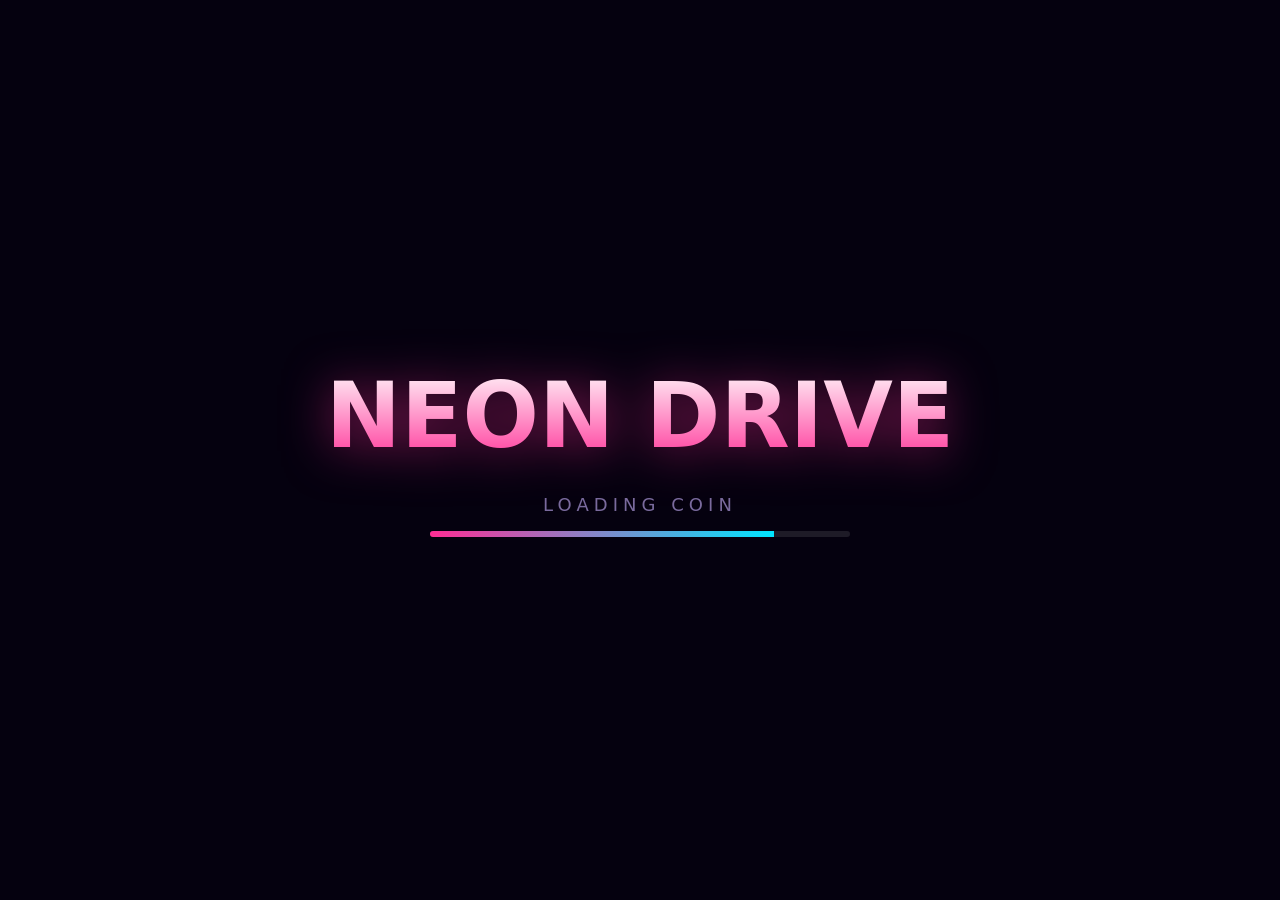
==== gta6/index.html @ f366a00e "Downtown MegaKit city, GTA V Xbox controls, close chase camera, daylight Rebuilds the game around th" ====
<!DOCTYPE html>
<html lang="en">
<head>
<meta charset="UTF-8" />
<meta name="viewport" content="width=device-width, initial-scale=1.0, viewport-fit=cover" />
<meta name="theme-color" content="#ff2d95" />
<title>NEON DRIVE — Leonida</title>
<style>
  :root { --pink:#ff2d95; --cyan:#00e5ff; --yellow:#ffd23f; }
  * { margin:0; padding:0; box-sizing:border-box; }
  html,body { width:100%; height:100%; overflow:hidden; background:#05010f; color:#fff;
    font-family:'Segoe UI', system-ui, -apple-system, Roboto, Helvetica, Arial, sans-serif;
    -webkit-user-select:none; user-select:none; touch-action:none; cursor:default; }
  #game { position:fixed; inset:0; }
  canvas { display:block; }

  #hud { position:fixed; inset:0; pointer-events:none; z-index:10; }
  .panel { position:absolute; }
  #speedo { right:2.5vw; bottom:2.4vh; text-align:right; text-shadow:0 0 18px rgba(0,229,255,.5); }
  #speedNum { font-size:min(9vw,86px); font-weight:800; line-height:.9; font-variant-numeric:tabular-nums;
    background:linear-gradient(180deg,#fff,var(--cyan)); -webkit-background-clip:text; background-clip:text; color:transparent; }
  #speedUnit { font-size:min(2.2vw,20px); letter-spacing:.35em; color:var(--cyan); opacity:.85; }
  #gearBox { font-size:min(2.6vw,22px); letter-spacing:.2em; color:var(--yellow); margin-top:.15em; }
  #topright { right:2.5vw; top:2.4vh; text-align:right; }
  #cash { font-size:min(5vw,42px); font-weight:800; color:var(--yellow); text-shadow:0 0 16px rgba(255,210,63,.55); font-variant-numeric:tabular-nums; }
  #stars { margin-top:.3em; font-size:min(4vw,30px); letter-spacing:.12em; filter:drop-shadow(0 0 6px rgba(255,45,149,.7)); }
  #stars .off { opacity:.16; }
  #objective { left:2.5vw; top:2.4vh; max-width:44vw; }
  #objLabel { font-size:min(2vw,15px); letter-spacing:.3em; color:var(--pink); text-transform:uppercase; }
  #objText { font-size:min(3.1vw,25px); font-weight:700; margin-top:.12em; line-height:1.15; text-shadow:0 2px 12px rgba(0,0,0,.6); }
  #dist { font-size:min(2.4vw,18px); color:var(--cyan); margin-top:.15em; }
  #minimapWrap { left:2.2vw; bottom:2.4vh; width:min(25vw,200px); height:min(25vw,200px);
    border-radius:50%; overflow:hidden; border:3px solid rgba(255,45,149,.55);
    box-shadow:0 0 26px rgba(255,45,149,.35), inset 0 0 30px rgba(0,0,0,.6); }
  #minimap { width:100%; height:100%; display:block; background:#0a0620; }
  #prompt { left:50%; bottom:17vh; transform:translateX(-50%); text-align:center; opacity:0; transition:opacity .18s; }
  #prompt.show { opacity:1; }
  .btnGlyph { display:inline-flex; align-items:center; justify-content:center; min-width:2em; height:2em; padding:0 .5em;
    border-radius:.55em; font-weight:800; margin-right:.5em; box-shadow:0 3px 0 rgba(0,0,0,.4); }
  .glyphY { background:#ffd23f; color:#111; }
  #promptText { font-size:min(3vw,22px); font-weight:600; text-shadow:0 2px 10px rgba(0,0,0,.7); }
  #toast { position:fixed; left:50%; top:13vh; transform:translateX(-50%) translateY(-20px);
    background:rgba(10,4,26,.82); border:1px solid rgba(0,229,255,.4); padding:.65em 1.3em; border-radius:.7em;
    font-size:min(3vw,22px); font-weight:600; opacity:0; transition:opacity .3s, transform .3s; z-index:20;
    box-shadow:0 8px 30px rgba(0,0,0,.5); text-align:center; pointer-events:none; }
  #toast.show { opacity:1; transform:translateX(-50%) translateY(0); }
  #toast b { color:var(--yellow); }
  .screen { position:fixed; inset:0; z-index:40; display:flex; flex-direction:column; align-items:center; justify-content:center;
    background:radial-gradient(120% 100% at 50% 0%, rgba(255,45,149,.22), rgba(5,1,15,.94) 60%); backdrop-filter:blur(4px); text-align:center; }
  .hidden { display:none !important; }
  .logo { font-size:min(12vw,120px); font-weight:900; letter-spacing:-.02em; line-height:.92;
    background:linear-gradient(180deg,#fff 10%, var(--pink) 55%, #7b2dff 100%); -webkit-background-clip:text; background-clip:text; color:transparent;
    filter:drop-shadow(0 4px 30px rgba(255,45,149,.55)); }
  .sub { font-size:min(3.4vw,26px); letter-spacing:.5em; color:var(--cyan); margin-top:.1em; text-transform:uppercase; }
  .hint { margin-top:2em; font-size:min(2.5vw,19px); color:#cbb8e6; line-height:1.9; max-width:680px; }
  .key { display:inline-block; min-width:1.7em; padding:.1em .5em; margin:0 .1em; border-radius:.4em;
    background:rgba(255,255,255,.08); border:1px solid rgba(255,255,255,.18); font-weight:700; font-size:.9em; }
  .press { margin-top:1.8em; font-size:min(3.2vw,26px); font-weight:800; color:#fff; animation:pulse 1.4s ease-in-out infinite; }
  @keyframes pulse { 0%,100%{opacity:.45;transform:scale(1);} 50%{opacity:1;transform:scale(1.05);} }
  .gp { margin-top:1.2em; font-size:min(2.4vw,17px); color:#8f7fb0; }
  .gp b { color:var(--cyan); }
  #controls table { border-collapse:collapse; margin-top:1em; font-size:min(2.5vw,18px); }
  #controls td { padding:.32em 1.1em; border-bottom:1px solid rgba(255,255,255,.08); }
  #controls td:first-child { color:var(--cyan); font-weight:700; text-align:right; }
  #controls td:last-child { text-align:left; color:#e7dcf7; }
  .pauseTitle { font-size:min(9vw,70px); font-weight:900; letter-spacing:.06em; }
  #loading { position:fixed; inset:0; z-index:60; display:flex; flex-direction:column; align-items:center; justify-content:center;
    background:#05010f; color:#c9b6ea; }
  #loadlogo { font-size:min(10vw,90px); font-weight:900; background:linear-gradient(180deg,#fff,var(--pink)); -webkit-background-clip:text; background-clip:text; color:transparent; filter:drop-shadow(0 4px 24px rgba(255,45,149,.5)); }
  #loadtext { margin-top:1.4em; letter-spacing:.28em; font-size:min(3vw,18px); color:#7a6b9e; }
  #loadbarWrap { margin-top:1em; width:min(60vw,420px); height:6px; border-radius:3px; background:rgba(255,255,255,.1); overflow:hidden; }
  #loadbar { height:100%; width:0; background:linear-gradient(90deg,var(--pink),var(--cyan)); transition:width .15s; }
  .footer { position:absolute; bottom:2.4vh; font-size:min(2.2vw,14px); color:#6a5a88; letter-spacing:.14em; }
</style>
</head>
<body>
<div id="game"></div>

<div id="hud" class="hidden">
  <div id="objective" class="panel"><div id="objLabel">Objective</div><div id="objText">—</div><div id="dist"></div></div>
  <div id="topright" class="panel"><div id="cash">$0</div><div id="stars"></div></div>
  <div id="speedo" class="panel"><div id="speedNum">0</div><div id="speedUnit">MPH</div><div id="gearBox"></div></div>
  <div id="minimapWrap" class="panel"><canvas id="minimap" width="256" height="256"></canvas></div>
  <div id="prompt"><span id="promptBtn" class="btnGlyph glyphY">Y</span><span id="promptText">Enter vehicle</span></div>
  <div id="toast"></div>
</div>

<div id="title" class="screen hidden">
  <div class="logo">NEON&nbsp;DRIVE</div>
  <div class="sub">Leonida</div>
  <div class="press" id="pressStart">Press <span class="key">A</span> / <span class="key">Enter</span> to Drive</div>
  <div class="gp" id="gpStatus">🎮 Connect an Xbox controller and press <b>A</b> — or use keyboard</div>
  <div class="hint">
    <b style="color:#fff">GTA V controls:</b> <b style="color:#fff">RT</b> gas · <b style="color:#fff">LT</b> brake · <b style="color:#fff">RB</b> handbrake · <b style="color:#fff">Y</b> in/out · <b style="color:#fff">A</b> sprint · <b style="color:#fff">X</b> jump · <b style="color:#fff">L3</b> horn · <b style="color:#fff">D-pad</b> radio/lights · <b style="color:#fff">View</b> camera<br>
    <b style="color:#fff">Keyboard:</b>
    <span class="key">W</span><span class="key">A</span><span class="key">S</span><span class="key">D</span> drive ·
    <span class="key">Space</span> handbrake/jump · <span class="key">F</span> in/out · <span class="key">G</span> horn · <span class="key">R</span> radio · <span class="key">H</span> lights · <span class="key">V</span> camera · <span class="key">Esc</span> pause
  </div>
  <div class="footer">Fan-made tribute · not affiliated with Rockstar Games</div>
</div>

<div id="pause" class="screen hidden">
  <div class="pauseTitle">PAUSED</div>
  <div id="controls"><table>
    <tr><td>Left Stick / WASD</td><td>Drive &amp; steer · Move</td></tr>
    <tr><td>RT / W</td><td>Accelerate</td></tr>
    <tr><td>LT / S</td><td>Brake · Reverse</td></tr>
    <tr><td>RB / Space</td><td>Handbrake (drift)</td></tr>
    <tr><td>Y / F</td><td>Enter · Exit vehicle</td></tr>
    <tr><td>A / Shift</td><td>Sprint (on foot)</td></tr>
    <tr><td>X / Space</td><td>Jump (on foot)</td></tr>
    <tr><td>L3 / G</td><td>Horn</td></tr>
    <tr><td>D-Pad Left / R</td><td>Radio station</td></tr>
    <tr><td>D-Pad Right / H</td><td>Headlights</td></tr>
    <tr><td>View / V</td><td>Camera mode</td></tr>
    <tr><td>Right Stick / Q·E</td><td>Look around</td></tr>
    <tr><td>Start / Esc</td><td>Resume</td></tr>
  </table></div>
  <div class="press">Press <span class="key">Start</span> / <span class="key">Esc</span> to Resume</div>
</div>

<div id="loading">
  <div id="loadlogo">NEON&nbsp;DRIVE</div>
  <div id="loadtext">BUILDING LEONIDA…</div>
  <div id="loadbarWrap"><div id="loadbar"></div></div>
</div>

<script type="importmap">
{ "imports": {
  "three": "./vendor/three.module.js",
  "three/addons/loaders/GLTFLoader.js": "./vendor/GLTFLoader.js",
  "three/addons/utils/SkeletonUtils.js": "./vendor/SkeletonUtils.js"
} }
</script>

<script type="module">
import * as THREE from 'three';
import { GLTFLoader } from 'three/addons/loaders/GLTFLoader.js';
import { clone as skeletonClone } from 'three/addons/utils/SkeletonUtils.js';

/* =========================================================================
   NEON DRIVE — GTA-style open-world sandbox (Three.js + GLB asset packs)
   Controller-first, TV-friendly.
   ========================================================================= */
const LITE=new URLSearchParams(location.search).has('lite'); // tiny world for automated tests / weak GPUs
const CFG = LITE
  ? { world:240, block:78, road:18, buildings:10, traffic:6, peds:8, coins:12, ramps:2, shadow:1024 }
  : { world:620, block:78, road:18, buildings:150, traffic:14, peds:20, coins:44, ramps:6, shadow:2048 };
const MPH = 2.23694;
const clamp=(v,a,b)=>Math.min(b,Math.max(a,v));
const lerp=(a,b,t)=>a+(b-a)*t;
const rand=(a,b)=>a+Math.random()*(b-a);
const randi=(a,b)=>Math.floor(rand(a,b+1));
const pick=a=>a[randi(0,a.length-1)];
const TAU=Math.PI*2;
const el=id=>document.getElementById(id);

// =========================================================================
//  INPUT
// =========================================================================
const Input = {
  keys:{}, pad:null, prev:{}, prevK:{}, mDown:false, mdx:0, mdy:0,
  init(){
    addEventListener('keydown',e=>{ this.keys[e.code]=true;
      if(['ArrowUp','ArrowDown','ArrowLeft','ArrowRight','Space','Tab'].includes(e.code)) e.preventDefault(); });
    addEventListener('keyup',e=>{ this.keys[e.code]=false; });
    addEventListener('mousedown',e=>{ if(e.button===0) this.mDown=true; });
    addEventListener('mouseup',()=>{ this.mDown=false; });
    addEventListener('mousemove',e=>{ if(this.mDown){ this.mdx+=e.movementX; this.mdy+=e.movementY; } });
    addEventListener('gamepadconnected',e=>{ this.pad=e.gamepad.index; onPad(true); });
    addEventListener('gamepaddisconnected',()=>{ this.pad=null; onPad(false); });
  },
  gp(){ const p=navigator.getGamepads?navigator.getGamepads():[];
    if(this.pad!=null&&p[this.pad]) return p[this.pad];
    for(const g of p) if(g) { this.pad=g.index; return g; } return null; },
  ax(i){ const p=this.gp(); if(!p) return 0; const v=p.axes[i]||0; return Math.abs(v)<0.16?0:v; },
  bt(i){ const p=this.gp(); return !!(p&&p.buttons[i]&&p.buttons[i].pressed); },
  tr(i){ const p=this.gp(); return p&&p.buttons[i]?p.buttons[i].value:0; },
  btDown(i){ const now=this.bt(i); const was=this.prev[i]; this.prev[i]=now; return now&&!was; },
  kDown(c){ const now=!!this.keys[c]; const was=this.prevK[c]; this.prevK[c]=now; return now&&!was; },
  throttle(){ let t=this.tr(7); if(this.bt(7)) t=Math.max(t,1); if(this.keys['KeyW']||this.keys['ArrowUp']) t=1; return t; },
  brake(){ let b=this.tr(6); if(this.bt(6)) b=Math.max(b,1); if(this.keys['KeyS']||this.keys['ArrowDown']) b=1; return b; },
  steer(){ let s=this.ax(0); s=Math.sign(s)*s*s; // quadratic curve: fine control near center, full lock at edge
    if(this.keys['KeyA']||this.keys['ArrowLeft']) s-=1; if(this.keys['KeyD']||this.keys['ArrowRight']) s+=1; return clamp(s,-1,1); },
  handbrake(){ return this.bt(5)||!!this.keys['Space']; },          // GTA V: RB
  jump(){ return this.btDown(2)||this.kDown('Space'); },            // GTA V: X
  horn(){ return this.bt(10)||!!this.keys['KeyG']; },               // GTA V: L3
  headlightToggle(){ return this.btDown(15)||this.kDown('KeyH'); }, // GTA V: D-pad right
  radioCycle(){ return this.btDown(14)||this.kDown('KeyR'); },      // GTA V: D-pad left
  camCycle(){ return this.btDown(8)||this.kDown('KeyV'); },         // GTA V: View button
  moveX(){ let x=this.ax(0); if(this.keys['KeyA']||this.keys['ArrowLeft']) x-=1; if(this.keys['KeyD']||this.keys['ArrowRight']) x+=1; return clamp(x,-1,1); },
  moveY(){ let y=this.ax(1); if(this.keys['KeyW']||this.keys['ArrowUp']) y-=1; if(this.keys['KeyS']||this.keys['ArrowDown']) y+=1; return clamp(y,-1,1); },
  sprint(){ return this.bt(0)||!!this.keys['ShiftLeft']||!!this.keys['ShiftRight']; },
  camX(){ let x=this.ax(2); if(this.keys['KeyE']) x+=1; if(this.keys['KeyQ']) x-=1; x+=this.mdx*0.06; this.mdx=0; return x; },
  camY(){ let y=this.ax(3); y+=this.mdy*0.06; this.mdy=0; return y; },
  interact(){ return this.btDown(3)||this.kDown('KeyF'); },
  start(){ return this.btDown(9)||this.kDown('Escape'); },
  confirm(){ return this.btDown(0)||this.kDown('Enter')||this.kDown('Space'); },
};
// Xbox controller vibration (no-ops without a pad or actuator support)
function rumble(weak=0.4, strong=0.6, ms=150){
  const p=Input.gp(); const act=p&&(p.vibrationActuator||(p.hapticActuators&&p.hapticActuators[0]));
  if(!act||!act.playEffect) return;
  act.playEffect('dual-rumble',{duration:ms,weakMagnitude:clamp(weak,0,1),strongMagnitude:clamp(strong,0,1)}).catch(()=>{});
}

// =========================================================================
//  AUDIO
// =========================================================================
const Audio = {
  ctx:null,master:null,eOsc:null,eGain:null,sGain:null,on:false,
  init(){ if(this.ctx) return; const AC=window.AudioContext||window.webkitAudioContext; if(!AC) return;
    this.ctx=new AC(); this.master=this.ctx.createGain(); this.master.gain.value=0.55; this.master.connect(this.ctx.destination);
    this.eGain=this.ctx.createGain(); this.eGain.gain.value=0; const eg=this.ctx.createGain(); eg.gain.value=0.13;
    this.eOsc=this.ctx.createOscillator(); this.eOsc.type='sawtooth'; this.eOsc.frequency.value=60;
    const lp=this.ctx.createBiquadFilter(); lp.type='lowpass'; lp.frequency.value=900;
    this.eOsc.connect(lp); lp.connect(this.eGain); this.eGain.connect(eg); eg.connect(this.master); this.eOsc.start();
    this.sGain=this.ctx.createGain(); this.sGain.gain.value=0;
    const so=this.ctx.createOscillator(); so.type='square'; so.frequency.value=700; const sg=this.ctx.createGain(); sg.gain.value=0.04;
    so.connect(this.sGain); this.sGain.connect(sg); sg.connect(this.master); so.start(); this.sOsc=so;
    // tire screech: looped noise through a bandpass
    const nb=this.ctx.createBuffer(1,this.ctx.sampleRate,this.ctx.sampleRate);
    const nd=nb.getChannelData(0); for(let i=0;i<nd.length;i++) nd[i]=Math.random()*2-1;
    const ns=this.ctx.createBufferSource(); ns.buffer=nb; ns.loop=true;
    const bp=this.ctx.createBiquadFilter(); bp.type='bandpass'; bp.frequency.value=900; bp.Q.value=6;
    this.scGain=this.ctx.createGain(); this.scGain.gain.value=0;
    ns.connect(bp); bp.connect(this.scGain); this.scGain.connect(this.master); ns.start();
    this.on=true;
  },
  screech(amount){ if(!this.on) return; this.scGain.gain.setTargetAtTime(clamp(amount,0,0.22), this.ctx.currentTime, 0.08); },
  horn(on){ if(!this.on) return;
    if(on&&!this.hOsc){ this.hOsc=[440,554].map(f=>{ const o=this.ctx.createOscillator(),g=this.ctx.createGain();
      o.type='square'; o.frequency.value=f; g.gain.value=0.06; o.connect(g); g.connect(this.master); o.start(); return {o,g}; }); }
    else if(!on&&this.hOsc){ for(const h of this.hOsc){ h.g.gain.setTargetAtTime(0,this.ctx.currentTime,0.02); h.o.stop(this.ctx.currentTime+0.1); } this.hOsc=null; } },
  resume(){ if(this.ctx&&this.ctx.state==='suspended') this.ctx.resume(); },
  engine(r,on){ if(!this.on) return; const t=this.ctx.currentTime; this.eGain.gain.setTargetAtTime(on?1:0,t,0.1); this.eOsc.frequency.setTargetAtTime(55+r*150,t,0.05); },
  siren(on){ if(!this.on) return; this.sGain.gain.setTargetAtTime(on?1:0,this.ctx.currentTime,0.2);
    if(on&&this.sOsc){ const t=this.ctx.currentTime; this.sOsc.frequency.setTargetAtTime(600+Math.sin(t*6)*250,t,0.05); } },
  blip(f=880,d=0.12,ty='sine',v=0.3){ if(!this.on) return; const t=this.ctx.currentTime; const o=this.ctx.createOscillator(),g=this.ctx.createGain();
    o.type=ty; o.frequency.value=f; g.gain.setValueAtTime(v,t); g.gain.exponentialRampToValueAtTime(0.001,t+d); o.connect(g); g.connect(this.master); o.start(); o.stop(t+d); },
  chime(){ this.blip(880,0.1,'sine',0.3); setTimeout(()=>this.blip(1320,0.15,'sine',0.3),80); },
  cash(){ this.blip(1560,0.07,'triangle',0.3); setTimeout(()=>this.blip(2080,0.12,'triangle',0.25),60); },
  thud(v=1){ if(!this.on) return; const t=this.ctx.currentTime; const o=this.ctx.createOscillator(),g=this.ctx.createGain();
    o.type='square'; o.frequency.setValueAtTime(120,t); o.frequency.exponentialRampToValueAtTime(40,t+0.2);
    g.gain.setValueAtTime(clamp(v*0.5,0,0.6),t); g.gain.exponentialRampToValueAtTime(0.001,t+0.3); o.connect(g); g.connect(this.master); o.start(); o.stop(t+0.3); },
};
// ---- Radio: tiny synth stations, cycled with D-pad left (GTA V style) ----
const Radio={
  station:0, names:['RADIO OFF','NEON FM','BASS 101'], timer:null, stepN:0,
  cycle(){ this.station=(this.station+1)%this.names.length; this.apply(); return this.names[this.station]; },
  apply(){ if(this.timer){ clearInterval(this.timer); this.timer=null; }
    if(!Audio.on||this.station===0) return;
    const bpm=this.station===1?110:126, stepMs=60000/bpm/2;
    const scale=[0,3,5,7,10,12,15];
    this.stepN=0;
    this.timer=setInterval(()=>{
      if(State.mode!=='play'){ return; } const s=this.stepN++;
      if(this.station===1){ // NEON FM: minor arpeggio + soft bass
        const root=110*Math.pow(2,(s>>4)%2===0?0:-2/12);
        Audio.blip(root*Math.pow(2,scale[s%7]/12)*2,0.18,'sawtooth',0.045);
        if(s%4===0) Audio.blip(root,0.3,'triangle',0.07);
      } else { // BASS 101: kick + hat
        if(s%4===0) Audio.thudSoft?Audio.thudSoft():Audio.blip(50,0.18,'sine',0.16);
        if(s%2===1) Audio.blip(rand(6000,9000),0.03,'square',0.02);
        if(s%8===6) Audio.blip(200,0.12,'square',0.05);
      }
    }, stepMs);
  },
};

// =========================================================================
//  RENDERER / SCENE
// =========================================================================
const renderer=new THREE.WebGLRenderer({antialias:true,powerPreference:'high-performance'});
renderer.setPixelRatio(Math.min(devicePixelRatio,2));
renderer.setSize(innerWidth,innerHeight);
renderer.shadowMap.enabled=true; renderer.shadowMap.type=THREE.PCFSoftShadowMap;
renderer.outputColorSpace=THREE.SRGBColorSpace; renderer.toneMapping=THREE.ACESFilmicToneMapping; renderer.toneMappingExposure=1.15;
el('game').appendChild(renderer.domElement);

const scene=new THREE.Scene();
scene.fog=new THREE.Fog(0xc3d9ee,260,900);
const camera=new THREE.PerspectiveCamera(64,innerWidth/innerHeight,0.5,2600);
camera.position.set(0,12,-22);

// sky dome
const skyMat=new THREE.ShaderMaterial({ side:THREE.BackSide, depthWrite:false,
  uniforms:{ top:{value:new THREE.Color(0x3f7fd0)}, horizon:{value:new THREE.Color(0xdcecf7)}, bottom:{value:new THREE.Color(0x8fa8c4)}, sunDir:{value:new THREE.Vector3(0.3,0.35,1).normalize()}, sunCol:{value:new THREE.Color(0xfff3cf)} },
  vertexShader:`varying vec3 v; void main(){ v=normalize(position); gl_Position=projectionMatrix*modelViewMatrix*vec4(position,1.0);} `,
  fragmentShader:`varying vec3 v; uniform vec3 top,horizon,bottom,sunDir,sunCol; void main(){ float h=v.y; vec3 c; if(h>0.0) c=mix(horizon,top,pow(clamp(h,0.0,1.0),0.55)); else c=mix(horizon,bottom,pow(clamp(-h,0.0,1.0),0.6)); float s=max(dot(v,normalize(sunDir)),0.0); c+=sunCol*pow(s,20.0)*0.9+sunCol*pow(s,3.0)*0.12; gl_FragColor=vec4(c,1.0);} ` });
scene.add(new THREE.Mesh(new THREE.SphereGeometry(1800,32,16),skyMat));
{ const c=document.createElement('canvas'); c.width=c.height=256; const g=c.getContext('2d');
  const gr=g.createRadialGradient(128,128,0,128,128,128); gr.addColorStop(0,'rgba(255,250,230,1)'); gr.addColorStop(.3,'rgba(255,240,200,.7)'); gr.addColorStop(1,'rgba(255,235,180,0)');
  g.fillStyle=gr; g.fillRect(0,0,256,256); const sp=new THREE.Sprite(new THREE.SpriteMaterial({map:new THREE.CanvasTexture(c),transparent:true,depthWrite:false,blending:THREE.AdditiveBlending}));
  sp.position.copy(new THREE.Vector3(0.3,0.35,1).normalize().multiplyScalar(1400)); sp.scale.set(360,360,1); scene.add(sp); }

const hemi=new THREE.HemisphereLight(0xbfd8ff,0x8a7a66,1.0); scene.add(hemi);
const sun=new THREE.DirectionalLight(0xfff2d8,2.2);
sun.castShadow=true; sun.shadow.mapSize.set(CFG.shadow,CFG.shadow); sun.shadow.camera.near=10; sun.shadow.camera.far=700;
const SS=260; Object.assign(sun.shadow.camera,{left:-SS,right:SS,top:SS,bottom:-SS}); sun.shadow.bias=-0.0004;
scene.add(sun); scene.add(sun.target);
scene.add(new THREE.AmbientLight(0x9aa8bb,0.5));
// headlights for the player's car (single spotlight, repositioned each frame)
const headlight=new THREE.SpotLight(0xfff3d0, 0, 40, 0.42, 0.5, 1.2);
scene.add(headlight); scene.add(headlight.target);

// =========================================================================
//  ASSET LOADER (GLB) + normalization
// =========================================================================
const gltfLoader=new GLTFLoader();
function loadGLB(url){ return new Promise((res,rej)=>gltfLoader.load(url,g=>res(g.scene),undefined,rej)); }

// Convert Z-up model to Y-up, scale to target, drop to ground, center x/z.
function prepareModel(scene3, {fitAxis='max', fitSize=4, yaw=0}){
  scene3.rotation.set(-Math.PI/2,0,0);       // Blender Z-up -> three Y-up
  const holder=new THREE.Group(); holder.add(scene3); holder.rotation.y=yaw;
  holder.updateMatrixWorld(true);
  let box=new THREE.Box3().setFromObject(holder), size=new THREE.Vector3(); box.getSize(size);
  const cur = fitAxis==='x'?size.x : fitAxis==='y'?size.y : fitAxis==='z'?size.z : Math.max(size.x,size.y,size.z);
  const s = cur>0.0001 ? fitSize/cur : 1; holder.scale.setScalar(s); holder.updateMatrixWorld(true);
  box=new THREE.Box3().setFromObject(holder); const ctr=new THREE.Vector3(); box.getCenter(ctr);
  holder.position.x-=ctr.x; holder.position.z-=ctr.z; holder.position.y-=box.min.y;
  holder.updateMatrixWorld(true); box=new THREE.Box3().setFromObject(holder); const fs=new THREE.Vector3(); box.getSize(fs);
  const root=new THREE.Group(); root.add(holder);
  root.traverse(o=>{ if(o.isMesh){ o.castShadow=true; o.receiveShadow=true; if(o.material){ o.material.side=THREE.FrontSide; } } });
  root.userData.dim={x:fs.x,y:fs.y,z:fs.z};
  return root;
}

// curated asset set: key -> config
const MANIFEST = {
  car_sports:  {file:'vehicle_red_sports_car.glb',   fit:{fitAxis:'z',fitSize:4.5}, kind:'car'},
  car_sedan:   {file:'vehicle_blue_sedan.glb',       fit:{fitAxis:'z',fitSize:4.5}, kind:'car'},
  car_taxi:    {file:'vehicle_yellow_taxi.glb',      fit:{fitAxis:'z',fitSize:4.5}, kind:'car'},
  car_suv:     {file:'vehicle_black_suv.glb',        fit:{fitAxis:'z',fitSize:4.7}, kind:'car'},
  car_pickup:  {file:'vehicle_green_pickup.glb',     fit:{fitAxis:'z',fitSize:4.8}, kind:'car'},
  car_muscle:  {file:'vehicle_orange_muscle_car.glb',fit:{fitAxis:'z',fitSize:4.6}, kind:'car'},
  car_coupe:   {file:'vehicle_purple_coupe.glb',     fit:{fitAxis:'z',fitSize:4.4}, kind:'car'},
  car_hatch:   {file:'vehicle_gray_hatchback.glb',   fit:{fitAxis:'z',fitSize:4.1}, kind:'car'},
  car_van:     {file:'vehicle_white_delivery_van.glb',fit:{fitAxis:'z',fitSize:5.2}, kind:'car'},
  car_police:  {file:'vehicle_police_style_car.glb', fit:{fitAxis:'z',fitSize:4.7}, kind:'car'},
  b_apartment: {file:'building_small_apartment.glb', fit:{fitAxis:'y',fitSize:22}, kind:'building'},
  b_office:    {file:'building_tall_office.glb',     fit:{fitAxis:'y',fitSize:64}, kind:'building'},
  b_shop:      {file:'building_brick_shop.glb',      fit:{fitAxis:'y',fitSize:16}, kind:'building'},
  b_corner:    {file:'building_white_corner_store.glb',fit:{fitAxis:'y',fitSize:15}, kind:'building'},
  b_club:      {file:'building_neon_nightclub.glb',  fit:{fitAxis:'y',fitSize:20}, kind:'building'},
  b_warehouse: {file:'building_warehouse.glb',       fit:{fitAxis:'y',fitSize:14}, kind:'building'},
  palm_tall:   {file:'env_palm_tree_tall.glb',       fit:{fitAxis:'y',fitSize:11}, kind:'prop'},
  palm_short:  {file:'env_palm_tree_short.glb',      fit:{fitAxis:'y',fitSize:8},  kind:'prop'},
  lamp:        {file:'city_street_lamp_single.glb',  fit:{fitAxis:'y',fitSize:8},  kind:'prop'},
  cone:        {file:'road_traffic_cone_orange.glb', fit:{fitAxis:'y',fitSize:0.9},kind:'prop'},
  barrier:     {file:'road_concrete_barrier.glb',    fit:{fitAxis:'x',fitSize:4},  kind:'prop'},
  ramp:        {file:'decor_small_jump_ramp.glb',    fit:{fitAxis:'x',fitSize:6},  kind:'prop'},
  coin:        {file:'pickup_gold_coin.glb',         fit:{fitAxis:'max',fitSize:1.4},kind:'pickup'},
};
const PROTO={};
// Rigged people (Quaternius Universal Base Characters, CC0) — loaded as-is (already Y-up, ~1.75m)
const CHAR_FILES={ male:'char_male.glb', female:'char_female.glb' };
const CHAR_PROTO={};
// Downtown City MegaKit (Quaternius, CC0) — all 153 pieces merged into one GLB
const KIT={}; let kitScene=null;
async function loadAssets(onProgress){
  const keys=Object.keys(MANIFEST); const total=keys.length+Object.keys(CHAR_FILES).length+3; let done=0;
  for(const k of keys){
    try{ const s=await loadGLB('./assets/'+MANIFEST[k].file); PROTO[k]=prepareModel(s,MANIFEST[k].fit); }
    catch(e){ console.warn('asset failed',k,e); PROTO[k]=null; }
    done++; onProgress(done/total, k);
  }
  for(const [k,f] of Object.entries(CHAR_FILES)){
    try{ const s=await loadGLB('./assets/'+f);
      s.traverse(o=>{ if(o.isMesh||o.isSkinnedMesh){ o.castShadow=true; o.receiveShadow=false; } });
      CHAR_PROTO[k]=s; }
    catch(e){ console.warn('character failed',k,e); CHAR_PROTO[k]=null; }
    done++; onProgress(done/total, k);
  }
  onProgress(done/total,'downtown kit');
  try{
    kitScene=await loadGLB('./assets/downtown_kit.glb');
    kitScene.updateMatrixWorld(true);
    kitScene.traverse(o=>{ if(o.name&&o.name.startsWith('KIT_')) KIT[o.name.slice(4)]=o; });
  }catch(e){ console.warn('downtown kit failed',e); }
  done+=3; onProgress(1,'city ready');
}
// One InstancedMesh per (geometry,material) of a kit piece — thousands of copies, a couple of draw calls
function instKit(name, matrices, opts={}){
  const proto=KIT[name]; if(!proto||!matrices.length) return;
  const rootInv=new THREE.Matrix4().copy(proto.matrixWorld).invert();
  const parts=[]; proto.traverse(o=>{ if(o.isMesh) parts.push({geo:o.geometry, mat:o.material,
    local:new THREE.Matrix4().multiplyMatrices(rootInv,o.matrixWorld)}); });
  for(const p of parts){
    const im=new THREE.InstancedMesh(p.geo,p.mat,matrices.length);
    const m=new THREE.Matrix4();
    for(let i=0;i<matrices.length;i++){ m.multiplyMatrices(matrices[i],p.local); im.setMatrixAt(i,m); }
    im.castShadow=!!opts.castShadow; im.receiveShadow=true; im.instanceMatrix.needsUpdate=true;
    im.frustumCulled=false; // instances span the whole map; per-mesh culling would pop
    world.add(im);
  }
}
const M4=(x,y,z,ry=0,sx=1,sy=1,sz=1)=>new THREE.Matrix4().compose(
  new THREE.Vector3(x,y,z), new THREE.Quaternion().setFromEuler(new THREE.Euler(0,ry,0)), new THREE.Vector3(sx,sy,sz));

// ---- Rigged character instance with procedural walk cycle ----
const SKIN_TONES=[0xffffff,0xf2c9a0,0xd9a878,0xb07d52,0x8a5a38];
const CLOTH_TINTS=[0xff2d95,0x00e5ff,0xffd23f,0x7b2dff,0x39ff88,0xff6b3d,0xffffff,0x333344];
class Character {
  constructor(kind, opts={}){
    this.group=new THREE.Group();
    const proto=CHAR_PROTO[kind]||CHAR_PROTO.male;
    if(!proto){ // fallback capsule if character failed to load
      const t=new THREE.Mesh(new THREE.CapsuleGeometry(0.35,0.9,4,8),new THREE.MeshStandardMaterial({color:0x22d3a5}));
      t.position.y=1.05; t.castShadow=true; this.group.add(t); this.bones=null; return;
    }
    const rig=skeletonClone(proto);
    // per-instance materials so tints don't leak between clones; vary peds by skin tone
    rig.traverse(o=>{ if(o.isSkinnedMesh&&o.material){ o.material=o.material.clone();
      if(opts.skinTint&&/superhero|retopology|face/i.test(o.name)) o.material.color.setHex(opts.skinTint);
    } });
    this.group.add(rig);
    this.bones={};
    rig.traverse(o=>{ if(o.isBone) this.bones[o.name]=o; });
    this.base={};
    for(const n of ['thigh_l','thigh_r','calf_l','calf_r','upperarm_l','upperarm_r','lowerarm_l','lowerarm_r','spine_01','Head']){
      if(this.bones[n]) this.base[n]=this.bones[n].rotation.clone();
    }
    this.relax();
    if(opts.clothTint!=null){ // colored visor cap so peds read distinctly from afar
      const cap=new THREE.Mesh(new THREE.SphereGeometry(0.115,10,8,0,TAU,0,Math.PI/2),
        new THREE.MeshStandardMaterial({color:opts.clothTint,roughness:.6}));
      cap.position.set(0,1.72,0); cap.castShadow=true; this.group.add(cap);
    }
  }
  relax(){ // T-pose -> arms down at sides
    const b=this.bones; if(!b) return;
    if(b.upperarm_l) b.upperarm_l.rotation.z=this.base.upperarm_l.z-1.15;
    if(b.upperarm_r) b.upperarm_r.rotation.z=this.base.upperarm_r.z+1.15;
    if(b.lowerarm_l) b.lowerarm_l.rotation.z=this.base.lowerarm_l.z-0.12;
    if(b.lowerarm_r) b.lowerarm_r.rotation.z=this.base.lowerarm_r.z+0.12;
  }
  // phase advances outside; intensity 0..1 (0 = standing)
  walk(phase, intensity){
    const b=this.bones; if(!b) return;
    const s=Math.sin(phase), c=Math.sin(phase+Math.PI); const k=intensity;
    if(b.thigh_l) b.thigh_l.rotation.x=this.base.thigh_l.x + s*0.55*k;
    if(b.thigh_r) b.thigh_r.rotation.x=this.base.thigh_r.x + c*0.55*k;
    if(b.calf_l)  b.calf_l.rotation.x =this.base.calf_l.x  + Math.max(0,-s)*0.7*k;
    if(b.calf_r)  b.calf_r.rotation.x =this.base.calf_r.x  + Math.max(0,-c)*0.7*k;
    if(b.upperarm_l) b.upperarm_l.rotation.x=this.base.upperarm_l.x + c*0.35*k;
    if(b.upperarm_r) b.upperarm_r.rotation.x=this.base.upperarm_r.x + s*0.35*k;
    if(b.spine_01) b.spine_01.rotation.x=this.base.spine_01.x + 0.05*k;
    this.group.position.y=Math.abs(Math.sin(phase))*0.05*k;
  }
}
function inst(key){ const p=PROTO[key]; if(!p) return new THREE.Group(); const c=p.clone(true); c.userData.dim=p.userData.dim; return c; }
const CAR_KEYS=['car_sedan','car_taxi','car_suv','car_pickup','car_muscle','car_coupe','car_hatch','car_van'];
const BUILDING_KEYS=['b_apartment','b_office','b_shop','b_corner','b_club','b_warehouse'];

// =========================================================================
//  WORLD
// =========================================================================
const world=new THREE.Group(); scene.add(world);
const colliders=[]; const roadLines=[];
const W=CFG.world, step=CFG.block+CFG.road;

function makeRoadTex(){ const S=256,c=document.createElement('canvas'); c.width=c.height=S; const g=c.getContext('2d');
  g.fillStyle='#181420'; g.fillRect(0,0,S,S); for(let i=0;i<700;i++){ g.fillStyle=`rgba(255,255,255,${Math.random()*0.03})`; g.fillRect(Math.random()*S,Math.random()*S,2,2); }
  g.fillStyle='#ffd23f'; for(let y=0;y<S;y+=40) g.fillRect(S/2-3,y,6,22);
  g.fillStyle='rgba(255,255,255,.45)'; g.fillRect(8,0,4,S); g.fillRect(S-12,0,4,S);
  const t=new THREE.CanvasTexture(c); t.colorSpace=THREE.SRGBColorSpace; t.wrapS=t.wrapT=THREE.RepeatWrapping; return t; }

// Modular tower styles assembled from MegaKit wall panels (2m wide × 1m tall)
const TOWER_STYLES=[
  { wall:'Brick_Plain_1', win:'Brick_Inset_Window', first:'Brick_RedWhite_DoubleWindow', cornice:'Cornice_Brick_Center', roof:'Roof_2x2' },
  { wall:'Brick_Plain_3', win:'Brick_Window_Square_Single', first:'Brick_Inset_Window_Curved', cornice:'Cornice_Brick_Center', roof:'Roof_2x2' },
  { wall:'Metal_Plain_1', win:'Metal_Window', first:'Metal_FirstFloor_Window', cornice:'Cornice_Metal_Center', roof:'Roof_4x4' },
  { wall:'Metal_Plain_3', win:'Metal_FullWindow', first:'Metal_FirstFloor_Wall', cornice:'Cornice_Metal_Center', roof:'Roof_4x4' },
  { wall:'Trim_Plain_3', win:'Trim_Window', first:'Trim_FirstFloor_Window_Columns', cornice:'Cornice_Trim_Center', roof:'Roof_2x2' },
];
const KIT_BUILDINGS=[
  { name:'Building_Large_2',      hw:10.4, hd:8.4 },
  { name:'Building_Medium_2_001', hw:7.6,  hd:6.6 },
  { name:'Building_Small_1',      hw:6.3,  hd:7.3 },
];
function buildWorld(){
  // base ground fills gaps between kit tiles and block interiors
  const g0=new THREE.Mesh(new THREE.PlaneGeometry(W*3,W*3), new THREE.MeshStandardMaterial({color:0x55663f,roughness:1}));
  g0.rotation.x=-Math.PI/2; g0.position.y=-0.35; g0.receiveShadow=true; world.add(g0);
  const g1=new THREE.Mesh(new THREE.PlaneGeometry(W*2,W*2), new THREE.MeshStandardMaterial({color:0x4a4a52,roughness:.95}));
  g1.rotation.x=-Math.PI/2; g1.position.y=-0.02; g1.receiveShadow=true; world.add(g1);
  const coords=[]; const n=Math.floor((W*2)/step);
  for(let i=-n/2;i<=n/2;i++) coords.push(i*step);
  for(const c of coords){ roadLines.push({dir:'h',z:c}); roadLines.push({dir:'v',x:c}); }
  window.__coords=coords;
  const HAS_KIT=!!KIT.Street_4Lane;
  // ---------- STREETS from the MegaKit ----------
  if(HAS_KIT){
    const inter=[], seg=[], arrows=[];
    const IH=12.33;                     // intersection half-extent (includes sidewalk corners)
    for(const c of coords) for(const d of coords) inter.push(M4(c,0,d));
    for(const line of roadLines){
      for(let i=0;i<coords.length-1;i++){
        const a=coords[i]+IH, b=coords[i+1]-IH, len=b-a; if(len<=0) continue;
        const nSeg=Math.max(1,Math.round(len/6)), sx=len/(nSeg*6);
        for(let k=0;k<nSeg;k++){
          const t=a+(k+0.5)*6*sx;
          if(line.dir==='h') seg.push(M4(t,0,line.z,0,sx,1,1));
          else               seg.push(M4(line.x,0,t,Math.PI/2,sx,1,1));
          if(k===2&&Math.random()<0.3){ // occasional lane arrows
            if(line.dir==='h') arrows.push(M4(t,0.02,line.z-4.5,Math.PI/2));
            else               arrows.push(M4(line.x-4.5,0.02,t,0));
          }
        }
      }
    }
    instKit('Street_4WayIntersection',inter);
    instKit('Street_4Lane',seg);
    instKit('Decal_ArrowStraight',arrows);
  }
  // ---------- BLOCKS: sidewalk rings + buildings ----------
  const blocks=[];
  for(let i=0;i<coords.length-1;i++) for(let j=0;j<coords.length-1;j++){
    const cx=(coords[i]+coords[i+1])/2, cz=(coords[j]+coords[j+1])/2;
    if(Math.abs(cx)>W-40||Math.abs(cz)>W-40) continue;
    blocks.push({cx,cz}); // buildings sit inside blocks — roads stay clear, so build everywhere
  }
  for(let i=blocks.length-1;i>0;i--){ const j=randi(0,i); [blocks[i],blocks[j]]=[blocks[j],blocks[i]]; }
  // sidewalk ring around every block (incl. spawn block)
  if(HAS_KIT){
    const walk=[], bollards=[], planters=[], manholes=[];
    const allBlocks=[];
    for(let i=0;i<coords.length-1;i++) for(let j=0;j<coords.length-1;j++){
      const cx=(coords[i]+coords[i+1])/2, cz=(coords[j]+coords[j+1])/2;
      if(Math.abs(cx)>W-40||Math.abs(cz)>W-40) continue; allBlocks.push({cx,cz});
    }
    const half=CFG.block/2;
    for(const b of allBlocks){
      const edge=half-1.5;                    // sidewalk band center, 3m tiles
      const nT=Math.floor((CFG.block-8)/3);   // skip corners (intersection tile covers them)
      for(let k=0;k<nT;k++){
        const off=-(nT-1)*1.5+k*3;
        walk.push(M4(b.cx+off,0.02,b.cz-edge)); walk.push(M4(b.cx+off,0.02,b.cz+edge));
        walk.push(M4(b.cx-edge,0.02,b.cz+off)); walk.push(M4(b.cx+edge,0.02,b.cz+off));
      }
      if(Math.random()<0.5) planters.push(M4(b.cx+rand(-half+4,half-4),0.02,b.cz-edge,rand(0,TAU)));
      if(Math.random()<0.4) manholes.push(M4(b.cx+rand(-20,20),0.03,b.cz+rand(-20,20)));
      if(Math.random()<0.5){ const s=Math.random()<0.5?1:-1;
        for(let k=0;k<4;k++) bollards.push(M4(b.cx-4.5+k*3,0.02,b.cz+s*edge)); }
    }
    instKit('Sidewalk_Straight_3m',walk);
    instKit('Prop_Bollard',bollards,{castShadow:true});
    instKit('Sidewalk_Planter',planters,{castShadow:true});
    instKit('Prop_ManholeCover',manholes);
  }
  // buildings: mix of the kit's complete buildings and towers assembled from wall modules
  const bldMats={}; KIT_BUILDINGS.forEach(b=>bldMats[b.name]=[]);
  const towerMats={}; const roofMats={}; const acMats=[];
  let placed=0;
  for(const bl of blocks){
    if(placed>=CFG.buildings) break;
    const cx=bl.cx, cz=bl.cz;
    if(HAS_KIT && Math.random()<0.45){
      // pre-assembled building from the kit, scale-varied
      const kb=pick(KIT_BUILDINGS); const s=rand(0.9,1.6), ry=pick([0,Math.PI/2,Math.PI,-Math.PI/2]);
      bldMats[kb.name].push(M4(cx,0,cz,ry,s,s,s));
      const rot=Math.abs(Math.round(ry/(Math.PI/2)))%2===1;
      colliders.push({x:cx,z:cz,hw:(rot?kb.hd:kb.hw)*s+0.5,hd:(rot?kb.hw:kb.hd)*s+0.5});
    } else if(HAS_KIT){
      // modular tower: ring of 2×1m panels, window rows, cornice cap, tiled roof
      const st=pick(TOWER_STYLES);
      const wP=randi(5,9), dP=randi(5,9);            // panels per side
      const wHalf=wP, dHalf=dP;                       // meters (panels are 2m wide)
      const rows=randi(10,34);
      towerMats[st.wall]=towerMats[st.wall]||[]; towerMats[st.win]=towerMats[st.win]||[]; towerMats[st.first]=towerMats[st.first]||[]; towerMats[st.cornice]=towerMats[st.cornice]||[];
      for(let r=0;r<rows;r++){
        const y=r, kind=r===0?st.first:(r%3===1?st.win:st.wall);
        const arr=towerMats[kind];
        for(let k=0;k<wP;k++){ const x=cx-wHalf+1+k*2;
          arr.push(M4(x,y,cz-dHalf,0));            // front face (+Z outward)
          arr.push(M4(x,y,cz+dHalf,Math.PI)); }    // back
        for(let k=0;k<dP;k++){ const z=cz-dHalf+1+k*2;
          arr.push(M4(cx-wHalf,y,z,Math.PI/2));    // left
          arr.push(M4(cx+wHalf,y,z,-Math.PI/2)); } // right
      }
      // cornice cap on each side
      for(let k=0;k<wP;k++){ const x=cx-wHalf+1+k*2;
        towerMats[st.cornice].push(M4(x,rows,cz-dHalf,0)); towerMats[st.cornice].push(M4(x,rows,cz+dHalf,Math.PI)); }
      for(let k=0;k<dP;k++){ const z=cz-dHalf+1+k*2;
        towerMats[st.cornice].push(M4(cx-wHalf,rows,z,Math.PI/2)); towerMats[st.cornice].push(M4(cx+wHalf,rows,z,-Math.PI/2)); }
      // roof tiles + AC units
      roofMats[st.roof]=roofMats[st.roof]||[];
      const rs=st.roof==='Roof_4x4'?4:2;
      for(let rx=-wHalf+rs/2; rx<=wHalf-rs/2+0.01; rx+=rs) for(let rz=-dHalf+rs/2; rz<=dHalf-rs/2+0.01; rz+=rs)
        roofMats[st.roof].push(M4(cx+rx,rows,cz+rz));
      if(Math.random()<0.6) acMats.push(M4(cx+rand(-2,2),rows,cz+rand(-2,2),rand(0,TAU)));
      colliders.push({x:cx,z:cz,hw:wHalf+0.3,hd:dHalf+0.3});
    } else {
      // fallback (kit missing): old GLB buildings
      const key=pick(BUILDING_KEYS); const m=inst(key); const scl=rand(0.8,1.5); m.scale.multiplyScalar(scl);
      const d=m.userData.dim; m.position.set(cx,0,cz); world.add(m);
      colliders.push({x:cx,z:cz,hw:d.x*scl/2,hd:d.z*scl/2});
    }
    placed++;
  }
  for(const [name,mats] of Object.entries(bldMats)) instKit(name,mats,{castShadow:true});
  for(const [name,mats] of Object.entries(towerMats)) instKit(name,mats);
  for(const [name,mats] of Object.entries(roofMats)) instKit(name,mats);
  instKit('Prop_ACUnit',acMats);
  // palms + lamps along road corners (Miami flavor from the 100-pack)
  let props=0;
  for(const c of coords){ for(const d of coords){
    if(Math.abs(c)>W-30||Math.abs(d)>W-30) continue;
    if(Math.random()<0.5){ const p=inst(Math.random()<0.6?'palm_tall':'palm_short'); p.position.set(c+14,0,d+14); p.rotation.y=rand(0,TAU); world.add(p); }
    if(Math.random()<0.4 && props<70){ const l=inst('lamp'); l.position.set(c-14,0,d-14); l.rotation.y=rand(0,TAU); world.add(l); props++; }
  }}
  // ramps on some roads
  for(let i=0;i<CFG.ramps;i++){ const r=inst('ramp'); const line=pick(roadLines);
    if(line.dir==='h'){ r.position.set(rand(-W+40,W-40),0,line.z); r.rotation.y=Math.PI/2; }
    else { r.position.set(line.x,0,rand(-W+40,W-40)); r.rotation.y=0; }
    r.userData.ramp=true; world.add(r); ramps.push(r); }
}

// =========================================================================
//  COLLISION
// =========================================================================
function resolve(x,z,hw,hd){
  for(const b of colliders){ const dx=x-b.x, dz=z-b.z; const ox=(b.hw+hw)-Math.abs(dx), oz=(b.hd+hd)-Math.abs(dz);
    if(ox>0&&oz>0){ if(ox<oz) x=b.x+Math.sign(dx||1)*(b.hw+hw); else z=b.z+Math.sign(dz||1)*(b.hd+hd); return {hit:true,x,z}; } }
  return {hit:false,x,z};
}
function blocked(x,z,pad=1){ for(const b of colliders) if(Math.abs(x-b.x)<b.hw+pad&&Math.abs(z-b.z)<b.hd+pad) return true; return false; }

// =========================================================================
//  VEHICLE
// =========================================================================
const ramps=[];
class Car {
  constructor(key,x,z,police=false){
    this.key=key; this.mesh=inst(key); world.add(this.mesh);
    this.pos=new THREE.Vector3(x,0,z); this.heading=0; this.speed=0; this.lateral=0; this.y=0; this.vy=0;
    this.police=police; this.maxSpeed=police?50:56; this.hw=1.15; this.hd=2.3;
    if(police){ const bar=new THREE.Group();
      const rl=new THREE.Mesh(new THREE.BoxGeometry(0.5,0.28,0.4),new THREE.MeshBasicMaterial({color:0xff2222})); rl.position.x=-0.45;
      const bl=new THREE.Mesh(new THREE.BoxGeometry(0.5,0.28,0.4),new THREE.MeshBasicMaterial({color:0x2266ff})); bl.position.x=0.45;
      bar.add(rl,bl); bar.position.set(0,1.9,0); this.mesh.add(bar); this.lightbar={rl,bl}; }
  }
  get forward(){ return new THREE.Vector3(Math.sin(this.heading),0,Math.cos(this.heading)); }
  drive(dt,thr,brk,steer,hb){
    const accel=32,brakePow=48,rev=18;
    if(thr>0.02) this.speed+=accel*thr*dt;
    if(brk>0.02){ if(this.speed>0.4) this.speed-=brakePow*brk*dt; else this.speed-=rev*brk*dt; }
    if(thr<0.02&&brk<0.02) this.speed-=Math.sign(this.speed)*Math.min(Math.abs(this.speed),10*dt);
    this.speed=clamp(this.speed,-20,this.maxSpeed);
    const steerAmt=steer*(1.0-clamp(Math.abs(this.speed)/this.maxSpeed,0,1)*0.55);
    if(Math.abs(this.speed)>0.3) this.heading+=steerAmt*dt*2.8*Math.sign(this.speed);
    if(hb&&Math.abs(this.speed)>6){ this.lateral+=steer*Math.abs(this.speed)*1.0*dt; this.speed*=(1-0.4*dt); }
    this.lateral*=hb?0.95:0.82;
    this._steer=steer;
  }
  integrate(dt){
    const f=this.forward, r=new THREE.Vector3(f.z,0,-f.x);
    let nx=this.pos.x+(f.x*this.speed+r.x*this.lateral)*dt;
    let nz=this.pos.z+(f.z*this.speed+r.z*this.lateral)*dt;
    const hit=resolve(nx,nz,this.hw+0.2,this.hd+0.2);
    this.impact=0;
    if(hit.hit){ nx=hit.x; nz=hit.z; const sp=Math.abs(this.speed);
      if(sp>12){ Audio.thud(sp/45); this.impact=sp; this.speed=-this.speed*0.25; } // bounce off walls
      else this.speed*=0.4;
      this.lateral*=0.3; }
    nx=clamp(nx,-W+6,W-6); nz=clamp(nz,-W+6,W-6);
    this.pos.set(nx,0,nz);
    // ramp jump
    this.justJumped=false; this.justLanded=false;
    if(this.y<=0.01){ for(const rp of ramps){ if(Math.abs(nx-rp.position.x)<3&&Math.abs(nz-rp.position.z)<3&&Math.abs(this.speed)>16){ this.vy=Math.min(Math.abs(this.speed)*0.28,10); this.justJumped=true; Audio.blip(500,0.15,'sawtooth',0.2); break; } } }
    const wasAir=this.y>0.05;
    this.vy-=26*dt; this.y+=this.vy*dt; if(this.y<0){ if(wasAir) this.justLanded=true; this.y=0; this.vy=0; }
    this.mesh.position.set(nx,this.y,nz); this.mesh.rotation.set(this.vy*0.01,this.heading,(this._steer||0)*-0.05*clamp(this.speed/20,0,1));
    if(this.lightbar){ const t=performance.now()*0.006; const on=Math.sin(t)>0; this.lightbar.rl.material.color.setRGB(on?1:.15,.05,.05); this.lightbar.bl.material.color.setRGB(.05,.05,on?.15:1); }
  }
  remove(){ world.remove(this.mesh); }
}

// =========================================================================
//  PLAYER (on foot)
// =========================================================================
const player={ pos:new THREE.Vector3(0,0,0), heading:0, mesh:new THREE.Group(), speed:0, inCar:null, char:null };
scene.add(player.mesh);
function attachPlayerCharacter(){ // called in boot() once CHAR_PROTO is loaded
  player.char=new Character('male',{});
  player.mesh.add(player.char.group);
}

// =========================================================================
//  TRAFFIC + PEDS
// =========================================================================
const traffic=[], peds=[];
function spawnTraffic(){ const line=pick(roadLines); const off=CFG.road*0.24; let x,z,heading;
  if(line.dir==='h'){ x=rand(-W+30,W-30); const s=Math.random()<0.5; z=line.z+(s?off:-off); heading=s?Math.PI/2:-Math.PI/2; }
  else { z=rand(-W+30,W-30); const s=Math.random()<0.5; x=line.x+(s?off:-off); heading=s?0:Math.PI; }
  if(blocked(x,z,3)) return; const c=new Car(pick(CAR_KEYS),x,z); c.heading=heading; c.ai={line,cruise:rand(15,26)}; c.speed=c.ai.cruise; traffic.push(c); }
function updTraffic(c,dt){ const f=c.forward;
  // brake for whatever is ahead: player car, parked cars, other traffic, the player on foot
  let ahead=null, aheadD=12;
  const candidates=traffic.concat(parked, player.inCar?[player.inCar]:[]);
  for(const o of candidates){ if(o===c) continue;
    const to=new THREE.Vector3().subVectors(o.pos,c.pos); const d=to.length();
    if(d<aheadD && to.normalize().dot(f)>0.75){ ahead=o; aheadD=d; } }
  if(!player.inCar){ const to=new THREE.Vector3().subVectors(player.pos,c.pos); const d=to.length();
    if(d<aheadD && to.normalize().dot(f)>0.7){ ahead=player; aheadD=d; } }
  const target = ahead ? (aheadD<6?0:c.ai.cruise*clamp((aheadD-6)/6,0,1)) : c.ai.cruise;
  c.speed=lerp(c.speed,target,dt*(ahead?4:1.5));
  let nx=c.pos.x+f.x*c.speed*dt, nz=c.pos.z+f.z*c.speed*dt;
  if(resolve(nx,nz,c.hw,c.hd).hit){ c.heading+=Math.PI/2; c.speed*=0.5; nx=c.pos.x; nz=c.pos.z; }
  if(Math.abs(nx)>W-14||Math.abs(nz)>W-14){ c.heading+=Math.PI; nx=clamp(nx,-W+16,W-16); nz=clamp(nz,-W+16,W-16); }
  c.pos.set(nx,0,nz); c.mesh.position.set(nx,0,nz); c.mesh.rotation.y=c.heading; }
function spawnPed(){ let x,z,t=0; const coords=window.__coords||[0];
  do{ const c=pick(coords),d=pick(coords); x=c+rand(CFG.road*0.6,CFG.road*1.2); z=d+rand(CFG.road*0.6,CFG.road*1.2); t++; } while(blocked(x,z,1)&&t<8);
  const char=new Character(Math.random()<0.5?'male':'female',{ skinTint:pick(SKIN_TONES), clothTint:pick(CLOTH_TINTS) });
  const g=new THREE.Group(); g.add(char.group);
  g.position.set(x,0,z); scene.add(g);
  peds.push({mesh:g,char,pos:new THREE.Vector3(x,0,z),heading:rand(0,TAU),speed:rand(1,2.2),t:rand(0,5),phase:rand(0,TAU)}); }
function updPed(p,dt){
  // knocked down: lie flat, then get back up
  if(p.down>0){ p.down-=dt;
    p.mesh.rotation.x=-Math.PI/2; p.mesh.position.set(p.pos.x,0.25,p.pos.z);
    if(p.down<=0){ p.down=0; p.mesh.rotation.x=0; p.panic=4; }
    return; }
  // panic: flee from the player's speeding car
  const pc=player.inCar;
  if(pc&&Math.abs(pc.speed)>10&&p.pos.distanceTo(pc.pos)<14){
    const away=new THREE.Vector3().subVectors(p.pos,pc.pos).setY(0);
    p.heading=Math.atan2(away.x,away.z); p.panic=Math.max(p.panic||0,1.2);
    if(!p.screamed||p.screamed<performance.now()-4000){ p.screamed=performance.now(); if(Math.random()<0.5) Audio.blip(rand(700,1100),0.25,'sawtooth',0.12); }
  }
  if(p.panic>0) p.panic-=dt;
  const spd=p.panic>0?4.2:p.speed;
  p.t-=dt; if(p.t<=0&&p.panic<=0){ p.heading+=rand(-1.4,1.4); p.t=rand(2,5); }
  const f=new THREE.Vector3(Math.sin(p.heading),0,Math.cos(p.heading)); let nx=p.pos.x+f.x*spd*dt, nz=p.pos.z+f.z*spd*dt;
  if(blocked(nx,nz,0.8)||Math.abs(nx)>W-4||Math.abs(nz)>W-4){ p.heading+=Math.PI*0.7; nx=p.pos.x; nz=p.pos.z; }
  p.pos.set(nx,0,nz); p.mesh.position.set(nx,0,nz); p.mesh.rotation.y=p.heading;
  p.phase+=dt*spd*4.2; p.char.walk(p.phase, clamp(spd/2.2,0.4,1.4)); }

// =========================================================================
//  COINS (collectibles)
// =========================================================================
const coins=[];
function spawnCoins(){ const coords=window.__coords||[0]; for(let i=0;i<CFG.coins;i++){
  const line=pick(roadLines); let x,z; if(line.dir==='h'){ x=rand(-W+40,W-40); z=line.z; } else { z=rand(-W+40,W-40); x=line.x; }
  const m=inst('coin'); m.position.set(x,1.2,z); world.add(m); coins.push({mesh:m,pos:new THREE.Vector3(x,0,z),taken:false}); } }

// =========================================================================
//  STATE / WANTED / POLICE
// =========================================================================
const State={ cash:0, wanted:0, wtimer:0, police:[], mode:'load', mission:null, objPos:null, lightsOn:true };
function setWanted(n){ n=clamp(n,0,5); if(n>State.wanted) Audio.blip(300,0.2,'square',0.3); State.wanted=n; State.wtimer=n>0?16:0; renderStars(); while(State.police.length<n) spawnPolice(); }
function addWanted(a=1){ setWanted(State.wanted+a); State.wtimer=Math.max(State.wtimer,12); }
function spawnPolice(){ const ref=player.inCar?player.inCar.pos:player.pos; const a=rand(0,TAU),d=rand(90,150);
  let x=clamp(ref.x+Math.cos(a)*d,-W+20,W-20), z=clamp(ref.z+Math.sin(a)*d,-W+20,W-20); const c=new Car('car_police',x,z,true); c.maxSpeed=52; State.police.push(c); }
let bustCd=0;
function updPolice(c,dt){ const tgt=player.inCar?player.inCar.pos:player.pos; const to=new THREE.Vector3().subVectors(tgt,c.pos); const dist=to.length();
  let dh=Math.atan2(to.x,to.z)-c.heading; while(dh>Math.PI)dh-=TAU; while(dh<-Math.PI)dh+=TAU;
  c.drive(dt,dist>10?1:0,dist<8?0.6:0,clamp(dh*1.5,-1,1),false); c.integrate(dt);
  if(dist<6 && Math.abs(player.inCar?player.inCar.speed:player.speed)<4) busted(); }
function busted(){ if(bustCd>0) return; bustCd=3; const lost=Math.round(State.cash*0.3); State.cash=Math.max(0,State.cash-lost); renderCash(); toast(`🚨 BUSTED! Lost <b>$${lost}</b>`,2500); rumble(0.8,1,450); cam.shake=0.4; clearPolice(); setWanted(0); }
function clearPolice(){ for(const c of State.police) c.remove(); State.police.length=0; }

// =========================================================================
//  MISSIONS
// =========================================================================
function makeMarker(color){ const g=new THREE.Group();
  const ring=new THREE.Mesh(new THREE.CylinderGeometry(2.6,2.6,0.12,28,1,true),new THREE.MeshBasicMaterial({color,transparent:true,opacity:.55,side:THREE.DoubleSide})); ring.position.y=1.3; g.add(ring);
  const beam=new THREE.Mesh(new THREE.CylinderGeometry(2.4,2.4,16,28,1,true),new THREE.MeshBasicMaterial({color,transparent:true,opacity:.16,side:THREE.DoubleSide,depthWrite:false})); beam.position.y=8; g.add(beam);
  const pl=new THREE.PointLight(color,1.2,44); pl.position.y=3; g.add(pl); return g; }
function roadPoint(){ const coords=window.__coords||[0]; for(let i=0;i<30;i++){ const c=pick(coords),d=pick(coords); const x=c+rand(-CFG.road*.4,CFG.road*.4),z=d+rand(-CFG.road*.4,CFG.road*.4); if(!blocked(x,z,3)&&Math.abs(x)<W-30&&Math.abs(z)<W-30) return new THREE.Vector3(x,0,z); } return new THREE.Vector3(0,0,0); }
function startMission(){ const pickup=roadPoint(); let drop=roadPoint(),g=0; while(drop.distanceTo(pickup)<140&&g++<10) drop=roadPoint();
  const mk=makeMarker(0xffd23f); mk.position.copy(pickup); world.add(mk);
  State.mission={phase:'pickup',pickup,drop,marker:mk,reward:randi(300,700)}; setObjective('Drive to the package',pickup); Audio.chime(); }
function missionPhase(){ const m=State.mission; if(m.phase==='pickup'){ m.phase='deliver'; m.marker.position.copy(m.drop); m.marker.traverse(o=>{ if(o.material&&o.material.color) o.material.color.setHex(0x39ff88); }); setObjective('Deliver the package',m.drop); toast('📦 Package secured — deliver it!'); Audio.chime(); }
  else { State.cash+=m.reward; renderCash(); Audio.cash(); rumble(0.3,0.2,200); toast(`💰 Delivered! <b>+$${m.reward}</b>`,2600); world.remove(m.marker); State.mission=null; setObjective('Find the next job…',null); setTimeout(()=>{ if(State.mode==='play') startMission(); },1500); } }

// =========================================================================
//  CAMERA  (chase cam, auto-behind, TV-friendly)
// =========================================================================
// GTA-style chase cam: low and close behind the character, View button cycles distance
const CAM_MODES=[
  { name:'NEAR', carD:8.5,  carH:2.9, footD:3.6, footH:1.9 },
  { name:'MID',  carD:12,   carH:4.0, footD:5.2, footH:2.6 },
  { name:'FAR',  carD:16,   carH:5.6, footD:7.5, footH:3.6 },
];
const cam={ yaw:0, footYaw:0, pitch:0.18, manual:0, look:new THREE.Vector3(), shake:0, mode:0 };
function updateCamera(dt){
  const av=player.inCar; const focus=(av?av.pos:player.pos);
  const focusY=(av?av.y:(player.y||0));
  const mode=CAM_MODES[cam.mode];
  const mx=Input.camX(), my=Input.camY();
  if(av){ // recenter behind car; right stick nudges temporarily
    cam.manual=lerp(cam.manual,0,dt*2.2)-mx*dt*2.5;
    cam.pitch=clamp(cam.pitch-my*dt*1.2,0.02,0.85);
    cam.yaw=av.heading+cam.manual;
  } else { // free orbit on foot, gently settles behind the character while moving
    cam.footYaw-=mx*dt*2.5; cam.pitch=clamp(cam.pitch-my*dt*1.2,0.02,0.85);
    if(player.speed>0.5&&Math.abs(mx)<0.05){
      let dy=player.heading-cam.footYaw; while(dy>Math.PI)dy-=TAU; while(dy<-Math.PI)dy+=TAU;
      cam.footYaw+=dy*clamp(dt*1.2,0,1);
    }
    cam.yaw=cam.footYaw;
  }
  const fwd=new THREE.Vector3(Math.sin(cam.yaw),0,Math.cos(cam.yaw));
  const spK=av?clamp(Math.abs(av.speed)/45,0,1):0;
  const dist=(av?mode.carD:mode.footD)+spK*3;
  const height=(av?mode.carH:mode.footH)+cam.pitch*4.5;
  let desired=new THREE.Vector3(focus.x-fwd.x*dist, focus.y+focusY+height, focus.z-fwd.z*dist);
  if(desired.y<1.2) desired.y=1.2;
  // building occlusion: if a tower blocks the view, pull the camera in front of it
  for(let t=1;t>=0.35;t-=0.13){
    const px=focus.x+(desired.x-focus.x)*t, pz=focus.z+(desired.z-focus.z)*t;
    if(!blocked(px,pz,0.5)){ if(t<1){ desired.x=focus.x+(desired.x-focus.x)*t; desired.z=focus.z+(desired.z-focus.z)*t; desired.y=Math.max(1.2,focus.y+focusY+height*Math.max(t,0.55)); } break; }
  }
  camera.position.lerp(desired,clamp(dt*(av?7:9),0,1));
  // impact shake
  if(cam.shake>0.001){ camera.position.x+=rand(-1,1)*cam.shake*0.5; camera.position.y+=rand(-1,1)*cam.shake*0.35; camera.position.z+=rand(-1,1)*cam.shake*0.5; cam.shake*=Math.exp(-dt*6); } else cam.shake=0;
  // look well ahead so the character sits low-center in frame, GTA-style
  const look=new THREE.Vector3(focus.x+fwd.x*(av?6:6), focus.y+focusY+(av?1.3:1.55), focus.z+fwd.z*(av?6:6));
  cam.look.lerp(look,clamp(dt*8,0,1)); camera.lookAt(cam.look);
  const fov=(av?62:58)+spK*13; camera.fov=lerp(camera.fov,fov,dt*3); camera.updateProjectionMatrix();
  sun.target.position.set(focus.x,0,focus.z); sun.position.set(focus.x+120,220,focus.z+80);
}

// =========================================================================
//  HUD
// =========================================================================
const speedNum=el('speedNum'),gearBox=el('gearBox'),cashEl=el('cash'),starsEl=el('stars'),objText=el('objText'),distEl=el('dist'),promptEl=el('prompt'),promptText=el('promptText'),toastEl=el('toast');
function renderCash(){ cashEl.textContent='$'+State.cash.toLocaleString(); }
function renderStars(){ let s=''; for(let i=0;i<5;i++) s+=`<span class="${i<State.wanted?'on':'off'}">★</span>`; starsEl.innerHTML=s; }
function setObjective(t,pos){ objText.textContent=t; State.objPos=pos; if(!pos) distEl.textContent=''; }
let toastT=null; function toast(html,ms=2200){ toastEl.innerHTML=html; toastEl.classList.add('show'); clearTimeout(toastT); toastT=setTimeout(()=>toastEl.classList.remove('show'),ms); }
function showPrompt(t){ promptText.textContent=t; promptEl.classList.add('show'); }
function hidePrompt(){ promptEl.classList.remove('show'); }

// Minimap — NORTH-UP (world fixed, player rotates). Reliable & readable.
const mm=el('minimap'),mx=mm.getContext('2d'); const MM_R=95; // meters shown from center
function drawMinimap(){
  const cx=mm.width/2, cy=mm.height/2, sc=cx/MM_R;
  mx.clearRect(0,0,mm.width,mm.height); mx.fillStyle='#0a0620'; mx.fillRect(0,0,mm.width,mm.height);
  const ref=player.inCar?player.inCar.pos:player.pos;
  const toX=wx=>cx+(wx-ref.x)*sc, toY=wz=>cy+(wz-ref.z)*sc;
  // roads
  mx.strokeStyle='rgba(130,120,160,0.55)'; mx.lineWidth=Math.max(2,CFG.road*sc*0.7);
  for(const l of roadLines){ mx.beginPath(); if(l.dir==='h'){ const y=toY(l.z); if(y<-5||y>mm.height+5) continue; mx.moveTo(0,y); mx.lineTo(mm.width,y);} else { const x=toX(l.x); if(x<-5||x>mm.width+5) continue; mx.moveTo(x,0); mx.lineTo(x,mm.height);} mx.stroke(); }
  // buildings
  mx.fillStyle='rgba(70,64,92,0.9)';
  for(const b of colliders){ const x=toX(b.x),y=toY(b.z); if(x<-20||x>mm.width+20||y<-20||y>mm.height+20) continue; mx.fillRect(x-b.hw*sc,y-b.hd*sc,b.hw*2*sc,b.hd*2*sc); }
  // coins
  mx.fillStyle='#ffd23f'; for(const c of coins){ if(c.taken) continue; const x=toX(c.pos.x),y=toY(c.pos.z); if(x<0||x>mm.width||y<0||y>mm.height) continue; mx.fillRect(x-1.5,y-1.5,3,3); }
  // traffic
  mx.fillStyle='#6cf'; for(const c of traffic){ const x=toX(c.pos.x),y=toY(c.pos.z); if(x<0||x>mm.width||y<0||y>mm.height) continue; mx.beginPath(); mx.arc(x,y,2,0,TAU); mx.fill(); }
  // your parked car(s) — clamped to the edge so you can always find your ride
  mx.fillStyle='#39ff88'; for(const c of parked){ mx.beginPath(); mx.arc(clamp(toX(c.pos.x),5,mm.width-5),clamp(toY(c.pos.z),5,mm.height-5),3.5,0,TAU); mx.fill(); }
  // police
  mx.fillStyle='#ff3b3b'; for(const c of State.police){ mx.beginPath(); mx.arc(clamp(toX(c.pos.x),4,mm.width-4),clamp(toY(c.pos.z),4,mm.height-4),3,0,TAU); mx.fill(); }
  // mission marker (clamped to edge)
  if(State.mission){ const t=State.mission.phase==='pickup'?State.mission.pickup:State.mission.drop; mx.fillStyle=State.mission.phase==='pickup'?'#ffd23f':'#39ff88'; mx.beginPath(); mx.arc(clamp(toX(t.x),6,mm.width-6),clamp(toY(t.z),6,mm.height-6),5,0,TAU); mx.fill(); }
  // player triangle (rotates with heading; north is up)
  const hd=player.inCar?player.inCar.heading:player.heading;
  mx.save(); mx.translate(cx,cy); mx.rotate(-hd+Math.PI); // heading 0 (+Z / south) points down
  mx.fillStyle='#fff'; mx.beginPath(); mx.moveTo(0,-8); mx.lineTo(-5,7); mx.lineTo(5,7); mx.closePath(); mx.fill(); mx.restore();
}

// =========================================================================
//  ENTER / EXIT
// =========================================================================
const parked=[]; // cars the player left — stay in the world and can be re-entered
function nearestCar(maxD){ let best=null,bd=maxD;
  for(const c of traffic.concat(State.police,parked)){ const d=c.pos.distanceTo(player.pos); if(d<bd){ bd=d; best=c; } }
  return best; }
function enterCar(c){
  player.inCar=c; player.mesh.visible=false;
  for(const list of [traffic,parked]){ const i=list.indexOf(c); if(i>=0) list.splice(i,1); }
  const pi=State.police.indexOf(c); if(pi>=0) State.police.splice(pi,1);
  if(c.police){ addWanted(2); toast('🚔 Grand theft: police cruiser!'); }
  c.ai=null; hidePrompt(); Audio.blip(660,0.1,'sine',0.25); rumble(0.3,0.5,120); }
function exitCar(){ const c=player.inCar; if(!c) return;
  // try right side, then left, then behind — never exit into a wall
  const right=new THREE.Vector3(Math.cos(c.heading),0,-Math.sin(c.heading));
  const back=c.forward.clone().negate();
  let spot=null;
  for(const off of [right.clone().multiplyScalar(2.6), right.clone().multiplyScalar(-2.6), back.clone().multiplyScalar(3.6)]){
    const p=c.pos.clone().add(off); if(!blocked(p.x,p.z,0.6)){ spot=p; break; }
  }
  if(!spot) spot=c.pos.clone().add(right.multiplyScalar(2.6));
  player.pos.copy(spot); player.pos.y=0; player.heading=c.heading; player.mesh.visible=true; player.inCar=null;
  c.speed=0; c.lateral=0;
  parked.push(c); // stays where you left it — walk back up and press Y to get back in
  cam.footYaw=c.heading; hidePrompt(); Audio.blip(440,0.1,'sine',0.25); }

// =========================================================================
//  UPDATE LOOPS
// =========================================================================
let legPhase=0;
function updateFoot(dt){
  const mxv=Input.moveX(), myv=Input.moveY(), mag=Math.hypot(mxv,myv), sprint=Input.sprint(), spd=sprint?7.5:4.0;
  if(mag>0.12){ const cf=new THREE.Vector3(Math.sin(cam.yaw),0,Math.cos(cam.yaw)), cr=new THREE.Vector3(cf.z,0,-cf.x);
    const dir=new THREE.Vector3().addScaledVector(cr,mxv).addScaledVector(cf,-myv);
    if(dir.lengthSq()>0.001){ dir.normalize(); player.heading=Math.atan2(dir.x,dir.z);
      let nx=player.pos.x+dir.x*spd*dt, nz=player.pos.z+dir.z*spd*dt;
      if(!blocked(nx,nz,0.6)){ player.pos.x=clamp(nx,-W+4,W-4); player.pos.z=clamp(nz,-W+4,W-4); } legPhase+=dt*(sprint?16:10); }
    player.speed=spd*mag;
  } else player.speed=0;
  // jump (GTA V: X button)
  if(Input.jump()&&player.y<=0.01){ player.vy=5.4; rumble(0.1,0.2,80); }
  player.vy=(player.vy||0)-16*dt; player.y=Math.max(0,(player.y||0)+player.vy*dt);
  if(player.y===0&&player.vy<0) player.vy=0;
  player.mesh.position.copy(player.pos); player.mesh.position.y=player.y; player.mesh.rotation.y=player.heading;
  if(player.char) player.char.walk(legPhase, player.speed>0.1?clamp(player.speed/7.5,0.45,1):0);
  const c=nearestCar(6.0); if(c){ showPrompt('Enter vehicle'); if(Input.interact()) enterCar(c); } else hidePrompt();
  Audio.engine(0,false);
}
function updateDrive(dt){
  const c=player.inCar; const hb=Input.handbrake();
  c.drive(dt,Input.throttle(),Input.brake(),Input.steer(),hb); c.integrate(dt);
  // pseudo-gearbox: rpm saws up through each "gear" as speed climbs
  const sp=Math.abs(c.speed), GEAR=13;
  const rpm=0.25 + ((sp%GEAR)/GEAR)*0.75;
  Audio.engine(rpm*(0.4+0.6*clamp(sp/8,0,1)) + (Input.throttle()>0.1?0.1:0), true);
  // tire screech when drifting or braking hard at speed
  const sliding=(hb&&sp>8)||Math.abs(c.lateral)>4||(Input.brake()>0.5&&sp>18);
  Audio.screech(sliding?0.12+Math.abs(c.lateral)*0.01:0);
  // crash feedback: rumble + camera shake scale with impact
  if(c.impact>0){ rumble(clamp(c.impact/40,0.2,1), clamp(c.impact/30,0.3,1), 220); cam.shake=Math.min(0.8,c.impact/50); }
  if(c.justJumped) rumble(0.2,0.35,120);
  if(c.justLanded){ rumble(0.5,0.7,180); cam.shake=Math.max(cam.shake,0.25); }
  // pedestrians get knocked down, not teleported
  for(const p of peds){ if(!p.down&&p.pos.distanceTo(c.pos)<2.2&&sp>6){
    p.down=4; p.downDir=new THREE.Vector3().subVectors(p.pos,c.pos).setY(0).normalize();
    p.pos.addScaledVector(p.downDir,1.5);
    addWanted(1); Audio.thud(0.6); rumble(0.4,0.6,150); toast('😱 Watch the pedestrians!',1400); } }
  for(const t of traffic){ if(t.pos.distanceTo(c.pos)<3.4&&sp>12){ const push=new THREE.Vector3().subVectors(t.pos,c.pos).setY(0).normalize().multiplyScalar(2); t.pos.add(push); if(Math.random()<0.25) addWanted(1); Audio.thud(0.5); rumble(0.3,0.5,140); } }
  showPrompt('Exit vehicle'); if(Input.interact()){ hidePrompt(); Audio.screech(0); exitCar(); }
}
function collectCoins(){ const ref=player.inCar?player.inCar.pos:player.pos; for(const c of coins){ if(c.taken) continue; c.mesh.rotation.y+=0.06; c.mesh.position.y=1.2+Math.sin(performance.now()*0.004+c.pos.x)*0.15;
  if(ref.distanceTo(c.pos)<(player.inCar?3:2)){ c.taken=true; c.mesh.visible=false; State.cash+=25; renderCash(); Audio.cash(); rumble(0.15,0.1,70); } } }
function checkMission(){ if(!State.mission) return; const ref=player.inCar?player.inCar.pos:player.pos; const t=State.mission.phase==='pickup'?State.mission.pickup:State.mission.drop;
  const d=Math.hypot(ref.x-t.x,ref.z-t.z); if(State.objPos) distEl.textContent=`${Math.round(d)} m`; if(State.mission.marker) State.mission.marker.children[0].rotation.y+=0.02; if(d<3.6) missionPhase(); }

// =========================================================================
//  MAIN LOOP
// =========================================================================
let last=performance.now();
function animate(now){ requestAnimationFrame(animate); let dt=(now-last)/1000; last=now; dt=Math.min(dt,0.05);
  if(State.mode==='play'){
    if(bustCd>0) bustCd-=dt;
    if(Input.start()) pause();
    // GTA V extras: camera mode (View), radio (D-pad left), headlights (D-pad right), horn (L3)
    if(Input.camCycle()){ cam.mode=(cam.mode+1)%CAM_MODES.length; toast('📷 Camera: '+CAM_MODES[cam.mode].name,1000); }
    if(Input.radioCycle()){ toast('📻 '+Radio.cycle(),1400); Audio.blip(1200,0.05,'sine',0.15); }
    if(player.inCar){
      if(Input.headlightToggle()){ State.lightsOn=!State.lightsOn; toast('💡 Headlights '+(State.lightsOn?'on':'off'),900); }
      Audio.horn(Input.horn());
      if(Input.horn()){ for(const p of peds){ if(p.pos.distanceTo(player.inCar.pos)<10&&!p.down) p.panic=Math.max(p.panic||0,0.8); } }
    } else Audio.horn(false);
    if(player.inCar) updateDrive(dt); else updateFoot(dt);
    for(const c of traffic) updTraffic(c,dt);
    for(const p of peds) updPed(p,dt);
    collectCoins();
    if(State.wanted>0){ State.wtimer-=dt; if(State.wtimer<=0) setWanted(State.wanted-1); Audio.siren(State.police.length>0); for(const c of State.police) updPolice(c,dt); if(State.police.length<State.wanted&&Math.random()<0.01) spawnPolice(); }
    else { Audio.siren(false); if(State.police.length) clearPolice(); }
    checkMission(); updateCamera(dt); drawMinimap();
    const av=player.inCar; speedNum.textContent=av?Math.round(Math.abs(av.speed)*MPH):0;
    gearBox.textContent=av?(av.speed<-0.5?'REVERSE':av.speed<0.5?'NEUTRAL':'DRIVE'):'ON FOOT';
    // headlights follow the player's car (D-pad right toggles)
    if(av&&State.lightsOn!==false){ const f=av.forward; headlight.intensity=140;
      headlight.position.set(av.pos.x+f.x*2.1, av.y+1.0, av.pos.z+f.z*2.1);
      headlight.target.position.set(av.pos.x+f.x*18, 0.4, av.pos.z+f.z*18); }
    else headlight.intensity=0;
  } else if(State.mode!=='load'){ cam.footYaw+=dt*0.12; cam.yaw=cam.footYaw; updateCamera(dt); }
  renderer.render(scene,camera);
}

// =========================================================================
//  FLOW
// =========================================================================
let playerCar=null;
// Title-screen music (user's MP3 at assets/title_theme.mp3; silently absent-safe)
const titleMusic=new window.Audio('./assets/title_theme.mp3');
titleMusic.loop=true; titleMusic.volume=0.55; titleMusic.preload='auto';
let musicWanted=false, musicFade=null;
function tryTitleMusic(){ if(!musicWanted) return; titleMusic.play().catch(()=>{}); }
function stopTitleMusic(){ musicWanted=false; clearInterval(musicFade);
  musicFade=setInterval(()=>{ titleMusic.volume=Math.max(0,titleMusic.volume-0.06);
    if(titleMusic.volume<=0){ titleMusic.pause(); titleMusic.volume=0.55; clearInterval(musicFade); } },80); }
addEventListener('keydown',tryTitleMusic,{once:false});
addEventListener('pointerdown',tryTitleMusic,{once:false});
function startGame(){ Audio.init(); Audio.resume(); stopTitleMusic(); el('title').classList.add('hidden'); el('pause').classList.add('hidden'); el('hud').classList.remove('hidden');
  State.mode='play'; renderCash(); renderStars(); if(!State.mission) startMission(); }
function pause(){ State.mode='pause'; el('pause').classList.remove('hidden'); Audio.engine(0,false); Audio.siren(false); Audio.screech(0); Audio.horn(false); }
function resume(){ State.mode='play'; el('pause').classList.add('hidden'); Audio.resume(); }
function menuLoop(){ requestAnimationFrame(menuLoop); if(State.mode==='title'){ if(Input.confirm()) startGame(); } else if(State.mode==='pause'){ if(Input.start()) resume(); } }

function onPad(c){ const s=el('gpStatus'); if(!s) return; s.innerHTML=c?'🎮 <b style="color:#39ff88">Controller connected!</b> Press <b>A</b> to drive':'🎮 Connect an Xbox controller and press <b>A</b> — or use keyboard'; }
addEventListener('resize',()=>{ camera.aspect=innerWidth/innerHeight; camera.updateProjectionMatrix(); renderer.setSize(innerWidth,innerHeight); });

// =========================================================================
//  BOOT
// =========================================================================
Input.init();
(async function boot(){
  const bar=el('loadbar');
  await loadAssets((p,k)=>{ bar.style.width=Math.round(p*100)+'%'; el('loadtext').textContent='LOADING '+k.toUpperCase().replace(/_/g,' '); });
  el('loadtext').textContent='BUILDING THE CITY…';
  attachPlayerCharacter();
  buildWorld(); spawnCoins();
  for(let i=0;i<CFG.traffic;i++) spawnTraffic();
  for(let i=0;i<CFG.peds;i++) spawnPed();
  // spawn player already in a sports car on the central road
  playerCar=new Car('car_sports', CFG.road*0.24, 0, false); playerCar.heading=0; playerCar.integrate(0.0001);
  player.inCar=playerCar; player.mesh.visible=false;
  cam.yaw=0; camera.position.set(0,12,-22);
  State.mode='title'; el('title').classList.remove('hidden'); el('loading').style.display='none';
  musicWanted=true; tryTitleMusic(); // starts on first input if autoplay is blocked
  menuLoop(); requestAnimationFrame(animate);
})();

// debug hook for automated testing (harmless)
window.__dbg={player,traffic,peds,parked,State,coins,ramps,colliders,startGame,enterCar,exitCar,addWanted,nearestCar,PROTO,MANIFEST,CHAR_PROTO,Character,KIT,Radio,CAM_MODES,cam,scene,camera,playerCarRef:()=>playerCar};
</script>
</body>
</html>
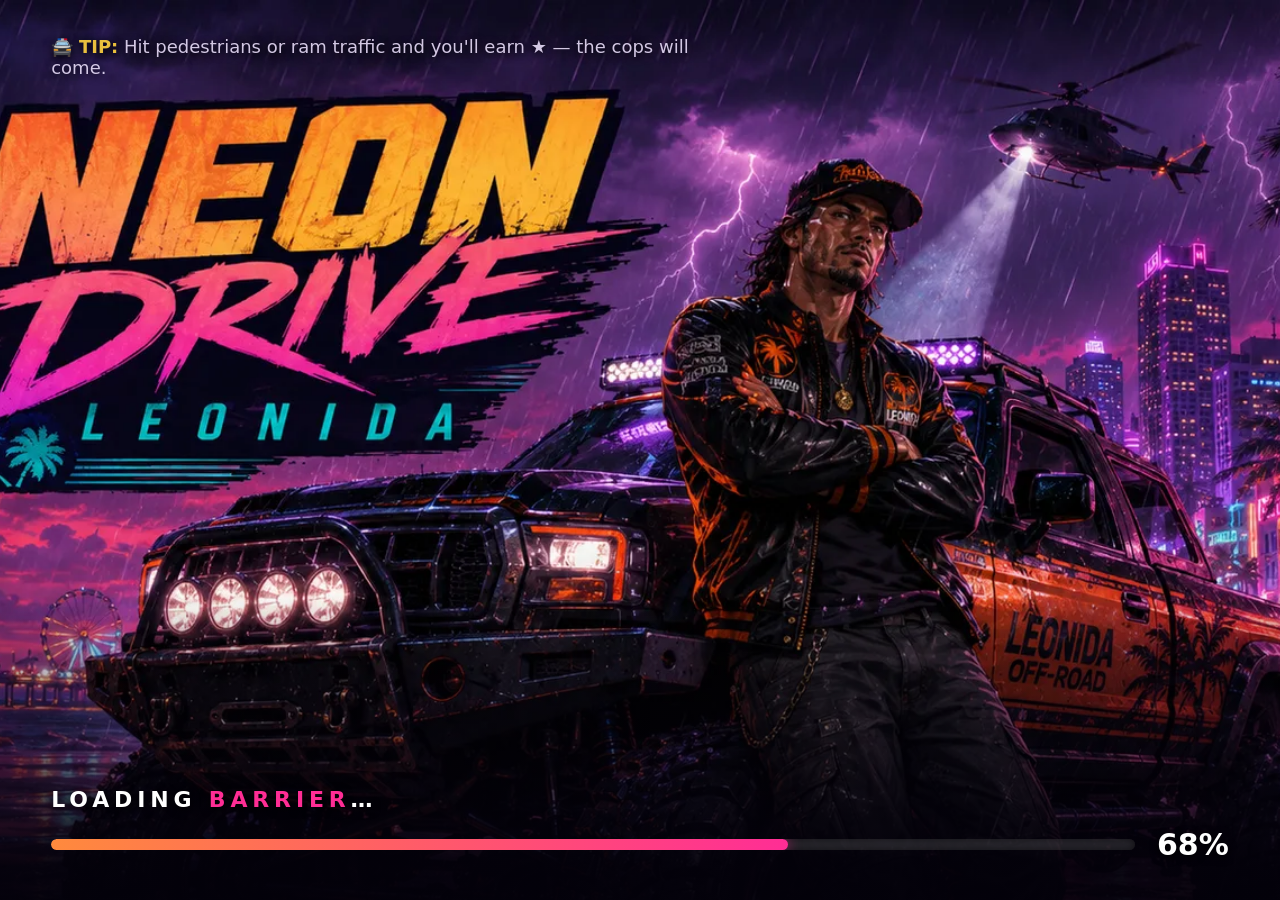
==== commit f291c6e6: "Front end: loading screens, home menu, working settings, fullscreen, music Builds out the full menu/" ====
--- a/gta6/index.html
+++ b/gta6/index.html
@@ -45,32 +45,87 @@
     box-shadow:0 8px 30px rgba(0,0,0,.5); text-align:center; pointer-events:none; }
   #toast.show { opacity:1; transform:translateX(-50%) translateY(0); }
   #toast b { color:var(--yellow); }
-  .screen { position:fixed; inset:0; z-index:40; display:flex; flex-direction:column; align-items:center; justify-content:center;
-    background:radial-gradient(120% 100% at 50% 0%, rgba(255,45,149,.22), rgba(5,1,15,.94) 60%); backdrop-filter:blur(4px); text-align:center; }
+  .screen { position:fixed; inset:0; z-index:40; }
   .hidden { display:none !important; }
-  .logo { font-size:min(12vw,120px); font-weight:900; letter-spacing:-.02em; line-height:.92;
-    background:linear-gradient(180deg,#fff 10%, var(--pink) 55%, #7b2dff 100%); -webkit-background-clip:text; background-clip:text; color:transparent;
-    filter:drop-shadow(0 4px 30px rgba(255,45,149,.55)); }
-  .sub { font-size:min(3.4vw,26px); letter-spacing:.5em; color:var(--cyan); margin-top:.1em; text-transform:uppercase; }
-  .hint { margin-top:2em; font-size:min(2.5vw,19px); color:#cbb8e6; line-height:1.9; max-width:680px; }
   .key { display:inline-block; min-width:1.7em; padding:.1em .5em; margin:0 .1em; border-radius:.4em;
     background:rgba(255,255,255,.08); border:1px solid rgba(255,255,255,.18); font-weight:700; font-size:.9em; }
-  .press { margin-top:1.8em; font-size:min(3.2vw,26px); font-weight:800; color:#fff; animation:pulse 1.4s ease-in-out infinite; }
-  @keyframes pulse { 0%,100%{opacity:.45;transform:scale(1);} 50%{opacity:1;transform:scale(1.05);} }
-  .gp { margin-top:1.2em; font-size:min(2.4vw,17px); color:#8f7fb0; }
+  .logoImg { font-weight:900; line-height:.82; filter:drop-shadow(0 4px 30px rgba(255,45,149,.55)); }
+  .logoImg .l1 { display:block; font-size:min(9vw,92px); letter-spacing:-.01em;
+    background:linear-gradient(180deg,#8ff0ff,#00cfe6); -webkit-background-clip:text; background-clip:text; color:transparent; }
+  .logoImg .l2 { display:block; font-size:min(9vw,92px); font-style:italic; margin-top:-.08em;
+    background:linear-gradient(180deg,#ff8fd0,#ff1f8f); -webkit-background-clip:text; background-clip:text; color:transparent; }
+  .logoImg .l2::after { content:" 🌴"; -webkit-text-fill-color:initial; font-size:.7em; }
+
+  /* ---------------- LOADING ---------------- */
+  #loading { position:fixed; inset:0; z-index:70; background:#05010f center/cover no-repeat; display:flex; flex-direction:column; justify-content:flex-end; }
+  #loading::after { content:""; position:absolute; inset:0; background:linear-gradient(to top, rgba(3,1,10,.96) 4%, rgba(3,1,10,.55) 16%, rgba(0,0,0,0) 34%); pointer-events:none; }
+  #loadingInner { position:relative; z-index:2; padding:0 4vw 4.2vh; }
+  #loadtext { letter-spacing:.22em; font-size:min(3vw,22px); font-weight:700; color:#fff; text-shadow:0 2px 10px #000; margin-bottom:.7em; }
+  #loadtext b { color:var(--pink); }
+  #loadRow { display:flex; align-items:center; gap:1.2vw; }
+  #loadbarWrap { flex:1; height:min(1.6vh,11px); border-radius:99px; background:rgba(255,255,255,.14); overflow:hidden; box-shadow:inset 0 0 8px rgba(0,0,0,.6); }
+  #loadbar { height:100%; width:0; border-radius:99px; background:linear-gradient(90deg,#ff8a3d,var(--pink)); transition:width .2s ease; box-shadow:0 0 14px rgba(255,45,149,.7); }
+  #loadpct { font-size:min(3.4vw,30px); font-weight:800; color:#fff; font-variant-numeric:tabular-nums; min-width:2.6em; text-align:right; text-shadow:0 2px 8px #000; }
+  #loadtip { position:absolute; top:4vh; left:4vw; z-index:2; max-width:52vw; font-size:min(2.4vw,18px); color:#e7dcf7; text-shadow:0 2px 8px #000; opacity:.9; }
+  #loadtip b { color:var(--yellow); }
+
+  /* ---------------- shared menu chrome ---------------- */
+  .menuScreen { position:fixed; inset:0; z-index:50; background:#05010f center/cover no-repeat; overflow:hidden; }
+  .menuScreen::before { content:""; position:absolute; inset:0; background:linear-gradient(105deg, rgba(4,1,12,.92) 30%, rgba(4,1,12,.35) 62%, rgba(4,1,12,.1) 100%); }
+  .menuTopLogo { position:absolute; top:5vh; left:4.5vw; z-index:3; }
+  .footer { position:absolute; bottom:2.2vh; left:4.5vw; right:4.5vw; z-index:3; display:flex; align-items:center; gap:1.4vw;
+    font-size:min(2vw,15px); color:#b9a8d6; letter-spacing:.05em; border-top:1px solid rgba(255,255,255,.12); padding-top:1.2vh; }
+  .footer .disc { color:var(--cyan); font-weight:700; }
+  .footer .newsTag { color:var(--pink); font-weight:800; letter-spacing:.15em; }
+  .footer .newsBody { color:#e7dcf7; }
+
+  /* ---------------- HOME MENU ---------------- */
+  #homeMenu { position:absolute; left:4.5vw; bottom:12vh; z-index:3; width:min(34vw,420px); }
+  .mItem { display:flex; align-items:center; gap:1vw; padding:1.15vh 1.4vw; margin:0.35vh 0; border-radius:.5em;
+    font-size:min(2.8vw,26px); font-weight:700; color:#e9dcff; cursor:pointer; border:1px solid transparent; transition:all .12s; }
+  .mItem .ic { width:1.3em; text-align:center; opacity:.85; }
+  .mItem.sel { background:linear-gradient(90deg, var(--pink), rgba(255,45,149,.15)); color:#fff; border-color:rgba(255,255,255,.25);
+    box-shadow:0 6px 24px rgba(255,45,149,.4); transform:translateX(6px); }
+  .mItem.dim { opacity:.4; }
+  .playerCard { position:absolute; top:5vh; right:4.5vw; z-index:3; display:flex; align-items:center; gap:1vw;
+    background:rgba(10,4,26,.6); border:1px solid rgba(255,255,255,.15); border-radius:.7em; padding:1.1vh 1.3vw; backdrop-filter:blur(6px); }
+  .playerCard .pcAv { width:min(7vw,58px); height:min(7vw,58px); border-radius:.5em; background:linear-gradient(135deg,#7b2dff,#ff2d95); display:flex; align-items:center; justify-content:center; font-size:min(4vw,32px); }
+  .playerCard .pcName { font-weight:800; font-size:min(2.4vw,20px); color:#fff; }
+  .playerCard .pcCash { color:var(--yellow); font-weight:700; font-size:min(2vw,16px); }
+  .playerCard .pcRank { color:#cbb8e6; font-size:min(1.8vw,14px); }
+  .playerCard .pcRank b { color:var(--cyan); }
+  .xpbar { width:min(14vw,150px); height:5px; border-radius:3px; background:rgba(255,255,255,.15); margin-top:.35em; overflow:hidden; }
+  .xpbar>i { display:block; height:100%; width:47%; background:linear-gradient(90deg,var(--cyan),var(--pink)); }
+
+  /* ---------------- SETTINGS / PAUSE ---------------- */
+  #pauseTag { position:absolute; top:5vh; right:5vw; z-index:3; font-size:min(3.4vw,30px); font-weight:900; letter-spacing:.14em; color:var(--pink); }
+  #setWrap { position:absolute; top:16vh; left:4.5vw; right:4.5vw; bottom:10vh; z-index:3; display:flex; gap:2vw; }
+  #setCats { width:min(24vw,270px); flex-shrink:0; }
+  .catItem { display:flex; align-items:center; gap:.8vw; padding:1.15vh 1.2vw; margin:.3vh 0; border-radius:.5em;
+    font-size:min(2.3vw,20px); font-weight:700; color:#cbb8e6; border:1px solid transparent; }
+  .catItem .ic { width:1.4em; text-align:center; }
+  .catItem.sel { background:linear-gradient(90deg,var(--pink),rgba(255,45,149,.12)); color:#fff; box-shadow:0 4px 18px rgba(255,45,149,.35); }
+  #setPanel { flex:1; background:rgba(10,4,26,.55); border:1px solid rgba(255,45,149,.4); border-radius:.8em; padding:2.2vh 2vw; overflow-y:auto; backdrop-filter:blur(6px); }
+  #setPanelTitle { color:var(--pink); font-weight:800; font-size:min(3vw,26px); letter-spacing:.08em; margin-bottom:1.4vh; }
+  .setRow { display:flex; align-items:center; justify-content:space-between; padding:1.15vh 1vw; border-bottom:1px solid rgba(255,255,255,.09); border-radius:.4em; }
+  .setRow.sel { background:rgba(255,255,255,.07); border-color:rgba(255,45,149,.5); box-shadow:inset 0 0 0 1px rgba(255,45,149,.4); }
+  .setRow .lab { font-size:min(2.3vw,20px); color:#e9dcff; font-weight:600; }
+  .setRow .ctl { display:flex; align-items:center; gap:1vw; font-size:min(2.2vw,19px); color:#fff; font-weight:700; }
+  .setRow .arrow { color:var(--cyan); opacity:.5; font-weight:900; }
+  .setRow.sel .arrow { opacity:1; }
+  .setRow .val { min-width:6em; text-align:center; color:var(--yellow); }
+  .toggle { width:2.8em; height:1.5em; border-radius:99px; background:rgba(255,255,255,.2); position:relative; transition:.15s; }
+  .toggle.on { background:var(--pink); }
+  .toggle>i { position:absolute; top:.15em; left:.15em; width:1.2em; height:1.2em; border-radius:50%; background:#fff; transition:.15s; }
+  .toggle.on>i { left:1.45em; }
+  .setHints { position:absolute; bottom:2.4vh; right:5vw; z-index:3; font-size:min(2.2vw,17px); color:#b9a8d6; }
+  .setHints .key { font-size:.85em; }
+
+  /* generic press hint */
+  .press { font-size:min(3vw,24px); font-weight:800; color:#fff; animation:pulse 1.4s ease-in-out infinite; }
+  @keyframes pulse { 0%,100%{opacity:.5;} 50%{opacity:1;} }
+  .gp { font-size:min(2.2vw,16px); color:#8f7fb0; }
   .gp b { color:var(--cyan); }
-  #controls table { border-collapse:collapse; margin-top:1em; font-size:min(2.5vw,18px); }
-  #controls td { padding:.32em 1.1em; border-bottom:1px solid rgba(255,255,255,.08); }
-  #controls td:first-child { color:var(--cyan); font-weight:700; text-align:right; }
-  #controls td:last-child { text-align:left; color:#e7dcf7; }
-  .pauseTitle { font-size:min(9vw,70px); font-weight:900; letter-spacing:.06em; }
-  #loading { position:fixed; inset:0; z-index:60; display:flex; flex-direction:column; align-items:center; justify-content:center;
-    background:#05010f; color:#c9b6ea; }
-  #loadlogo { font-size:min(10vw,90px); font-weight:900; background:linear-gradient(180deg,#fff,var(--pink)); -webkit-background-clip:text; background-clip:text; color:transparent; filter:drop-shadow(0 4px 24px rgba(255,45,149,.5)); }
-  #loadtext { margin-top:1.4em; letter-spacing:.28em; font-size:min(3vw,18px); color:#7a6b9e; }
-  #loadbarWrap { margin-top:1em; width:min(60vw,420px); height:6px; border-radius:3px; background:rgba(255,255,255,.1); overflow:hidden; }
-  #loadbar { height:100%; width:0; background:linear-gradient(90deg,var(--pink),var(--cyan)); transition:width .15s; }
-  .footer { position:absolute; bottom:2.4vh; font-size:min(2.2vw,14px); color:#6a5a88; letter-spacing:.14em; }
 </style>
 </head>
 <body>
@@ -85,44 +140,49 @@
   <div id="toast"></div>
 </div>
 
-<div id="title" class="screen hidden">
-  <div class="logo">NEON&nbsp;DRIVE</div>
-  <div class="sub">Leonida</div>
-  <div class="press" id="pressStart">Press <span class="key">A</span> / <span class="key">Enter</span> to Drive</div>
-  <div class="gp" id="gpStatus">🎮 Connect an Xbox controller and press <b>A</b> — or use keyboard</div>
-  <div class="hint">
-    <b style="color:#fff">GTA V controls:</b> <b style="color:#fff">RT</b> gas · <b style="color:#fff">LT</b> brake · <b style="color:#fff">RB</b> handbrake · <b style="color:#fff">Y</b> in/out · <b style="color:#fff">A</b> sprint · <b style="color:#fff">X</b> jump · <b style="color:#fff">L3</b> horn · <b style="color:#fff">D-pad</b> radio/lights · <b style="color:#fff">View</b> camera<br>
-    <b style="color:#fff">Keyboard:</b>
-    <span class="key">W</span><span class="key">A</span><span class="key">S</span><span class="key">D</span> drive ·
-    <span class="key">Space</span> handbrake/jump · <span class="key">F</span> in/out · <span class="key">G</span> horn · <span class="key">R</span> radio · <span class="key">H</span> lights · <span class="key">V</span> camera · <span class="key">Esc</span> pause
+<!-- ===================== HOME MENU ===================== -->
+<div id="title" class="menuScreen hidden">
+  <div class="menuTopLogo logoImg"><span class="l1">NEON&nbsp;DRIVE</span><span class="l2">LEONIDA</span></div>
+  <div class="playerCard">
+    <div class="pcAv">🧑‍🎤</div>
+    <div>
+      <div class="pcName">PLAYER1</div>
+      <div class="pcCash">💵 <span id="pcCash">$0</span></div>
+      <div class="pcRank">RANK <b id="pcRank">1</b><div class="xpbar"><i id="pcXp"></i></div></div>
+    </div>
   </div>
-  <div class="footer">Fan-made tribute · not affiliated with Rockstar Games</div>
+  <div id="homeMenu"></div>
+  <div class="footer">
+    <span class="disc">💬 JOIN OUR DISCORD</span> ·
+    <span class="newsTag">NEWS</span>
+    <span class="newsBody" id="newsBody">Welcome to Neon Drive: Leonida — built for TV &amp; Xbox controller.</span>
+  </div>
 </div>
 
-<div id="pause" class="screen hidden">
-  <div class="pauseTitle">PAUSED</div>
-  <div id="controls"><table>
-    <tr><td>Left Stick / WASD</td><td>Drive &amp; steer · Move</td></tr>
-    <tr><td>RT / W</td><td>Accelerate</td></tr>
-    <tr><td>LT / S</td><td>Brake · Reverse</td></tr>
-    <tr><td>RB / Space</td><td>Handbrake (drift)</td></tr>
-    <tr><td>Y / F</td><td>Enter · Exit vehicle</td></tr>
-    <tr><td>A / Shift</td><td>Sprint (on foot)</td></tr>
-    <tr><td>X / Space</td><td>Jump (on foot)</td></tr>
-    <tr><td>L3 / G</td><td>Horn</td></tr>
-    <tr><td>D-Pad Left / R</td><td>Radio station</td></tr>
-    <tr><td>D-Pad Right / H</td><td>Headlights</td></tr>
-    <tr><td>View / V</td><td>Camera mode</td></tr>
-    <tr><td>Right Stick / Q·E</td><td>Look around</td></tr>
-    <tr><td>Start / Esc</td><td>Resume</td></tr>
-  </table></div>
-  <div class="press">Press <span class="key">Start</span> / <span class="key">Esc</span> to Resume</div>
+<!-- ===================== PAUSE / SETTINGS ===================== -->
+<div id="pause" class="menuScreen hidden">
+  <div class="menuTopLogo logoImg"><span class="l1">NEON&nbsp;DRIVE</span><span class="l2">LEONIDA</span></div>
+  <div id="pauseTag">PAUSED ❚❚</div>
+  <div id="setWrap">
+    <div id="setCats"></div>
+    <div id="setPanel">
+      <div id="setPanelTitle">GAMEPLAY</div>
+      <div id="setRows"></div>
+    </div>
+  </div>
+  <div class="setHints"><span class="key">↑↓</span> navigate · <span class="key">←→</span>/<span class="key">A</span> change · <span class="key">LB</span><span class="key">RB</span> category · <span class="key">B</span>/<span class="key">Esc</span> resume</div>
 </div>
 
+<!-- ===================== LOADING ===================== -->
 <div id="loading">
-  <div id="loadlogo">NEON&nbsp;DRIVE</div>
-  <div id="loadtext">BUILDING LEONIDA…</div>
-  <div id="loadbarWrap"><div id="loadbar"></div></div>
+  <div id="loadtip">🌴 <b>TIP:</b> Press <span class="key">Y</span> to jack any car — your ride stays parked (green dot) when you leave it.</div>
+  <div id="loadingInner">
+    <div id="loadtext">LOADING <b>LEONIDA</b>…</div>
+    <div id="loadRow">
+      <div id="loadbarWrap"><div id="loadbar"></div></div>
+      <div id="loadpct">0%</div>
+    </div>
+  </div>
 </div>
 
 <script type="importmap">
@@ -197,8 +257,10 @@
   start(){ return this.btDown(9)||this.kDown('Escape'); },
   confirm(){ return this.btDown(0)||this.kDown('Enter')||this.kDown('Space'); },
 };
-// Xbox controller vibration (no-ops without a pad or actuator support)
+// Xbox controller vibration (no-ops without a pad, actuator support, or if disabled in settings)
+let RUMBLE_ON=true;
 function rumble(weak=0.4, strong=0.6, ms=150){
+  if(!RUMBLE_ON) return;
   const p=Input.gp(); const act=p&&(p.vibrationActuator||(p.hapticActuators&&p.hapticActuators[0]));
   if(!act||!act.playEffect) return;
   act.playEffect('dual-rumble',{duration:ms,weakMagnitude:clamp(weak,0,1),strongMagnitude:clamp(strong,0,1)}).catch(()=>{});
@@ -210,39 +272,41 @@
 const Audio = {
   ctx:null,master:null,eOsc:null,eGain:null,sGain:null,on:false,
   init(){ if(this.ctx) return; const AC=window.AudioContext||window.webkitAudioContext; if(!AC) return;
-    this.ctx=new AC(); this.master=this.ctx.createGain(); this.master.gain.value=0.55; this.master.connect(this.ctx.destination);
+    this.ctx=new AC(); this.master=this.ctx.createGain(); this.master.gain.value=0.9; this.master.connect(this.ctx.destination);
+    this.bus=this.ctx.createGain(); this.bus.gain.value=0.6; this.bus.connect(this.master); // SFX bus (volume setting)
     this.eGain=this.ctx.createGain(); this.eGain.gain.value=0; const eg=this.ctx.createGain(); eg.gain.value=0.13;
     this.eOsc=this.ctx.createOscillator(); this.eOsc.type='sawtooth'; this.eOsc.frequency.value=60;
     const lp=this.ctx.createBiquadFilter(); lp.type='lowpass'; lp.frequency.value=900;
-    this.eOsc.connect(lp); lp.connect(this.eGain); this.eGain.connect(eg); eg.connect(this.master); this.eOsc.start();
+    this.eOsc.connect(lp); lp.connect(this.eGain); this.eGain.connect(eg); eg.connect(this.bus); this.eOsc.start();
     this.sGain=this.ctx.createGain(); this.sGain.gain.value=0;
     const so=this.ctx.createOscillator(); so.type='square'; so.frequency.value=700; const sg=this.ctx.createGain(); sg.gain.value=0.04;
-    so.connect(this.sGain); this.sGain.connect(sg); sg.connect(this.master); so.start(); this.sOsc=so;
+    so.connect(this.sGain); this.sGain.connect(sg); sg.connect(this.bus); so.start(); this.sOsc=so;
     // tire screech: looped noise through a bandpass
     const nb=this.ctx.createBuffer(1,this.ctx.sampleRate,this.ctx.sampleRate);
     const nd=nb.getChannelData(0); for(let i=0;i<nd.length;i++) nd[i]=Math.random()*2-1;
     const ns=this.ctx.createBufferSource(); ns.buffer=nb; ns.loop=true;
     const bp=this.ctx.createBiquadFilter(); bp.type='bandpass'; bp.frequency.value=900; bp.Q.value=6;
     this.scGain=this.ctx.createGain(); this.scGain.gain.value=0;
-    ns.connect(bp); bp.connect(this.scGain); this.scGain.connect(this.master); ns.start();
+    ns.connect(bp); bp.connect(this.scGain); this.scGain.connect(this.bus); ns.start();
     this.on=true;
   },
   screech(amount){ if(!this.on) return; this.scGain.gain.setTargetAtTime(clamp(amount,0,0.22), this.ctx.currentTime, 0.08); },
   horn(on){ if(!this.on) return;
     if(on&&!this.hOsc){ this.hOsc=[440,554].map(f=>{ const o=this.ctx.createOscillator(),g=this.ctx.createGain();
-      o.type='square'; o.frequency.value=f; g.gain.value=0.06; o.connect(g); g.connect(this.master); o.start(); return {o,g}; }); }
+      o.type='square'; o.frequency.value=f; g.gain.value=0.06; o.connect(g); g.connect(this.bus); o.start(); return {o,g}; }); }
     else if(!on&&this.hOsc){ for(const h of this.hOsc){ h.g.gain.setTargetAtTime(0,this.ctx.currentTime,0.02); h.o.stop(this.ctx.currentTime+0.1); } this.hOsc=null; } },
   resume(){ if(this.ctx&&this.ctx.state==='suspended') this.ctx.resume(); },
+  setVol(master,sfx){ if(!this.on) return; this.master.gain.value=master; this.bus.gain.value=sfx; },
   engine(r,on){ if(!this.on) return; const t=this.ctx.currentTime; this.eGain.gain.setTargetAtTime(on?1:0,t,0.1); this.eOsc.frequency.setTargetAtTime(55+r*150,t,0.05); },
   siren(on){ if(!this.on) return; this.sGain.gain.setTargetAtTime(on?1:0,this.ctx.currentTime,0.2);
     if(on&&this.sOsc){ const t=this.ctx.currentTime; this.sOsc.frequency.setTargetAtTime(600+Math.sin(t*6)*250,t,0.05); } },
   blip(f=880,d=0.12,ty='sine',v=0.3){ if(!this.on) return; const t=this.ctx.currentTime; const o=this.ctx.createOscillator(),g=this.ctx.createGain();
-    o.type=ty; o.frequency.value=f; g.gain.setValueAtTime(v,t); g.gain.exponentialRampToValueAtTime(0.001,t+d); o.connect(g); g.connect(this.master); o.start(); o.stop(t+d); },
+    o.type=ty; o.frequency.value=f; g.gain.setValueAtTime(v,t); g.gain.exponentialRampToValueAtTime(0.001,t+d); o.connect(g); g.connect(this.bus); o.start(); o.stop(t+d); },
   chime(){ this.blip(880,0.1,'sine',0.3); setTimeout(()=>this.blip(1320,0.15,'sine',0.3),80); },
   cash(){ this.blip(1560,0.07,'triangle',0.3); setTimeout(()=>this.blip(2080,0.12,'triangle',0.25),60); },
   thud(v=1){ if(!this.on) return; const t=this.ctx.currentTime; const o=this.ctx.createOscillator(),g=this.ctx.createGain();
     o.type='square'; o.frequency.setValueAtTime(120,t); o.frequency.exponentialRampToValueAtTime(40,t+0.2);
-    g.gain.setValueAtTime(clamp(v*0.5,0,0.6),t); g.gain.exponentialRampToValueAtTime(0.001,t+0.3); o.connect(g); g.connect(this.master); o.start(); o.stop(t+0.3); },
+    g.gain.setValueAtTime(clamp(v*0.5,0,0.6),t); g.gain.exponentialRampToValueAtTime(0.001,t+0.3); o.connect(g); g.connect(this.bus); o.start(); o.stop(t+0.3); },
 };
 // ---- Radio: tiny synth stations, cycled with D-pad left (GTA V style) ----
 const Radio={
@@ -750,7 +814,8 @@
 //  STATE / WANTED / POLICE
 // =========================================================================
 const State={ cash:0, wanted:0, wtimer:0, police:[], mode:'load', mission:null, objPos:null, lightsOn:true };
-function setWanted(n){ n=clamp(n,0,5); if(n>State.wanted) Audio.blip(300,0.2,'square',0.3); State.wanted=n; State.wtimer=n>0?16:0; renderStars(); while(State.police.length<n) spawnPolice(); }
+function setWanted(n){ n=clamp(n,0,5); if(n>State.wanted) Audio.blip(300,0.2,'square',0.3); State.wanted=n; State.wtimer=n>0?16:0; renderStars();
+  const cap=Math.round(n*(SET.difficulty==='HARD'?1.5:SET.difficulty==='EASY'?0.6:1)); while(State.police.length<cap) spawnPolice(); }
 function addWanted(a=1){ setWanted(State.wanted+a); State.wtimer=Math.max(State.wtimer,12); }
 function spawnPolice(){ const ref=player.inCar?player.inCar.pos:player.pos; const a=rand(0,TAU),d=rand(90,150);
   let x=clamp(ref.x+Math.cos(a)*d,-W+20,W-20), z=clamp(ref.z+Math.sin(a)*d,-W+20,W-20); const c=new Car('car_police',x,z,true); c.maxSpeed=52; State.police.push(c); }
@@ -790,14 +855,14 @@
   const av=player.inCar; const focus=(av?av.pos:player.pos);
   const focusY=(av?av.y:(player.y||0));
   const mode=CAM_MODES[cam.mode];
-  const mx=Input.camX(), my=Input.camY();
-  if(av){ // recenter behind car; right stick nudges temporarily
+  const lookS=SET.lookSens, mx=Input.camX()*lookS, my=Input.camY()*lookS*(SET.invertY?-1:1);
+  if(av && SET.autoCam){ // recenter behind car; right stick nudges temporarily
     cam.manual=lerp(cam.manual,0,dt*2.2)-mx*dt*2.5;
     cam.pitch=clamp(cam.pitch-my*dt*1.2,0.02,0.85);
     cam.yaw=av.heading+cam.manual;
-  } else { // free orbit on foot, gently settles behind the character while moving
+  } else { // free orbit (on foot, or in-car with auto-center off)
     cam.footYaw-=mx*dt*2.5; cam.pitch=clamp(cam.pitch-my*dt*1.2,0.02,0.85);
-    if(player.speed>0.5&&Math.abs(mx)<0.05){
+    if(!av && player.speed>0.5&&Math.abs(mx)<0.05){
       let dy=player.heading-cam.footYaw; while(dy>Math.PI)dy-=TAU; while(dy<-Math.PI)dy+=TAU;
       cam.footYaw+=dy*clamp(dt*1.2,0,1);
     }
@@ -827,7 +892,7 @@
 // =========================================================================
 //  HUD
 // =========================================================================
-const speedNum=el('speedNum'),gearBox=el('gearBox'),cashEl=el('cash'),starsEl=el('stars'),objText=el('objText'),distEl=el('dist'),promptEl=el('prompt'),promptText=el('promptText'),toastEl=el('toast');
+const speedNum=el('speedNum'),speedUnitEl=el('speedUnit'),gearBox=el('gearBox'),cashEl=el('cash'),starsEl=el('stars'),objText=el('objText'),distEl=el('dist'),promptEl=el('prompt'),promptText=el('promptText'),toastEl=el('toast');
 function renderCash(){ cashEl.textContent='$'+State.cash.toLocaleString(); }
 function renderStars(){ let s=''; for(let i=0;i<5;i++) s+=`<span class="${i<State.wanted?'on':'off'}">★</span>`; starsEl.innerHTML=s; }
 function setObjective(t,pos){ objText.textContent=t; State.objPos=pos; if(!pos) distEl.textContent=''; }
@@ -915,7 +980,7 @@
 }
 function updateDrive(dt){
   const c=player.inCar; const hb=Input.handbrake();
-  c.drive(dt,Input.throttle(),Input.brake(),Input.steer(),hb); c.integrate(dt);
+  c.drive(dt,Input.throttle(),Input.brake(),clamp(Input.steer()*SET.steerSens,-1,1),hb); c.integrate(dt);
   // pseudo-gearbox: rpm saws up through each "gear" as speed climbs
   const sp=Math.abs(c.speed), GEAR=13;
   const rpm=0.25 + ((sp%GEAR)/GEAR)*0.75;
@@ -960,17 +1025,19 @@
     for(const c of traffic) updTraffic(c,dt);
     for(const p of peds) updPed(p,dt);
     collectCoins();
-    if(State.wanted>0){ State.wtimer-=dt; if(State.wtimer<=0) setWanted(State.wanted-1); Audio.siren(State.police.length>0); for(const c of State.police) updPolice(c,dt); if(State.police.length<State.wanted&&Math.random()<0.01) spawnPolice(); }
+    if(State.wanted>0){ State.wtimer-=dt*(SET.difficulty==='EASY'?1.7:SET.difficulty==='HARD'?0.6:1); if(State.wtimer<=0) setWanted(State.wanted-1); Audio.siren(State.police.length>0); for(const c of State.police) updPolice(c,dt); if(State.police.length<State.wanted&&Math.random()<0.01) spawnPolice(); }
     else { Audio.siren(false); if(State.police.length) clearPolice(); }
     checkMission(); updateCamera(dt); drawMinimap();
-    const av=player.inCar; speedNum.textContent=av?Math.round(Math.abs(av.speed)*MPH):0;
+    const av=player.inCar; const conv=SET.units==='KMH'?3.6:MPH;
+    speedNum.textContent=av?Math.round(Math.abs(av.speed)*conv):0;
+    speedUnitEl.textContent=SET.units;
     gearBox.textContent=av?(av.speed<-0.5?'REVERSE':av.speed<0.5?'NEUTRAL':'DRIVE'):'ON FOOT';
     // headlights follow the player's car (D-pad right toggles)
     if(av&&State.lightsOn!==false){ const f=av.forward; headlight.intensity=140;
       headlight.position.set(av.pos.x+f.x*2.1, av.y+1.0, av.pos.z+f.z*2.1);
       headlight.target.position.set(av.pos.x+f.x*18, 0.4, av.pos.z+f.z*18); }
     else headlight.intensity=0;
-  } else if(State.mode!=='load'){ cam.footYaw+=dt*0.12; cam.yaw=cam.footYaw; updateCamera(dt); }
+  } else if(State.mode==='title'){ cam.footYaw+=dt*0.12; cam.yaw=cam.footYaw; updateCamera(dt); }
   renderer.render(scene,camera);
 }
 
@@ -978,48 +1045,231 @@
 //  FLOW
 // =========================================================================
 let playerCar=null;
-// Title-screen music (user's MP3 at assets/title_theme.mp3; silently absent-safe)
+const IS_XBOX=/xbox/i.test(navigator.userAgent);
+
+// ========================= SETTINGS =========================
+const SET={ units:'MPH', autoCam:true, invertY:false, minimap:'ON', difficulty:'NORMAL',
+  camDefault:'NEAR', fullscreen:IS_XBOX, shadows:'HIGH', drawDist:'MED',
+  masterVol:0.9, musicVol:0.6, sfxVol:0.6, vibration:true, steerSens:1.0, lookSens:1.0 };
+function saveSet(){ try{ localStorage.setItem('nd_set',JSON.stringify(SET)); }catch(e){} }
+function loadSet(){ try{ const s=JSON.parse(localStorage.getItem('nd_set')); if(s) Object.assign(SET,s); }catch(e){} }
+function setFullscreen(v){ try{ if(v){ const d=document.documentElement; (d.requestFullscreen||d.webkitRequestFullscreen||(()=>{})).call(d); }
+  else { (document.exitFullscreen||document.webkitExitFullscreen||(()=>{})).call(document); } }catch(e){} }
+document.addEventListener('fullscreenchange',()=>{ SET.fullscreen=!!document.fullscreenElement; if(State.mode==='pause') renderRows(); });
+function applyOne(key){ switch(key){
+  case 'minimap': el('minimapWrap').style.display=SET.minimap==='OFF'?'none':''; break;
+  case 'shadows':
+    if(SET.shadows==='OFF') renderer.shadowMap.enabled=false;
+    else { renderer.shadowMap.enabled=true; const sz=SET.shadows==='HIGH'?2048:1024;
+      if(sun.shadow.mapSize.x!==sz){ sun.shadow.mapSize.set(sz,sz); if(sun.shadow.map){ sun.shadow.map.dispose(); sun.shadow.map=null; } } }
+    renderer.shadowMap.needsUpdate=true; break;
+  case 'drawDist': { const f={NEAR:480,MED:820,FAR:1300}[SET.drawDist]; scene.fog.far=f; scene.fog.near=f*0.32; camera.far=Math.max(2600,f*2.2); camera.updateProjectionMatrix(); break; }
+  case 'masterVol': case 'musicVol': case 'sfxVol': Audio.setVol(SET.masterVol,SET.sfxVol); titleMusic.volume=SET.masterVol*SET.musicVol; break;
+  case 'vibration': RUMBLE_ON=SET.vibration; if(SET.vibration) rumble(0.3,0.4,120); break;
+  case 'camDefault': cam.mode={NEAR:0,MID:1,FAR:2}[SET.camDefault]; break;
+  case 'fullscreen': setFullscreen(SET.fullscreen); break;
+} }
+function applyAll(){ ['minimap','shadows','drawDist','masterVol','camDefault','vibration'].forEach(applyOne); }
+
+// ========================= MUSIC (user MP3) =========================
 const titleMusic=new window.Audio('./assets/title_theme.mp3');
-titleMusic.loop=true; titleMusic.volume=0.55; titleMusic.preload='auto';
-let musicWanted=false, musicFade=null;
-function tryTitleMusic(){ if(!musicWanted) return; titleMusic.play().catch(()=>{}); }
-function stopTitleMusic(){ musicWanted=false; clearInterval(musicFade);
-  musicFade=setInterval(()=>{ titleMusic.volume=Math.max(0,titleMusic.volume-0.06);
-    if(titleMusic.volume<=0){ titleMusic.pause(); titleMusic.volume=0.55; clearInterval(musicFade); } },80); }
-addEventListener('keydown',tryTitleMusic,{once:false});
-addEventListener('pointerdown',tryTitleMusic,{once:false});
-function startGame(){ Audio.init(); Audio.resume(); stopTitleMusic(); el('title').classList.add('hidden'); el('pause').classList.add('hidden'); el('hud').classList.remove('hidden');
+titleMusic.loop=true; titleMusic.preload='auto'; titleMusic.volume=SET.masterVol*SET.musicVol;
+let musicWanted=true, musicFade=null;
+function tryMusic(){ if(musicWanted && titleMusic.paused) titleMusic.play().catch(()=>{}); }
+function fadeOutMusic(){ clearInterval(musicFade); const target=SET.masterVol*SET.musicVol;
+  musicFade=setInterval(()=>{ titleMusic.volume=Math.max(0,titleMusic.volume-0.05);
+    if(titleMusic.volume<=0.001){ titleMusic.pause(); titleMusic.volume=target; clearInterval(musicFade); } },70); }
+// first user gesture: unlock audio + fullscreen (needed by Xbox/desktop browsers)
+let gestured=false;
+function firstGesture(){ if(gestured) return; gestured=true; Audio.init(); Audio.resume(); Audio.setVol(SET.masterVol,SET.sfxVol);
+  tryMusic(); if(SET.fullscreen) setFullscreen(true); }
+addEventListener('keydown',firstGesture); addEventListener('pointerdown',firstGesture);
+
+// ========================= NAVIGATION =========================
+const Nav={ t:0, last:'',
+  dir(){ const now=performance.now(); let d='';
+    const up=Input.bt(12)||Input.keys['ArrowUp']||Input.keys['KeyW']||Input.ax(1)<-0.5;
+    const dn=Input.bt(13)||Input.keys['ArrowDown']||Input.keys['KeyS']||Input.ax(1)>0.5;
+    const lf=Input.bt(14)||Input.keys['ArrowLeft']||Input.keys['KeyA']||Input.ax(0)<-0.5;
+    const rt=Input.bt(15)||Input.keys['ArrowRight']||Input.keys['KeyD']||Input.ax(0)>0.5;
+    if(up)d='up'; else if(dn)d='down'; else if(lf)d='left'; else if(rt)d='right';
+    if(!d){ this.last=''; return ''; }
+    if(d!==this.last){ this.last=d; this.t=now+360; return d; }
+    if(now>this.t){ this.t=now+130; return d; } return ''; },
+  confirm(){ return Input.btDown(0)||Input.kDown('Enter'); },
+  back(){ return Input.btDown(1)||Input.kDown('Escape')||Input.kDown('Backspace'); },
+  catPrev(){ return Input.btDown(4)||Input.kDown('KeyQ'); },
+  catNext(){ return Input.btDown(5)||Input.kDown('KeyE'); },
+};
+
+// ========================= HOME MENU =========================
+const HOME_ITEMS=[
+  {ic:'▶',  label:'CONTINUE',   act:()=>startGame()},
+  {ic:'✚',  label:'NEW GAME',   act:()=>{ State.cash=0; renderCash(); startGame(); }},
+  {ic:'🏁', label:'MISSIONS',   act:()=>startGame()},
+  {ic:'🚗', label:'GARAGE',     soon:true},
+  {ic:'🌐', label:'ONLINE',     soon:true},
+  {ic:'🛒', label:'STORE',      soon:true},
+  {ic:'⚙',  label:'SETTINGS',   act:()=>openSettings('home')},
+  {ic:'🎮', label:'CONTROLS',   act:()=>openSettings('home', catIndex('CONTROLS'))},
+  {ic:'⛶',  label:'FULLSCREEN', act:()=>{ SET.fullscreen=!SET.fullscreen; setFullscreen(SET.fullscreen); saveSet(); toast('⛶ Fullscreen '+(SET.fullscreen?'on':'off'),900); }},
+];
+let homeSel=0;
+function rankOf(){ return 1+Math.floor(State.cash/2000); }
+function renderHome(){
+  el('pcCash').textContent='$'+State.cash.toLocaleString();
+  el('pcRank').textContent=rankOf();
+  el('pcXp').style.width=Math.round((State.cash%2000)/2000*100)+'%';
+  el('homeMenu').innerHTML=HOME_ITEMS.map((it,i)=>
+    `<div class="mItem ${i===homeSel?'sel':''} ${it.soon?'dim':''}"><span class="ic">${it.ic}</span>${it.label}${it.soon?' <span style="font-size:.55em;color:#888;letter-spacing:.15em">SOON</span>':''}</div>`).join('');
+}
+function navHome(){
+  const d=Nav.dir();
+  if(d==='up'){ homeSel=(homeSel-1+HOME_ITEMS.length)%HOME_ITEMS.length; renderHome(); Audio.blip(660,0.04,'sine',0.12); }
+  else if(d==='down'){ homeSel=(homeSel+1)%HOME_ITEMS.length; renderHome(); Audio.blip(660,0.04,'sine',0.12); }
+  if(Nav.confirm()){ const it=HOME_ITEMS[homeSel];
+    if(it.soon){ toast('🔒 '+it.label+' — coming soon',1200); Audio.blip(200,0.12,'square',0.2); }
+    else { Audio.blip(1200,0.06,'sine',0.2); it.act(); } }
+  if(Input.start()) startGame();
+}
+
+// ========================= SETTINGS SCREEN =========================
+const CATS=[
+  {key:'GAMEPLAY', ic:'🎮', rows:[
+    {key:'difficulty', label:'Difficulty', type:'option', opts:['EASY','NORMAL','HARD']},
+    {key:'autoCam', label:'Auto-Center Camera (Vehicle)', type:'toggle'},
+    {key:'invertY', label:'Invert Look', type:'toggle'},
+    {key:'minimap', label:'Minimap', type:'option', opts:['ON','OFF']},
+    {key:'units', label:'Measurement System', type:'option', opts:['MPH','KMH']},
+  ]},
+  {key:'DISPLAY', ic:'🖥️', rows:[
+    {key:'fullscreen', label:'Fullscreen', type:'toggle'},
+    {key:'camDefault', label:'Default Camera Distance', type:'option', opts:['NEAR','MID','FAR']},
+  ]},
+  {key:'GRAPHICS', ic:'🖼️', rows:[
+    {key:'shadows', label:'Shadow Quality', type:'option', opts:['HIGH','LOW','OFF']},
+    {key:'drawDist', label:'Draw Distance', type:'option', opts:['NEAR','MED','FAR']},
+  ]},
+  {key:'AUDIO', ic:'🔊', rows:[
+    {key:'masterVol', label:'Master Volume', type:'percent'},
+    {key:'musicVol', label:'Music Volume', type:'percent'},
+    {key:'sfxVol', label:'SFX Volume', type:'percent'},
+  ]},
+  {key:'CONTROLS', ic:'🎮', rows:[
+    {key:'vibration', label:'Vibration', type:'toggle'},
+    {key:'steerSens', label:'Steering Sensitivity', type:'level', opts:['LOW','NORMAL','HIGH'], vals:[0.7,1.0,1.4]},
+    {key:'lookSens', label:'Look Sensitivity', type:'level', opts:['LOW','NORMAL','HIGH'], vals:[0.7,1.0,1.4]},
+    {info:'RT / W — Accelerate    ·    LT / S — Brake · Reverse'},
+    {info:'RB / Space — Handbrake (drift)'},
+    {info:'Y / F — Enter · Exit vehicle'},
+    {info:'A — Sprint    ·    X / Space — Jump'},
+    {info:'L3 / G — Horn    ·    View / V — Camera mode'},
+    {info:'D-Pad ◄ — Radio    ·    D-Pad ► — Headlights'},
+  ]},
+];
+let setCat=0, setRow=0, settingsReturn='play';
+function catIndex(k){ return CATS.findIndex(c=>c.key===k); }
+function selectableRows(){ return CATS[setCat].rows.map((r,i)=>i).filter(i=>!CATS[setCat].rows[i].info); }
+function rowVal(r){
+  if(r.type==='toggle') return `<div class="toggle ${SET[r.key]?'on':''}"><i></i></div>`;
+  if(r.type==='percent') return `<span class="arrow">‹</span><span class="val">${Math.round(SET[r.key]*100)}%</span><span class="arrow">›</span>`;
+  if(r.type==='level'){ const i=r.vals.indexOf(SET[r.key]); return `<span class="arrow">‹</span><span class="val">${r.opts[i<0?1:i]}</span><span class="arrow">›</span>`; }
+  return `<span class="arrow">‹</span><span class="val">${SET[r.key]}</span><span class="arrow">›</span>`;
+}
+function renderCats(){ el('setCats').innerHTML=CATS.map((c,i)=>
+  `<div class="catItem ${i===setCat?'sel':''}"><span class="ic">${c.ic}</span>${c.key}</div>`).join(''); }
+function renderRows(){ el('setPanelTitle').textContent=CATS[setCat].key;
+  el('setRows').innerHTML=CATS[setCat].rows.map((r,i)=> r.info
+    ? `<div class="setRow" style="opacity:.7;border:none"><span class="lab" style="font-size:min(2vw,16px);color:#b9a8d6">${r.info}</span></div>`
+    : `<div class="setRow ${i===setRow?'sel':''}"><span class="lab">${r.label}</span><span class="ctl">${rowVal(r)}</span></div>`).join(''); }
+function changeRow(dir){ const r=CATS[setCat].rows[setRow]; if(!r||r.info) return;
+  if(r.type==='toggle') SET[r.key]=!SET[r.key];
+  else if(r.type==='percent') SET[r.key]=clamp(Math.round((SET[r.key]+dir*0.1)*10)/10,0,1);
+  else if(r.type==='level'){ let i=r.vals.indexOf(SET[r.key]); if(i<0)i=1; i=clamp(i+dir,0,r.vals.length-1); SET[r.key]=r.vals[i]; }
+  else { let i=r.opts.indexOf(SET[r.key]); i=(i+dir+r.opts.length)%r.opts.length; SET[r.key]=r.opts[i]; }
+  applyOne(r.key); saveSet(); renderRows(); Audio.blip(880,0.05,'sine',0.15);
+}
+function openSettings(ret, cat){ settingsReturn=ret; setCat=cat||0; setRow=selectableRows()[0]||0;
+  State.mode='pause'; el('title').classList.add('hidden'); el('pause').classList.remove('hidden');
+  Audio.engine(0,false); Audio.siren(false); Audio.screech(0); Audio.horn(false);
+  renderCats(); renderRows(); }
+function closeSettings(){ el('pause').classList.add('hidden');
+  if(settingsReturn==='home'){ State.mode='title'; el('title').classList.remove('hidden'); renderHome(); }
+  else { State.mode='play'; Audio.resume(); } }
+function navSettings(){
+  const d=Nav.dir(); const rows=selectableRows();
+  if(d==='up'){ const p=rows.indexOf(setRow); setRow=rows[(p-1+rows.length)%rows.length]; renderRows(); Audio.blip(660,0.04,'sine',0.1); }
+  else if(d==='down'){ const p=rows.indexOf(setRow); setRow=rows[(p+1)%rows.length]; renderRows(); Audio.blip(660,0.04,'sine',0.1); }
+  else if(d==='left') changeRow(-1);
+  else if(d==='right') changeRow(1);
+  if(Nav.confirm()) changeRow(1);
+  if(Nav.catPrev()){ setCat=(setCat-1+CATS.length)%CATS.length; setRow=selectableRows()[0]||0; renderCats(); renderRows(); }
+  if(Nav.catNext()){ setCat=(setCat+1)%CATS.length; setRow=selectableRows()[0]||0; renderCats(); renderRows(); }
+  if(Nav.back()||Input.start()) closeSettings();
+}
+
+// ========================= START / PAUSE =========================
+function startGame(){ Audio.init(); Audio.resume(); Audio.setVol(SET.masterVol,SET.sfxVol);
+  fadeOutMusic(); el('title').classList.add('hidden'); el('pause').classList.add('hidden'); el('hud').classList.remove('hidden');
+  if(SET.fullscreen) setFullscreen(true);
   State.mode='play'; renderCash(); renderStars(); if(!State.mission) startMission(); }
-function pause(){ State.mode='pause'; el('pause').classList.remove('hidden'); Audio.engine(0,false); Audio.siren(false); Audio.screech(0); Audio.horn(false); }
-function resume(){ State.mode='play'; el('pause').classList.add('hidden'); Audio.resume(); }
-function menuLoop(){ requestAnimationFrame(menuLoop); if(State.mode==='title'){ if(Input.confirm()) startGame(); } else if(State.mode==='pause'){ if(Input.start()) resume(); } }
-
-function onPad(c){ const s=el('gpStatus'); if(!s) return; s.innerHTML=c?'🎮 <b style="color:#39ff88">Controller connected!</b> Press <b>A</b> to drive':'🎮 Connect an Xbox controller and press <b>A</b> — or use keyboard'; }
+function pause(){ openSettings('play'); }
+function onPad(c){ el('newsBody') && (el('newsBody').innerHTML = c
+  ? '🎮 <b style="color:#39ff88">Controller connected</b> — you\'re ready to drive.'
+  : 'Welcome to Neon Drive: Leonida — built for TV &amp; Xbox controller.'); }
+
+function menuLoop(){ requestAnimationFrame(menuLoop);
+  if(State.mode==='title') navHome();
+  else if(State.mode==='pause') navSettings(); }
+
 addEventListener('resize',()=>{ camera.aspect=innerWidth/innerHeight; camera.updateProjectionMatrix(); renderer.setSize(innerWidth,innerHeight); });
 
-// =========================================================================
-//  BOOT
-// =========================================================================
-Input.init();
+// ========================= LOADING SCREEN =========================
+const LOAD_IMGS=['load1_offroad','load2_supra','load3_lambo','load4_katana','load5_boat','load6_challenger','load7_garage','load8_moto'];
+const LOAD_TIPS=[
+  '🌴 <b>TIP:</b> Press <span class="key">Y</span> to jack any car — your ride stays parked (green dot) when you leave it.',
+  '🏁 <b>TIP:</b> Hit a ramp at speed to catch big air. Land it for a rush.',
+  '🚔 <b>TIP:</b> Hit pedestrians or ram traffic and you\'ll earn ★ — the cops will come.',
+  '💵 <b>TIP:</b> Grab glowing gold coins on the roads for quick cash.',
+  '📻 <b>TIP:</b> Tap <span class="key">D-Pad ◄</span> to change the radio station.',
+  '📷 <b>TIP:</b> Press <span class="key">View</span> to switch between near, mid and far cameras.',
+  '📦 <b>TIP:</b> Deliver packages from the yellow marker to the green one for big payouts.',
+];
+function pickInt(seed){ return Math.floor((Math.sin(seed*97.13)*0.5+0.5)*1e6); }
+
+// ========================= BOOT =========================
+Input.init(); loadSet();
 (async function boot(){
-  const bar=el('loadbar');
-  await loadAssets((p,k)=>{ bar.style.width=Math.round(p*100)+'%'; el('loadtext').textContent='LOADING '+k.toUpperCase().replace(/_/g,' '); });
-  el('loadtext').textContent='BUILDING THE CITY…';
+  const t0=performance.now();
+  // random art + tip for this load (seeded off time-of-boot bits we already have)
+  const seed=(performance.now()%1000)+1;
+  el('loading').style.backgroundImage=`url(./assets/loading/${LOAD_IMGS[pickInt(seed)%LOAD_IMGS.length]}.webp)`;
+  el('loadtip').innerHTML=LOAD_TIPS[pickInt(seed*1.7)%LOAD_TIPS.length];
+  el('title').style.backgroundImage=`url(./assets/loading/${LOAD_IMGS[pickInt(seed*2.3)%LOAD_IMGS.length]}.webp)`;
+  el('pause').style.backgroundImage=el('title').style.backgroundImage;
+  const bar=el('loadbar'), pct=el('loadpct');
+  const setP=(p)=>{ const v=Math.round(p*100); bar.style.width=v+'%'; pct.textContent=v+'%'; };
+  await loadAssets((p,k)=>{ setP(p*0.9); el('loadtext').innerHTML='LOADING <b>'+k.toUpperCase().replace(/_/g,' ')+'</b>…'; });
+  el('loadtext').innerHTML='BUILDING <b>LEONIDA</b>…'; setP(0.94);
   attachPlayerCharacter();
   buildWorld(); spawnCoins();
   for(let i=0;i<CFG.traffic;i++) spawnTraffic();
   for(let i=0;i<CFG.peds;i++) spawnPed();
-  // spawn player already in a sports car on the central road
   playerCar=new Car('car_sports', CFG.road*0.24, 0, false); playerCar.heading=0; playerCar.integrate(0.0001);
   player.inCar=playerCar; player.mesh.visible=false;
   cam.yaw=0; camera.position.set(0,12,-22);
-  State.mode='title'; el('title').classList.remove('hidden'); el('loading').style.display='none';
-  musicWanted=true; tryTitleMusic(); // starts on first input if autoplay is blocked
+  applyAll(); setP(1); el('loadtext').innerHTML='READY';
+  // keep the artwork up for a beat so it's actually seen, then reveal the home menu
+  const MIN=2600, wait=Math.max(0, MIN-(performance.now()-t0));
+  setTimeout(()=>{ el('loading').style.transition='opacity .5s'; el('loading').style.opacity='0';
+    setTimeout(()=>{ el('loading').style.display='none'; }, 520);
+    State.mode='title'; el('title').classList.remove('hidden'); homeSel=0; renderHome(); onPad(!!Input.gp()); tryMusic();
+  }, wait);
   menuLoop(); requestAnimationFrame(animate);
 })();
 
 // debug hook for automated testing (harmless)
-window.__dbg={player,traffic,peds,parked,State,coins,ramps,colliders,startGame,enterCar,exitCar,addWanted,nearestCar,PROTO,MANIFEST,CHAR_PROTO,Character,KIT,Radio,CAM_MODES,cam,scene,camera,playerCarRef:()=>playerCar};
+window.__dbg={player,traffic,peds,parked,State,coins,ramps,colliders,startGame,pause,openSettings,closeSettings,changeRow,navHome,SET,HOME_ITEMS,CATS,setSel:(c,r)=>{setCat=c;setRow=r;},homeSelRef:()=>homeSel,setHomeSel:(v)=>{homeSel=v;renderHome();},enterCar,exitCar,addWanted,nearestCar,PROTO,MANIFEST,CHAR_PROTO,Character,KIT,Radio,CAM_MODES,cam,scene,camera,titleMusic,playerCarRef:()=>playerCar};
 </script>
 </body>
 </html>
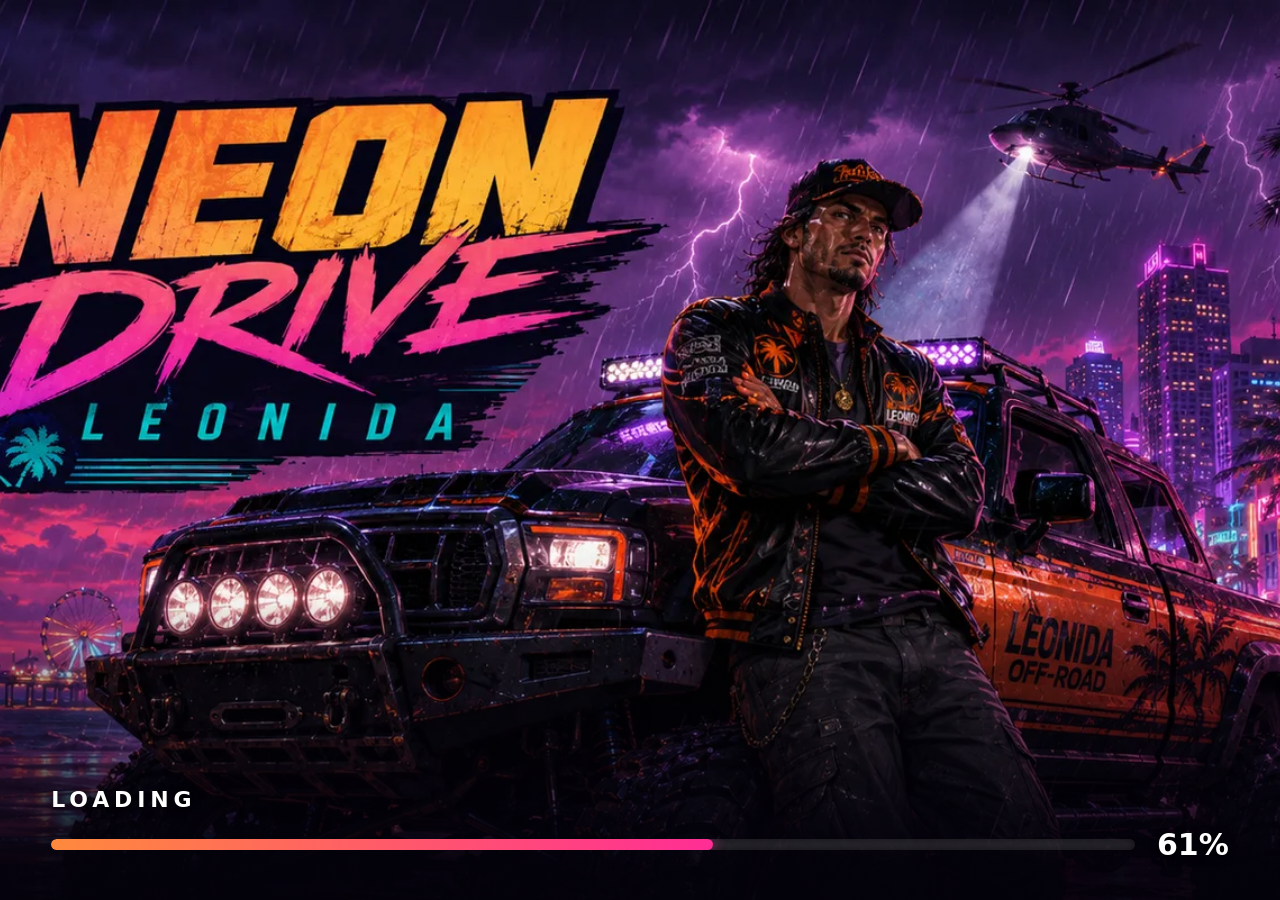
==== commit 02fa0fb5: "Overhaul: hero menu, clean UI, fixed controls/walk, carjack eject, denser city Menu / UI (per user's" ====
--- a/gta6/index.html
+++ b/gta6/index.html
@@ -71,30 +71,33 @@
 
   /* ---------------- shared menu chrome ---------------- */
   .menuScreen { position:fixed; inset:0; z-index:50; background:#05010f center/cover no-repeat; overflow:hidden; }
-  .menuScreen::before { content:""; position:absolute; inset:0; background:linear-gradient(105deg, rgba(4,1,12,.92) 30%, rgba(4,1,12,.35) 62%, rgba(4,1,12,.1) 100%); }
-  .menuTopLogo { position:absolute; top:5vh; left:4.5vw; z-index:3; }
-  .footer { position:absolute; bottom:2.2vh; left:4.5vw; right:4.5vw; z-index:3; display:flex; align-items:center; gap:1.4vw;
-    font-size:min(2vw,15px); color:#b9a8d6; letter-spacing:.05em; border-top:1px solid rgba(255,255,255,.12); padding-top:1.2vh; }
-  .footer .disc { color:var(--cyan); font-weight:700; }
-  .footer .newsTag { color:var(--pink); font-weight:800; letter-spacing:.15em; }
-  .footer .newsBody { color:#e7dcf7; }
+  /* home: light touch so the baked title shows; darken only bottom-left for button legibility */
+  .menuScreen::before { content:""; position:absolute; inset:0; pointer-events:none;
+    background:linear-gradient(to top, rgba(3,1,10,.9) 0%, rgba(3,1,10,.3) 22%, rgba(3,1,10,0) 46%),
+               radial-gradient(90% 80% at 18% 88%, rgba(3,1,10,.75), rgba(3,1,10,0) 60%); }
+  #pause::before { background:linear-gradient(105deg, rgba(3,1,10,.9) 42%, rgba(3,1,10,.55) 100%); }
+  .footIc { height:1.4em; width:1.4em; object-fit:contain; vertical-align:middle; opacity:.85; }
+  /* icon slots — vanish (this.remove()) if the PNG is absent, leaving clean text */
+  .mIcon { display:inline-block; width:1.25em; height:1.25em; object-fit:contain; vertical-align:-.22em; margin-right:.6em; opacity:.92; }
+  .pcAv img { width:100%; height:100%; object-fit:cover; border-radius:.5em; }
+  .pcCash .mIcon { width:1em; height:1em; margin-right:.35em; vertical-align:-.12em; }
 
   /* ---------------- HOME MENU ---------------- */
-  #homeMenu { position:absolute; left:4.5vw; bottom:12vh; z-index:3; width:min(34vw,420px); }
-  .mItem { display:flex; align-items:center; gap:1vw; padding:1.15vh 1.4vw; margin:0.35vh 0; border-radius:.5em;
-    font-size:min(2.8vw,26px); font-weight:700; color:#e9dcff; cursor:pointer; border:1px solid transparent; transition:all .12s; }
-  .mItem .ic { width:1.3em; text-align:center; opacity:.85; }
-  .mItem.sel { background:linear-gradient(90deg, var(--pink), rgba(255,45,149,.15)); color:#fff; border-color:rgba(255,255,255,.25);
-    box-shadow:0 6px 24px rgba(255,45,149,.4); transform:translateX(6px); }
-  .mItem.dim { opacity:.4; }
-  .playerCard { position:absolute; top:5vh; right:4.5vw; z-index:3; display:flex; align-items:center; gap:1vw;
-    background:rgba(10,4,26,.6); border:1px solid rgba(255,255,255,.15); border-radius:.7em; padding:1.1vh 1.3vw; backdrop-filter:blur(6px); }
-  .playerCard .pcAv { width:min(7vw,58px); height:min(7vw,58px); border-radius:.5em; background:linear-gradient(135deg,#7b2dff,#ff2d95); display:flex; align-items:center; justify-content:center; font-size:min(4vw,32px); }
-  .playerCard .pcName { font-weight:800; font-size:min(2.4vw,20px); color:#fff; }
-  .playerCard .pcCash { color:var(--yellow); font-weight:700; font-size:min(2vw,16px); }
-  .playerCard .pcRank { color:#cbb8e6; font-size:min(1.8vw,14px); }
+  /* compact button stack, bottom-left, clear of the baked title */
+  #homeMenu { position:absolute; left:3.8vw; bottom:6vh; z-index:3; width:min(23vw,265px); }
+  .mItem { display:flex; align-items:center; padding:.55vh 1vw; margin:.28vh 0; border-radius:.45em;
+    font-size:min(2vw,19px); font-weight:700; letter-spacing:.02em; color:#e9dcff; cursor:pointer; border:1px solid transparent; transition:all .1s;
+    text-shadow:0 2px 8px rgba(0,0,0,.7); }
+  .mItem.sel { background:linear-gradient(90deg, var(--pink), rgba(255,45,149,.12)); color:#fff; border-color:rgba(255,255,255,.25);
+    box-shadow:0 5px 20px rgba(255,45,149,.45); transform:translateX(5px); }
+  .playerCard { position:absolute; top:4vh; right:4vw; z-index:3; display:flex; align-items:center; gap:.8vw;
+    background:rgba(10,4,26,.5); border:1px solid rgba(255,255,255,.15); border-radius:.6em; padding:.9vh 1.1vw; backdrop-filter:blur(6px); }
+  .playerCard .pcAv { width:min(5.5vw,46px); height:min(5.5vw,46px); border-radius:.5em; overflow:hidden; background:linear-gradient(135deg,#7b2dff,#ff2d95); }
+  .playerCard .pcName { font-weight:800; font-size:min(2vw,17px); color:#fff; }
+  .playerCard .pcCash { color:var(--yellow); font-weight:700; font-size:min(1.7vw,14px); }
+  .playerCard .pcRank { color:#cbb8e6; font-size:min(1.5vw,12px); }
   .playerCard .pcRank b { color:var(--cyan); }
-  .xpbar { width:min(14vw,150px); height:5px; border-radius:3px; background:rgba(255,255,255,.15); margin-top:.35em; overflow:hidden; }
+  .xpbar { width:min(11vw,120px); height:4px; border-radius:3px; background:rgba(255,255,255,.15); margin-top:.3em; overflow:hidden; }
   .xpbar>i { display:block; height:100%; width:47%; background:linear-gradient(90deg,var(--cyan),var(--pink)); }
 
   /* ---------------- SETTINGS / PAUSE ---------------- */
@@ -142,27 +145,20 @@
 
 <!-- ===================== HOME MENU ===================== -->
 <div id="title" class="menuScreen hidden">
-  <div class="menuTopLogo logoImg"><span class="l1">NEON&nbsp;DRIVE</span><span class="l2">LEONIDA</span></div>
   <div class="playerCard">
-    <div class="pcAv">🧑‍🎤</div>
+    <div class="pcAv"><img src="./assets/icons/avatar.png" onerror="this.remove()"></div>
     <div>
       <div class="pcName">PLAYER1</div>
-      <div class="pcCash">💵 <span id="pcCash">$0</span></div>
+      <div class="pcCash"><img class="mIcon" src="./assets/icons/icon_cash.png" onerror="this.remove()"><span id="pcCash">$0</span></div>
       <div class="pcRank">RANK <b id="pcRank">1</b><div class="xpbar"><i id="pcXp"></i></div></div>
     </div>
   </div>
   <div id="homeMenu"></div>
-  <div class="footer">
-    <span class="disc">💬 JOIN OUR DISCORD</span> ·
-    <span class="newsTag">NEWS</span>
-    <span class="newsBody" id="newsBody">Welcome to Neon Drive: Leonida — built for TV &amp; Xbox controller.</span>
-  </div>
 </div>
 
 <!-- ===================== PAUSE / SETTINGS ===================== -->
 <div id="pause" class="menuScreen hidden">
-  <div class="menuTopLogo logoImg"><span class="l1">NEON&nbsp;DRIVE</span><span class="l2">LEONIDA</span></div>
-  <div id="pauseTag">PAUSED ❚❚</div>
+  <div id="pauseTag">PAUSED</div>
   <div id="setWrap">
     <div id="setCats"></div>
     <div id="setPanel">
@@ -170,14 +166,13 @@
       <div id="setRows"></div>
     </div>
   </div>
-  <div class="setHints"><span class="key">↑↓</span> navigate · <span class="key">←→</span>/<span class="key">A</span> change · <span class="key">LB</span><span class="key">RB</span> category · <span class="key">B</span>/<span class="key">Esc</span> resume</div>
+  <div class="setHints"><span class="key">B</span> Back<span style="margin:0 1.2em"></span><span class="key">A</span> Select</div>
 </div>
 
 <!-- ===================== LOADING ===================== -->
 <div id="loading">
-  <div id="loadtip">🌴 <b>TIP:</b> Press <span class="key">Y</span> to jack any car — your ride stays parked (green dot) when you leave it.</div>
   <div id="loadingInner">
-    <div id="loadtext">LOADING <b>LEONIDA</b>…</div>
+    <div id="loadtext">LOADING</div>
     <div id="loadRow">
       <div id="loadbarWrap"><div id="loadbar"></div></div>
       <div id="loadpct">0%</div>
@@ -204,8 +199,8 @@
    ========================================================================= */
 const LITE=new URLSearchParams(location.search).has('lite'); // tiny world for automated tests / weak GPUs
 const CFG = LITE
-  ? { world:240, block:78, road:18, buildings:10, traffic:6, peds:8, coins:12, ramps:2, shadow:1024 }
-  : { world:620, block:78, road:18, buildings:150, traffic:14, peds:20, coins:44, ramps:6, shadow:2048 };
+  ? { world:240, block:78, road:18, buildings:10, traffic:6, peds:8, coins:12, ramps:2, parkedCars:6, shadow:1024 }
+  : { world:620, block:78, road:18, buildings:150, traffic:18, peds:26, coins:44, ramps:6, parkedCars:44, shadow:2048 };
 const MPH = 2.23694;
 const clamp=(v,a,b)=>Math.min(b,Math.max(a,v));
 const lerp=(a,b,t)=>a+(b-a)*t;
@@ -416,6 +411,12 @@
   barrier:     {file:'road_concrete_barrier.glb',    fit:{fitAxis:'x',fitSize:4},  kind:'prop'},
   ramp:        {file:'decor_small_jump_ramp.glb',    fit:{fitAxis:'x',fitSize:6},  kind:'prop'},
   coin:        {file:'pickup_gold_coin.glb',         fit:{fitAxis:'max',fitSize:1.4},kind:'pickup'},
+  tree:        {file:'env_city_tree_green.glb',      fit:{fitAxis:'y',fitSize:7},  kind:'prop'},
+  hydrant:     {file:'city_fire_hydrant_red.glb',    fit:{fitAxis:'y',fitSize:0.9},kind:'prop'},
+  bench:       {file:'city_wood_metal_bench.glb',    fit:{fitAxis:'x',fitSize:1.8},kind:'prop'},
+  dumpster:    {file:'city_green_dumpster.glb',      fit:{fitAxis:'x',fitSize:2.2},kind:'prop'},
+  bin:         {file:'city_trash_bin_round.glb',     fit:{fitAxis:'y',fitSize:1.1},kind:'prop'},
+  booth:       {file:'city_red_phone_booth.glb',     fit:{fitAxis:'y',fitSize:2.4},kind:'prop'},
 };
 const PROTO={};
 // Rigged people (Quaternius Universal Base Characters, CC0) — loaded as-is (already Y-up, ~1.75m)
@@ -503,15 +504,19 @@
   // phase advances outside; intensity 0..1 (0 = standing)
   walk(phase, intensity){
     const b=this.bones; if(!b) return;
-    const s=Math.sin(phase), c=Math.sin(phase+Math.PI); const k=intensity;
-    if(b.thigh_l) b.thigh_l.rotation.x=this.base.thigh_l.x + s*0.55*k;
-    if(b.thigh_r) b.thigh_r.rotation.x=this.base.thigh_r.x + c*0.55*k;
-    if(b.calf_l)  b.calf_l.rotation.x =this.base.calf_l.x  + Math.max(0,-s)*0.7*k;
-    if(b.calf_r)  b.calf_r.rotation.x =this.base.calf_r.x  + Math.max(0,-c)*0.7*k;
-    if(b.upperarm_l) b.upperarm_l.rotation.x=this.base.upperarm_l.x + c*0.35*k;
-    if(b.upperarm_r) b.upperarm_r.rotation.x=this.base.upperarm_r.x + s*0.35*k;
-    if(b.spine_01) b.spine_01.rotation.x=this.base.spine_01.x + 0.05*k;
-    this.group.position.y=Math.abs(Math.sin(phase))*0.05*k;
+    const k=intensity, s=Math.sin(phase);
+    if(b.thigh_l) b.thigh_l.rotation.x=this.base.thigh_l.x + s*0.5*k;
+    if(b.thigh_r) b.thigh_r.rotation.x=this.base.thigh_r.x - s*0.5*k;
+    // knees flex (negative) while that leg is swinging back/through
+    if(b.calf_l)  b.calf_l.rotation.x =this.base.calf_l.x - Math.max(0,-s)*0.95*k;
+    if(b.calf_r)  b.calf_r.rotation.x =this.base.calf_r.x - Math.max(0, s)*0.95*k;
+    // arms swing opposite to the same-side leg
+    if(b.upperarm_l) b.upperarm_l.rotation.x=this.base.upperarm_l.x - s*0.42*k;
+    if(b.upperarm_r) b.upperarm_r.rotation.x=this.base.upperarm_r.x + s*0.42*k;
+    if(b.lowerarm_l) b.lowerarm_l.rotation.x=this.base.lowerarm_l.x - 0.25*k;
+    if(b.lowerarm_r) b.lowerarm_r.rotation.x=this.base.lowerarm_r.x - 0.25*k;
+    if(b.spine_01) b.spine_01.rotation.x=this.base.spine_01.x + 0.04*k;
+    this.group.position.y=Math.abs(Math.sin(phase))*0.04*k;
   }
 }
 function inst(key){ const p=PROTO[key]; if(!p) return new THREE.Group(); const c=p.clone(true); c.userData.dim=p.userData.dim; return c; }
@@ -623,14 +628,14 @@
     const cx=bl.cx, cz=bl.cz;
     if(HAS_KIT && Math.random()<0.45){
       // pre-assembled building from the kit, scale-varied
-      const kb=pick(KIT_BUILDINGS); const s=rand(0.9,1.6), ry=pick([0,Math.PI/2,Math.PI,-Math.PI/2]);
+      const kb=pick(KIT_BUILDINGS); const s=rand(1.3,2.2), ry=pick([0,Math.PI/2,Math.PI,-Math.PI/2]);
       bldMats[kb.name].push(M4(cx,0,cz,ry,s,s,s));
       const rot=Math.abs(Math.round(ry/(Math.PI/2)))%2===1;
       colliders.push({x:cx,z:cz,hw:(rot?kb.hd:kb.hw)*s+0.5,hd:(rot?kb.hw:kb.hd)*s+0.5});
     } else if(HAS_KIT){
       // modular tower: ring of 2×1m panels, window rows, cornice cap, tiled roof
       const st=pick(TOWER_STYLES);
-      const wP=randi(5,9), dP=randi(5,9);            // panels per side
+      const wP=randi(7,12), dP=randi(7,12);          // panels per side (2m each) — fill the block
       const wHalf=wP, dHalf=dP;                       // meters (panels are 2m wide)
       const rows=randi(10,34);
       towerMats[st.wall]=towerMats[st.wall]||[]; towerMats[st.win]=towerMats[st.win]||[]; towerMats[st.first]=towerMats[st.first]||[]; towerMats[st.cornice]=towerMats[st.cornice]||[];
@@ -668,13 +673,36 @@
   for(const [name,mats] of Object.entries(towerMats)) instKit(name,mats);
   for(const [name,mats] of Object.entries(roofMats)) instKit(name,mats);
   instKit('Prop_ACUnit',acMats);
-  // palms + lamps along road corners (Miami flavor from the 100-pack)
-  let props=0;
+  // ---- street furniture: fills the empty space and gives things to hit ----
+  const place=(key,x,z,ry=rand(0,TAU),col=null)=>{ const p=inst(key); p.position.set(x,0,z); p.rotation.y=ry; world.add(p);
+    if(col) colliders.push({x,z,hw:col,hd:col}); return p; };
+  let lamps=0;
   for(const c of coords){ for(const d of coords){
-    if(Math.abs(c)>W-30||Math.abs(d)>W-30) continue;
-    if(Math.random()<0.5){ const p=inst(Math.random()<0.6?'palm_tall':'palm_short'); p.position.set(c+14,0,d+14); p.rotation.y=rand(0,TAU); world.add(p); }
-    if(Math.random()<0.4 && props<70){ const l=inst('lamp'); l.position.set(c-14,0,d-14); l.rotation.y=rand(0,TAU); world.add(l); props++; }
+    if(Math.abs(c)>W-24||Math.abs(d)>W-24) continue;
+    // sidewalk corners of this intersection get greenery + fixtures (colliders on the solid ones)
+    if(Math.random()<0.7) place(Math.random()<0.55?'palm_tall':'tree', c+13, d+13, rand(0,TAU), 0.7);
+    if(Math.random()<0.6) place(Math.random()<0.5?'palm_short':'tree', c-13, d+13, rand(0,TAU), 0.7);
+    if(lamps<90 && Math.random()<0.7){ place('lamp', c-13, d-13, rand(0,TAU)); lamps++; }
+    if(Math.random()<0.35) place('hydrant', c+13, d-13, rand(0,TAU), 0.4);
+    if(Math.random()<0.25) place('booth', c+11, d-11, rand(0,TAU), 0.6);
+    if(Math.random()<0.3) place('bin', c-11, d+11, rand(0,TAU), 0.4);
+    if(Math.random()<0.3) place('bench', c+11, d+11, pick([0,Math.PI/2]), 0.9);
+    if(Math.random()<0.22) place('dumpster', c+rand(-6,6), d+rand(-6,6), pick([0,Math.PI/2]), 1.1);
   }}
+  // ---- parked cars along the curbs: big density boost, all solid ----
+  let parkedDecor=0;
+  for(const line of roadLines){ if(parkedDecor>=CFG.parkedCars) break;
+    for(let t=0;t<3 && parkedDecor<CFG.parkedCars;t++){
+      const off=CFG.road*0.55*(Math.random()<0.5?1:-1); // at the curb, clear of the driving lanes
+      let x,z,ry;
+      if(line.dir==='h'){ x=rand(-W+40,W-40); z=line.z+off; ry=off>0?0:Math.PI; }
+      else { z=rand(-W+40,W-40); x=line.x+off; ry=off>0?-Math.PI/2:Math.PI/2; }
+      if(blocked(x,z,3)) continue;
+      if(Math.random()<0.4) continue; // leave gaps
+      const car=inst(pick(CAR_KEYS)); car.position.set(x,0,z); car.rotation.y=ry; world.add(car);
+      colliders.push({x,z,hw:1.2,hd:2.4}); parkedDecor++;
+    }
+  }
   // ramps on some roads
   for(let i=0;i<CFG.ramps;i++){ const r=inst('ramp'); const line=pick(roadLines);
     if(line.dir==='h'){ r.position.set(rand(-W+40,W-40),0,line.z); r.rotation.y=Math.PI/2; }
@@ -800,7 +828,7 @@
   const f=new THREE.Vector3(Math.sin(p.heading),0,Math.cos(p.heading)); let nx=p.pos.x+f.x*spd*dt, nz=p.pos.z+f.z*spd*dt;
   if(blocked(nx,nz,0.8)||Math.abs(nx)>W-4||Math.abs(nz)>W-4){ p.heading+=Math.PI*0.7; nx=p.pos.x; nz=p.pos.z; }
   p.pos.set(nx,0,nz); p.mesh.position.set(nx,0,nz); p.mesh.rotation.y=p.heading;
-  p.phase+=dt*spd*4.2; p.char.walk(p.phase, clamp(spd/2.2,0.4,1.4)); }
+  p.phase+=dt*spd*2.6; p.char.walk(p.phase, clamp(spd/2.2,0.4,1.2)); }
 
 // =========================================================================
 //  COINS (collectibles)
@@ -824,7 +852,7 @@
   let dh=Math.atan2(to.x,to.z)-c.heading; while(dh>Math.PI)dh-=TAU; while(dh<-Math.PI)dh+=TAU;
   c.drive(dt,dist>10?1:0,dist<8?0.6:0,clamp(dh*1.5,-1,1),false); c.integrate(dt);
   if(dist<6 && Math.abs(player.inCar?player.inCar.speed:player.speed)<4) busted(); }
-function busted(){ if(bustCd>0) return; bustCd=3; const lost=Math.round(State.cash*0.3); State.cash=Math.max(0,State.cash-lost); renderCash(); toast(`🚨 BUSTED! Lost <b>$${lost}</b>`,2500); rumble(0.8,1,450); cam.shake=0.4; clearPolice(); setWanted(0); }
+function busted(){ if(bustCd>0) return; bustCd=3; const lost=Math.round(State.cash*0.3); State.cash=Math.max(0,State.cash-lost); renderCash(); toast(`BUSTED — lost <b>$${lost}</b>`,2500); rumble(0.8,1,450); cam.shake=0.4; clearPolice(); setWanted(0); }
 function clearPolice(){ for(const c of State.police) c.remove(); State.police.length=0; }
 
 // =========================================================================
@@ -838,8 +866,8 @@
 function startMission(){ const pickup=roadPoint(); let drop=roadPoint(),g=0; while(drop.distanceTo(pickup)<140&&g++<10) drop=roadPoint();
   const mk=makeMarker(0xffd23f); mk.position.copy(pickup); world.add(mk);
   State.mission={phase:'pickup',pickup,drop,marker:mk,reward:randi(300,700)}; setObjective('Drive to the package',pickup); Audio.chime(); }
-function missionPhase(){ const m=State.mission; if(m.phase==='pickup'){ m.phase='deliver'; m.marker.position.copy(m.drop); m.marker.traverse(o=>{ if(o.material&&o.material.color) o.material.color.setHex(0x39ff88); }); setObjective('Deliver the package',m.drop); toast('📦 Package secured — deliver it!'); Audio.chime(); }
-  else { State.cash+=m.reward; renderCash(); Audio.cash(); rumble(0.3,0.2,200); toast(`💰 Delivered! <b>+$${m.reward}</b>`,2600); world.remove(m.marker); State.mission=null; setObjective('Find the next job…',null); setTimeout(()=>{ if(State.mode==='play') startMission(); },1500); } }
+function missionPhase(){ const m=State.mission; if(m.phase==='pickup'){ m.phase='deliver'; m.marker.position.copy(m.drop); m.marker.traverse(o=>{ if(o.material&&o.material.color) o.material.color.setHex(0x39ff88); }); setObjective('Deliver the package',m.drop); toast('Package secured — deliver it'); Audio.chime(); }
+  else { State.cash+=m.reward; renderCash(); Audio.cash(); rumble(0.3,0.2,200); toast(`Delivered  <b>+$${m.reward}</b>`,2600); world.remove(m.marker); State.mission=null; setObjective('Find the next job',null); setTimeout(()=>{ if(State.mode==='play') startMission(); },1500); } }
 
 // =========================================================================
 //  CAMERA  (chase cam, auto-behind, TV-friendly)
@@ -855,16 +883,18 @@
   const av=player.inCar; const focus=(av?av.pos:player.pos);
   const focusY=(av?av.y:(player.y||0));
   const mode=CAM_MODES[cam.mode];
-  const lookS=SET.lookSens, mx=Input.camX()*lookS, my=Input.camY()*lookS*(SET.invertY?-1:1);
+  // GTA-standard (non-inverted) defaults: right→pan right, up→look up. Toggles flip each axis.
+  const rawX=Input.camX(), rawY=Input.camY();
+  const mx=rawX*SET.lookSens*2.5*(SET.invertX?-1:1)*dt, my=rawY*SET.lookSens*1.2*(SET.invertY?-1:1)*dt;
   if(av && SET.autoCam){ // recenter behind car; right stick nudges temporarily
-    cam.manual=lerp(cam.manual,0,dt*2.2)-mx*dt*2.5;
-    cam.pitch=clamp(cam.pitch-my*dt*1.2,0.02,0.85);
+    cam.manual=lerp(cam.manual,0,dt*2.2)+mx;
+    cam.pitch=clamp(cam.pitch+my,0.02,0.85);
     cam.yaw=av.heading+cam.manual;
   } else { // free orbit (on foot, or in-car with auto-center off)
-    cam.footYaw-=mx*dt*2.5; cam.pitch=clamp(cam.pitch-my*dt*1.2,0.02,0.85);
-    if(!av && player.speed>0.5&&Math.abs(mx)<0.05){
+    cam.footYaw+=mx; cam.pitch=clamp(cam.pitch+my,0.02,0.85);
+    if(!av && player.speed>1.0 && Math.abs(rawX)<0.05){ // gentle trail behind, only when not steering camera
       let dy=player.heading-cam.footYaw; while(dy>Math.PI)dy-=TAU; while(dy<-Math.PI)dy+=TAU;
-      cam.footYaw+=dy*clamp(dt*1.2,0,1);
+      cam.footYaw+=dy*clamp(dt*0.7,0,1);
     }
     cam.yaw=cam.footYaw;
   }
@@ -936,11 +966,24 @@
 function nearestCar(maxD){ let best=null,bd=maxD;
   for(const c of traffic.concat(State.police,parked)){ const d=c.pos.distanceTo(player.pos); if(d<bd){ bd=d; best=c; } }
   return best; }
+// throw the occupant out when you jack a moving/occupied car (GTA-style)
+function ejectDriver(c){
+  const proto=CHAR_PROTO.male; if(!proto){ return; }
+  const left=new THREE.Vector3(-Math.cos(c.heading),0,Math.sin(c.heading)); // driver door side
+  const pos=c.pos.clone().addScaledVector(left,2.9); pos.y=0;  // thrown clear of the car
+  const char=new Character(Math.random()<0.5?'male':'female',{skinTint:pick(SKIN_TONES),clothTint:pick(CLOTH_TINTS)});
+  const g=new THREE.Group(); g.add(char.group); g.position.copy(pos); scene.add(g);
+  const away=left.clone();
+  peds.push({mesh:g,char,pos,heading:Math.atan2(away.x,away.z),speed:rand(1.8,2.6),t:rand(1,2),phase:0,down:2.0,downDir:away,panic:6,screamed:0});
+  Audio.thud(0.5); toast('Carjacked',1100);
+}
 function enterCar(c){
+  const wasOccupied = traffic.includes(c) || State.police.includes(c); // parked cars are empty
   player.inCar=c; player.mesh.visible=false;
   for(const list of [traffic,parked]){ const i=list.indexOf(c); if(i>=0) list.splice(i,1); }
   const pi=State.police.indexOf(c); if(pi>=0) State.police.splice(pi,1);
-  if(c.police){ addWanted(2); toast('🚔 Grand theft: police cruiser!'); }
+  if(wasOccupied) ejectDriver(c);
+  if(c.police){ addWanted(2); toast('Grand theft: police cruiser'); }
   c.ai=null; hidePrompt(); Audio.blip(660,0.1,'sine',0.25); rumble(0.3,0.5,120); }
 function exitCar(){ const c=player.inCar; if(!c) return;
   // try right side, then left, then behind — never exit into a wall
@@ -966,7 +1009,7 @@
     const dir=new THREE.Vector3().addScaledVector(cr,mxv).addScaledVector(cf,-myv);
     if(dir.lengthSq()>0.001){ dir.normalize(); player.heading=Math.atan2(dir.x,dir.z);
       let nx=player.pos.x+dir.x*spd*dt, nz=player.pos.z+dir.z*spd*dt;
-      if(!blocked(nx,nz,0.6)){ player.pos.x=clamp(nx,-W+4,W-4); player.pos.z=clamp(nz,-W+4,W-4); } legPhase+=dt*(sprint?16:10); }
+      if(!blocked(nx,nz,0.6)){ player.pos.x=clamp(nx,-W+4,W-4); player.pos.z=clamp(nz,-W+4,W-4); } legPhase+=dt*spd*mag*2.4; }
     player.speed=spd*mag;
   } else player.speed=0;
   // jump (GTA V: X button)
@@ -996,7 +1039,7 @@
   for(const p of peds){ if(!p.down&&p.pos.distanceTo(c.pos)<2.2&&sp>6){
     p.down=4; p.downDir=new THREE.Vector3().subVectors(p.pos,c.pos).setY(0).normalize();
     p.pos.addScaledVector(p.downDir,1.5);
-    addWanted(1); Audio.thud(0.6); rumble(0.4,0.6,150); toast('😱 Watch the pedestrians!',1400); } }
+    addWanted(1); Audio.thud(0.6); rumble(0.4,0.6,150); toast('Watch the pedestrians',1400); } }
   for(const t of traffic){ if(t.pos.distanceTo(c.pos)<3.4&&sp>12){ const push=new THREE.Vector3().subVectors(t.pos,c.pos).setY(0).normalize().multiplyScalar(2); t.pos.add(push); if(Math.random()<0.25) addWanted(1); Audio.thud(0.5); rumble(0.3,0.5,140); } }
   showPrompt('Exit vehicle'); if(Input.interact()){ hidePrompt(); Audio.screech(0); exitCar(); }
 }
@@ -1014,10 +1057,10 @@
     if(bustCd>0) bustCd-=dt;
     if(Input.start()) pause();
     // GTA V extras: camera mode (View), radio (D-pad left), headlights (D-pad right), horn (L3)
-    if(Input.camCycle()){ cam.mode=(cam.mode+1)%CAM_MODES.length; toast('📷 Camera: '+CAM_MODES[cam.mode].name,1000); }
-    if(Input.radioCycle()){ toast('📻 '+Radio.cycle(),1400); Audio.blip(1200,0.05,'sine',0.15); }
+    if(Input.camCycle()){ cam.mode=(cam.mode+1)%CAM_MODES.length; toast('Camera: '+CAM_MODES[cam.mode].name,1000); }
+    if(Input.radioCycle()){ toast('Radio: '+Radio.cycle(),1400); Audio.blip(1200,0.05,'sine',0.15); }
     if(player.inCar){
-      if(Input.headlightToggle()){ State.lightsOn=!State.lightsOn; toast('💡 Headlights '+(State.lightsOn?'on':'off'),900); }
+      if(Input.headlightToggle()){ State.lightsOn=!State.lightsOn; toast('Headlights '+(State.lightsOn?'on':'off'),900); }
       Audio.horn(Input.horn());
       if(Input.horn()){ for(const p of peds){ if(p.pos.distanceTo(player.inCar.pos)<10&&!p.down) p.panic=Math.max(p.panic||0,0.8); } }
     } else Audio.horn(false);
@@ -1048,7 +1091,7 @@
 const IS_XBOX=/xbox/i.test(navigator.userAgent);
 
 // ========================= SETTINGS =========================
-const SET={ units:'MPH', autoCam:true, invertY:false, minimap:'ON', difficulty:'NORMAL',
+const SET={ units:'MPH', autoCam:true, invertX:false, invertY:false, minimap:'ON', difficulty:'NORMAL',
   camDefault:'NEAR', fullscreen:IS_XBOX, shadows:'HIGH', drawDist:'MED',
   masterVol:0.9, musicVol:0.6, sfxVol:0.6, vibration:true, steerSens:1.0, lookSens:1.0 };
 function saveSet(){ try{ localStorage.setItem('nd_set',JSON.stringify(SET)); }catch(e){} }
@@ -1104,67 +1147,62 @@
 
 // ========================= HOME MENU =========================
 const HOME_ITEMS=[
-  {ic:'▶',  label:'CONTINUE',   act:()=>startGame()},
-  {ic:'✚',  label:'NEW GAME',   act:()=>{ State.cash=0; renderCash(); startGame(); }},
-  {ic:'🏁', label:'MISSIONS',   act:()=>startGame()},
-  {ic:'🚗', label:'GARAGE',     soon:true},
-  {ic:'🌐', label:'ONLINE',     soon:true},
-  {ic:'🛒', label:'STORE',      soon:true},
-  {ic:'⚙',  label:'SETTINGS',   act:()=>openSettings('home')},
-  {ic:'🎮', label:'CONTROLS',   act:()=>openSettings('home', catIndex('CONTROLS'))},
-  {ic:'⛶',  label:'FULLSCREEN', act:()=>{ SET.fullscreen=!SET.fullscreen; setFullscreen(SET.fullscreen); saveSet(); toast('⛶ Fullscreen '+(SET.fullscreen?'on':'off'),900); }},
+  {icon:'icon_continue', label:'CONTINUE',  act:()=>startGame()},
+  {icon:'icon_newgame',  label:'NEW GAME',  act:()=>{ State.cash=0; renderCash(); startGame(); }},
+  {icon:'icon_online',   label:'ONLINE',    soon:true},
+  {icon:'icon_garage',   label:'GARAGE',    soon:true},
+  {icon:'icon_missions', label:'MISSIONS',  act:()=>startGame()},
+  {icon:'icon_store',    label:'STORE',     soon:true},
+  {icon:'icon_settings', label:'SETTINGS',  act:()=>openSettings('home')},
+  {icon:'icon_exit',     label:'EXIT GAME', act:()=>location.reload()},
 ];
 let homeSel=0;
 function rankOf(){ return 1+Math.floor(State.cash/2000); }
+function iconImg(name){ return `<img class="mIcon" src="./assets/icons/${name}.png" onerror="this.remove()">`; }
 function renderHome(){
   el('pcCash').textContent='$'+State.cash.toLocaleString();
   el('pcRank').textContent=rankOf();
   el('pcXp').style.width=Math.round((State.cash%2000)/2000*100)+'%';
   el('homeMenu').innerHTML=HOME_ITEMS.map((it,i)=>
-    `<div class="mItem ${i===homeSel?'sel':''} ${it.soon?'dim':''}"><span class="ic">${it.ic}</span>${it.label}${it.soon?' <span style="font-size:.55em;color:#888;letter-spacing:.15em">SOON</span>':''}</div>`).join('');
+    `<div class="mItem ${i===homeSel?'sel':''}">${iconImg(it.icon)}${it.label}</div>`).join('');
 }
 function navHome(){
   const d=Nav.dir();
   if(d==='up'){ homeSel=(homeSel-1+HOME_ITEMS.length)%HOME_ITEMS.length; renderHome(); Audio.blip(660,0.04,'sine',0.12); }
   else if(d==='down'){ homeSel=(homeSel+1)%HOME_ITEMS.length; renderHome(); Audio.blip(660,0.04,'sine',0.12); }
   if(Nav.confirm()){ const it=HOME_ITEMS[homeSel];
-    if(it.soon){ toast('🔒 '+it.label+' — coming soon',1200); Audio.blip(200,0.12,'square',0.2); }
+    if(it.soon){ toast(it.label+' — coming soon',1100); Audio.blip(200,0.12,'square',0.2); }
     else { Audio.blip(1200,0.06,'sine',0.2); it.act(); } }
   if(Input.start()) startGame();
 }
 
 // ========================= SETTINGS SCREEN =========================
 const CATS=[
-  {key:'GAMEPLAY', ic:'🎮', rows:[
+  {key:'GAMEPLAY', icon:'cat_gameplay', rows:[
     {key:'difficulty', label:'Difficulty', type:'option', opts:['EASY','NORMAL','HARD']},
-    {key:'autoCam', label:'Auto-Center Camera (Vehicle)', type:'toggle'},
-    {key:'invertY', label:'Invert Look', type:'toggle'},
+    {key:'autoCam', label:'Auto-Center Camera', type:'toggle'},
+    {key:'invertX', label:'Invert Camera X', type:'toggle'},
+    {key:'invertY', label:'Invert Camera Y', type:'toggle'},
     {key:'minimap', label:'Minimap', type:'option', opts:['ON','OFF']},
     {key:'units', label:'Measurement System', type:'option', opts:['MPH','KMH']},
   ]},
-  {key:'DISPLAY', ic:'🖥️', rows:[
+  {key:'DISPLAY', icon:'cat_display', rows:[
     {key:'fullscreen', label:'Fullscreen', type:'toggle'},
     {key:'camDefault', label:'Default Camera Distance', type:'option', opts:['NEAR','MID','FAR']},
   ]},
-  {key:'GRAPHICS', ic:'🖼️', rows:[
+  {key:'GRAPHICS', icon:'cat_graphics', rows:[
     {key:'shadows', label:'Shadow Quality', type:'option', opts:['HIGH','LOW','OFF']},
     {key:'drawDist', label:'Draw Distance', type:'option', opts:['NEAR','MED','FAR']},
   ]},
-  {key:'AUDIO', ic:'🔊', rows:[
+  {key:'AUDIO', icon:'cat_audio', rows:[
     {key:'masterVol', label:'Master Volume', type:'percent'},
     {key:'musicVol', label:'Music Volume', type:'percent'},
     {key:'sfxVol', label:'SFX Volume', type:'percent'},
   ]},
-  {key:'CONTROLS', ic:'🎮', rows:[
+  {key:'CONTROLS', icon:'cat_controls', rows:[
     {key:'vibration', label:'Vibration', type:'toggle'},
     {key:'steerSens', label:'Steering Sensitivity', type:'level', opts:['LOW','NORMAL','HIGH'], vals:[0.7,1.0,1.4]},
     {key:'lookSens', label:'Look Sensitivity', type:'level', opts:['LOW','NORMAL','HIGH'], vals:[0.7,1.0,1.4]},
-    {info:'RT / W — Accelerate    ·    LT / S — Brake · Reverse'},
-    {info:'RB / Space — Handbrake (drift)'},
-    {info:'Y / F — Enter · Exit vehicle'},
-    {info:'A — Sprint    ·    X / Space — Jump'},
-    {info:'L3 / G — Horn    ·    View / V — Camera mode'},
-    {info:'D-Pad ◄ — Radio    ·    D-Pad ► — Headlights'},
   ]},
 ];
 let setCat=0, setRow=0, settingsReturn='play';
@@ -1177,7 +1215,7 @@
   return `<span class="arrow">‹</span><span class="val">${SET[r.key]}</span><span class="arrow">›</span>`;
 }
 function renderCats(){ el('setCats').innerHTML=CATS.map((c,i)=>
-  `<div class="catItem ${i===setCat?'sel':''}"><span class="ic">${c.ic}</span>${c.key}</div>`).join(''); }
+  `<div class="catItem ${i===setCat?'sel':''}">${iconImg(c.icon)}${c.key}</div>`).join(''); }
 function renderRows(){ el('setPanelTitle').textContent=CATS[setCat].key;
   el('setRows').innerHTML=CATS[setCat].rows.map((r,i)=> r.info
     ? `<div class="setRow" style="opacity:.7;border:none"><span class="lab" style="font-size:min(2vw,16px);color:#b9a8d6">${r.info}</span></div>`
@@ -1226,15 +1264,6 @@
 
 // ========================= LOADING SCREEN =========================
 const LOAD_IMGS=['load1_offroad','load2_supra','load3_lambo','load4_katana','load5_boat','load6_challenger','load7_garage','load8_moto'];
-const LOAD_TIPS=[
-  '🌴 <b>TIP:</b> Press <span class="key">Y</span> to jack any car — your ride stays parked (green dot) when you leave it.',
-  '🏁 <b>TIP:</b> Hit a ramp at speed to catch big air. Land it for a rush.',
-  '🚔 <b>TIP:</b> Hit pedestrians or ram traffic and you\'ll earn ★ — the cops will come.',
-  '💵 <b>TIP:</b> Grab glowing gold coins on the roads for quick cash.',
-  '📻 <b>TIP:</b> Tap <span class="key">D-Pad ◄</span> to change the radio station.',
-  '📷 <b>TIP:</b> Press <span class="key">View</span> to switch between near, mid and far cameras.',
-  '📦 <b>TIP:</b> Deliver packages from the yellow marker to the green one for big payouts.',
-];
 function pickInt(seed){ return Math.floor((Math.sin(seed*97.13)*0.5+0.5)*1e6); }
 
 // ========================= BOOT =========================
@@ -1244,13 +1273,12 @@
   // random art + tip for this load (seeded off time-of-boot bits we already have)
   const seed=(performance.now()%1000)+1;
   el('loading').style.backgroundImage=`url(./assets/loading/${LOAD_IMGS[pickInt(seed)%LOAD_IMGS.length]}.webp)`;
-  el('loadtip').innerHTML=LOAD_TIPS[pickInt(seed*1.7)%LOAD_TIPS.length];
-  el('title').style.backgroundImage=`url(./assets/loading/${LOAD_IMGS[pickInt(seed*2.3)%LOAD_IMGS.length]}.webp)`;
-  el('pause').style.backgroundImage=el('title').style.backgroundImage;
+  el('title').style.backgroundImage=`url(./assets/menu_bg.webp)`;   // fixed hero art (title baked in)
+  el('pause').style.backgroundImage=`url(./assets/menu_bg.webp)`;
   const bar=el('loadbar'), pct=el('loadpct');
   const setP=(p)=>{ const v=Math.round(p*100); bar.style.width=v+'%'; pct.textContent=v+'%'; };
-  await loadAssets((p,k)=>{ setP(p*0.9); el('loadtext').innerHTML='LOADING <b>'+k.toUpperCase().replace(/_/g,' ')+'</b>…'; });
-  el('loadtext').innerHTML='BUILDING <b>LEONIDA</b>…'; setP(0.94);
+  await loadAssets((p,k)=>{ setP(p*0.9); });
+  setP(0.94);
   attachPlayerCharacter();
   buildWorld(); spawnCoins();
   for(let i=0;i<CFG.traffic;i++) spawnTraffic();
@@ -1258,7 +1286,7 @@
   playerCar=new Car('car_sports', CFG.road*0.24, 0, false); playerCar.heading=0; playerCar.integrate(0.0001);
   player.inCar=playerCar; player.mesh.visible=false;
   cam.yaw=0; camera.position.set(0,12,-22);
-  applyAll(); setP(1); el('loadtext').innerHTML='READY';
+  applyAll(); setP(1);
   // keep the artwork up for a beat so it's actually seen, then reveal the home menu
   const MIN=2600, wait=Math.max(0, MIN-(performance.now()-t0));
   setTimeout(()=>{ el('loading').style.transition='opacity .5s'; el('loading').style.opacity='0';
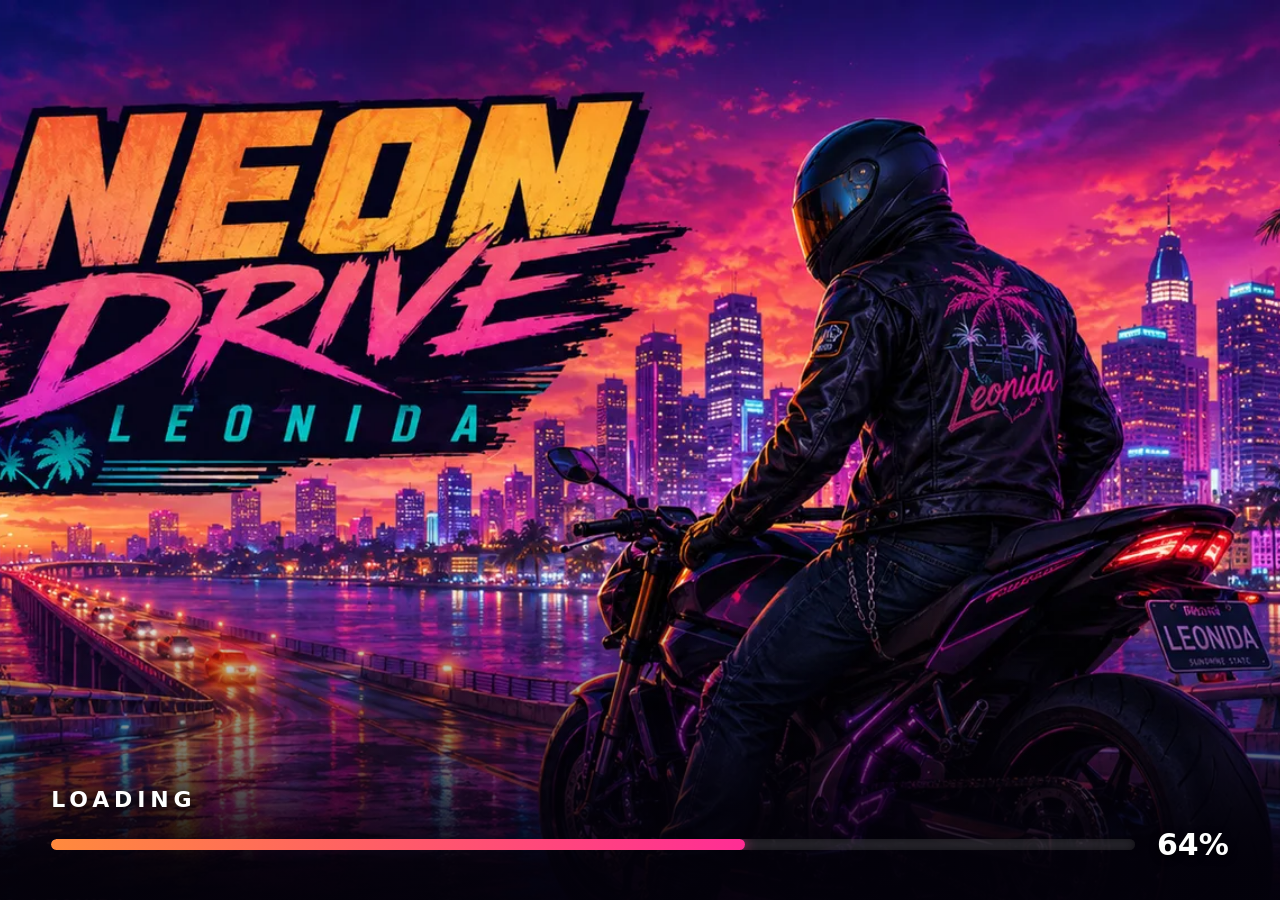
==== commit b446d8f2: "Visual overhaul: new car pack, time-of-day, vehicle lights, neon, FX New cars (from the `car` releas" ====
--- a/gta6/index.html
+++ b/gta6/index.html
@@ -13,6 +13,7 @@
     -webkit-user-select:none; user-select:none; touch-action:none; cursor:default; }
   #game { position:fixed; inset:0; }
   canvas { display:block; }
+  #grade { position:fixed; inset:0; z-index:8; pointer-events:none; mix-blend-mode:soft-light; opacity:.3; background:#fff; transition:background .8s; }
 
   #hud { position:fixed; inset:0; pointer-events:none; z-index:10; }
   .panel { position:absolute; }
@@ -133,6 +134,7 @@
 </head>
 <body>
 <div id="game"></div>
+<div id="grade"></div>
 
 <div id="hud" class="hidden">
   <div id="objective" class="panel"><div id="objLabel">Objective</div><div id="objText">—</div><div id="dist"></div></div>
@@ -348,17 +350,98 @@
   vertexShader:`varying vec3 v; void main(){ v=normalize(position); gl_Position=projectionMatrix*modelViewMatrix*vec4(position,1.0);} `,
   fragmentShader:`varying vec3 v; uniform vec3 top,horizon,bottom,sunDir,sunCol; void main(){ float h=v.y; vec3 c; if(h>0.0) c=mix(horizon,top,pow(clamp(h,0.0,1.0),0.55)); else c=mix(horizon,bottom,pow(clamp(-h,0.0,1.0),0.6)); float s=max(dot(v,normalize(sunDir)),0.0); c+=sunCol*pow(s,20.0)*0.9+sunCol*pow(s,3.0)*0.12; gl_FragColor=vec4(c,1.0);} ` });
 scene.add(new THREE.Mesh(new THREE.SphereGeometry(1800,32,16),skyMat));
-{ const c=document.createElement('canvas'); c.width=c.height=256; const g=c.getContext('2d');
-  const gr=g.createRadialGradient(128,128,0,128,128,128); gr.addColorStop(0,'rgba(255,250,230,1)'); gr.addColorStop(.3,'rgba(255,240,200,.7)'); gr.addColorStop(1,'rgba(255,235,180,0)');
-  g.fillStyle=gr; g.fillRect(0,0,256,256); const sp=new THREE.Sprite(new THREE.SpriteMaterial({map:new THREE.CanvasTexture(c),transparent:true,depthWrite:false,blending:THREE.AdditiveBlending}));
-  sp.position.copy(new THREE.Vector3(0.3,0.35,1).normalize().multiplyScalar(1400)); sp.scale.set(360,360,1); scene.add(sp); }
-
 const hemi=new THREE.HemisphereLight(0xbfd8ff,0x8a7a66,1.0); scene.add(hemi);
 const sun=new THREE.DirectionalLight(0xfff2d8,2.2);
-sun.castShadow=true; sun.shadow.mapSize.set(CFG.shadow,CFG.shadow); sun.shadow.camera.near=10; sun.shadow.camera.far=700;
-const SS=260; Object.assign(sun.shadow.camera,{left:-SS,right:SS,top:SS,bottom:-SS}); sun.shadow.bias=-0.0004;
+sun.castShadow=true; sun.shadow.mapSize.set(CFG.shadow,CFG.shadow); sun.shadow.camera.near=10; sun.shadow.camera.far=900;
+const SS=280; Object.assign(sun.shadow.camera,{left:-SS,right:SS,top:SS,bottom:-SS}); sun.shadow.bias=-0.0004; sun.shadow.normalBias=0.02;
 scene.add(sun); scene.add(sun.target);
-scene.add(new THREE.AmbientLight(0x9aa8bb,0.5));
+const ambient=new THREE.AmbientLight(0x9aa8bb,0.5); scene.add(ambient);
+// moon + stars (shown at night/storm)
+const starGeo=new THREE.BufferGeometry(); { const N=1200, arr=new Float32Array(N*3);
+  for(let i=0;i<N;i++){ const th=Math.random()*TAU, ph=Math.acos(rand(0.1,1)); const R=1700;
+    arr[i*3]=R*Math.sin(ph)*Math.cos(th); arr[i*3+1]=R*Math.cos(ph); arr[i*3+2]=R*Math.sin(ph)*Math.sin(th); }
+  starGeo.setAttribute('position',new THREE.BufferAttribute(arr,3)); }
+const stars=new THREE.Points(starGeo,new THREE.PointsMaterial({color:0xffffff,size:3,sizeAttenuation:false,transparent:true,opacity:0})); scene.add(stars);
+const moon=new THREE.Sprite(new THREE.SpriteMaterial({color:0xdfe6ff,transparent:true,opacity:0,depthWrite:false,blending:THREE.AdditiveBlending}));
+moon.scale.set(140,140,1); moon.position.set(-500,700,-1400); scene.add(moon);
+
+// ===================== TIME OF DAY =====================
+// five distinct moods; sun angle/colour, sky, fog, ambient, exposure + a colour grade
+const TOD_PRESETS={
+  MORNING:{ sunEl:0.28, sunColor:0xffe0b0, sunInt:2.0, hemiSky:0xcfe6ff, hemiGround:0x9a8a6a, hemiInt:0.95, amb:0x8a94a8, ambInt:0.55,
+    top:0x5aa0e0, horizon:0xffd9b0, bottom:0xbfc9d6, sunGlow:0xffe6b0, fog:0xd6e2ea, fogNear:220, fogFar:920, exposure:1.12, grade:0xfff1e0, headlights:false, stars:0, wet:0 },
+  MIDDAY:{ sunEl:0.85, sunColor:0xfff6e8, sunInt:2.7, hemiSky:0xbfd8ff, hemiGround:0x8a7a66, hemiInt:1.05, amb:0x9aa8bb, ambInt:0.55,
+    top:0x3f7fd0, horizon:0xdcecf7, bottom:0x8fa8c4, sunGlow:0xfff6e0, fog:0xc9dcec, fogNear:300, fogFar:1200, exposure:1.15, grade:0xffffff, headlights:false, stars:0, wet:0 },
+  SUNSET:{ sunEl:0.12, sunColor:0xff9040, sunInt:2.2, hemiSky:0xff9ab0, hemiGround:0x40284a, hemiInt:0.8, amb:0x5a3a6a, ambInt:0.5,
+    top:0x2a1550, horizon:0xff6b6b, bottom:0x40204a, sunGlow:0xffb060, fog:0x5a3a66, fogNear:180, fogFar:760, exposure:1.18, grade:0xffd0b0, headlights:true, stars:0.2, wet:0 },
+  NIGHT:{ sunEl:0.4, sunColor:0x9aabde, sunInt:0.55, hemiSky:0x33406a, hemiGround:0x18182a, hemiInt:0.8, amb:0x3a4370, ambInt:0.9,
+    top:0x070a18, horizon:0x2a1e46, bottom:0x14141f, sunGlow:0x5a6aa0, fog:0x201d3a, fogNear:120, fogFar:660, exposure:1.15, grade:0xa8b4ff, headlights:true, stars:1, wet:0.3 },
+  STORM:{ sunEl:0.5, sunColor:0x9aa0b0, sunInt:0.6, hemiSky:0x40485a, hemiGround:0x202430, hemiInt:0.7, amb:0x3a4050, ambInt:0.6,
+    top:0x2a3040, horizon:0x4a5260, bottom:0x22262e, sunGlow:0x8090a0, fog:0x40485a, fogNear:80, fogFar:460, exposure:1.0, grade:0xc0c8d4, headlights:true, stars:0.1, wet:1 },
+};
+const TOD={ mode:'AUTO', order:['MORNING','MIDDAY','SUNSET','NIGHT','STORM'], t:0, cur:{}, headlights:false, wet:0, sunDir:new THREE.Vector3(0.3,0.6,1) };
+const _c1=new THREE.Color(), _c2=new THREE.Color(), _cc=new THREE.Color();
+function lerpHex(a,b,t){ _c1.setHex(a); _c2.setHex(b); return _cc.copy(_c1).lerp(_c2,t).getHex(); }
+function applyTOD(A,B,t){ // blend preset A->B
+  const L=(k)=>lerpHex(A[k],B[k],t), N=(k)=>A[k]+(B[k]-A[k])*t;
+  const sunEl=N('sunEl'), az=0.9; TOD.sunDir.set(Math.cos(az)*Math.cos(sunEl*Math.PI/2),Math.sin(sunEl*Math.PI/2),Math.sin(az)*Math.cos(sunEl*Math.PI/2)).normalize();
+  sun.color.setHex(L('sunColor')); sun.intensity=N('sunInt');
+  hemi.color.setHex(L('hemiSky')); hemi.groundColor.setHex(L('hemiGround')); hemi.intensity=N('hemiInt');
+  ambient.color.setHex(L('amb')); ambient.intensity=N('ambInt');
+  skyMat.uniforms.top.value.setHex(L('top')); skyMat.uniforms.horizon.value.setHex(L('horizon'));
+  skyMat.uniforms.bottom.value.setHex(L('bottom')); skyMat.uniforms.sunCol.value.setHex(L('sunGlow'));
+  skyMat.uniforms.sunDir.value.copy(TOD.sunDir);
+  scene.fog.color.setHex(L('fog')); scene.fog.near=N('fogNear'); scene.fog.far=N('fogFar')*DRAW_MUL;
+  renderer.toneMappingExposure=N('exposure');
+  const gr=_c1.setHex(L('grade')); document.getElementById('grade').style.background=`rgb(${gr.r*255|0},${gr.g*255|0},${gr.b*255|0})`;
+  stars.material.opacity=N('stars'); moon.material.opacity=N('stars')*0.9;
+  TOD.headlights=(N('sunInt')<1.4); TOD.wet=N('wet');
+}
+let DRAW_MUL=1;
+function updateTOD(dt){
+  if(TOD.mode==='AUTO'){ TOD.t+=dt/26; if(TOD.t>=TOD.order.length) TOD.t-=TOD.order.length; }
+  else { const i=TOD.order.indexOf(TOD.mode); TOD.t=lerp(TOD.t, i, clamp(dt*2,0,1)); }
+  const i=Math.floor(TOD.t)%TOD.order.length, f=TOD.t-Math.floor(TOD.t);
+  applyTOD(TOD_PRESETS[TOD.order[i]], TOD_PRESETS[TOD.order[(i+1)%TOD.order.length]], f);
+  wetMat.opacity = TOD.wet*0.55; wetGround.visible=TOD.wet>0.02;
+  updateNeon();
+}
+// wet-road sheen (fake reflection: glossy dark plane that catches sky+sun highlights)
+const wetMat=new THREE.MeshStandardMaterial({color:0x080810,metalness:0.95,roughness:0.14,transparent:true,opacity:0,depthWrite:false});
+const wetGround=new THREE.Mesh(new THREE.PlaneGeometry(2800,2800),wetMat);
+wetGround.rotation.x=-Math.PI/2; wetGround.position.y=0.06; wetGround.visible=false; wetGround.renderOrder=1; scene.add(wetGround);
+
+// ===================== FX: skid marks · tyre smoke · sparks =====================
+const skidPool=[]; let skidIdx=0; const SKID_MAX=200;
+for(let i=0;i<SKID_MAX;i++){ const m=new THREE.Mesh(new THREE.PlaneGeometry(0.28,0.7),
+    new THREE.MeshBasicMaterial({color:0x0a0a0a,transparent:true,opacity:0,depthWrite:false})); m.rotation.x=-Math.PI/2; m.visible=false; scene.add(m); skidPool.push(m); }
+function dropSkid(x,z,heading){ const m=skidPool[skidIdx=(skidIdx+1)%SKID_MAX];
+  m.position.set(x,0.035,z); m.rotation.set(-Math.PI/2,0,-heading); m.material.opacity=0.55; m.visible=true; m.userData.life=10; }
+const smokeTex=(()=>{ const c=document.createElement('canvas'); c.width=c.height=64; const g=c.getContext('2d');
+  const gr=g.createRadialGradient(32,32,0,32,32,32); gr.addColorStop(0,'rgba(230,230,235,0.9)'); gr.addColorStop(1,'rgba(230,230,235,0)'); g.fillStyle=gr; g.fillRect(0,0,64,64); return new THREE.CanvasTexture(c); })();
+const smokePool=[]; let smokeIdx=0; const SMOKE_MAX=70;
+for(let i=0;i<SMOKE_MAX;i++){ const s=new THREE.Sprite(new THREE.SpriteMaterial({map:smokeTex,transparent:true,opacity:0,depthWrite:false})); s.visible=false; scene.add(s); smokePool.push(s); }
+function puff(x,y,z,col){ const s=smokePool[smokeIdx=(smokeIdx+1)%SMOKE_MAX]; s.position.set(x,y,z); s.scale.set(1,1,1);
+  s.material.color.setHex(col||0xd8d8dc); s.material.opacity=0.5; s.visible=true;
+  s.userData={life:1.3,vy:rand(0.6,1.4),vx:rand(-0.6,0.6),vz:rand(-0.6,0.6)}; }
+const sparkGeo=new THREE.SphereGeometry(0.06,4,3); const sparkPool=[]; let sparkIdx=0; const SPARK_MAX=90;
+for(let i=0;i<SPARK_MAX;i++){ const m=new THREE.Mesh(sparkGeo,new THREE.MeshBasicMaterial({color:0xffd27a,transparent:true})); m.visible=false; scene.add(m); sparkPool.push(m); }
+function sparks(x,y,z,n){ for(let k=0;k<n;k++){ const m=sparkPool[sparkIdx=(sparkIdx+1)%SPARK_MAX]; m.position.set(x,y,z); m.visible=true; m.material.opacity=1;
+  m.userData={life:rand(0.3,0.6),vx:rand(-5,5),vy:rand(1,6),vz:rand(-5,5)}; } }
+function updateFX(dt){
+  for(const m of skidPool){ if(!m.visible) continue; m.userData.life-=dt; m.material.opacity=Math.max(0,m.userData.life/10*0.55); if(m.userData.life<=0) m.visible=false; }
+  for(const s of smokePool){ if(!s.visible) continue; const u=s.userData; u.life-=dt; s.position.x+=u.vx*dt; s.position.y+=u.vy*dt; s.position.z+=u.vz*dt;
+    const sc=1+(1.3-u.life)*2.4; s.scale.set(sc,sc,1); s.material.opacity=Math.max(0,u.life/1.3*0.5); if(u.life<=0) s.visible=false; }
+  for(const m of sparkPool){ if(!m.visible) continue; const u=m.userData; u.life-=dt; u.vy-=13*dt; m.position.x+=u.vx*dt; m.position.y+=u.vy*dt; m.position.z+=u.vz*dt; m.material.opacity=Math.max(0,u.life/0.5); if(u.life<=0) m.visible=false; }
+}
+function carFX(c,dt){
+  const sp=Math.abs(c.speed); const f=c.forward, r=new THREE.Vector3(f.z,0,-f.x);
+  const drifting=(c._hb&&sp>7)||Math.abs(c.lateral)>3.5;
+  if(drifting && sp>5){
+    for(const side of [-1,1]){ const wx=c.pos.x-f.x*1.4+r.x*0.8*side, wz=c.pos.z-f.z*1.4+r.z*0.8*side;
+      dropSkid(wx,wz,c.heading); if(Math.random()<0.5) puff(wx,0.3,wz); } }
+  if(c.impact>0){ sparks(c.pos.x+f.x*1.8, 0.6, c.pos.z+f.z*1.8, Math.min(18,Math.round(c.impact/2))); puff(c.pos.x+f.x*1.8,0.6,c.pos.z+f.z*1.8,0x555555); }
+}
 // headlights for the player's car (single spotlight, repositioned each frame)
 const headlight=new THREE.SpotLight(0xfff3d0, 0, 40, 0.42, 0.5, 1.2);
 scene.add(headlight); scene.add(headlight.target);
@@ -388,16 +471,6 @@
 
 // curated asset set: key -> config
 const MANIFEST = {
-  car_sports:  {file:'vehicle_red_sports_car.glb',   fit:{fitAxis:'z',fitSize:4.5}, kind:'car'},
-  car_sedan:   {file:'vehicle_blue_sedan.glb',       fit:{fitAxis:'z',fitSize:4.5}, kind:'car'},
-  car_taxi:    {file:'vehicle_yellow_taxi.glb',      fit:{fitAxis:'z',fitSize:4.5}, kind:'car'},
-  car_suv:     {file:'vehicle_black_suv.glb',        fit:{fitAxis:'z',fitSize:4.7}, kind:'car'},
-  car_pickup:  {file:'vehicle_green_pickup.glb',     fit:{fitAxis:'z',fitSize:4.8}, kind:'car'},
-  car_muscle:  {file:'vehicle_orange_muscle_car.glb',fit:{fitAxis:'z',fitSize:4.6}, kind:'car'},
-  car_coupe:   {file:'vehicle_purple_coupe.glb',     fit:{fitAxis:'z',fitSize:4.4}, kind:'car'},
-  car_hatch:   {file:'vehicle_gray_hatchback.glb',   fit:{fitAxis:'z',fitSize:4.1}, kind:'car'},
-  car_van:     {file:'vehicle_white_delivery_van.glb',fit:{fitAxis:'z',fitSize:5.2}, kind:'car'},
-  car_police:  {file:'vehicle_police_style_car.glb', fit:{fitAxis:'z',fitSize:4.7}, kind:'car'},
   b_apartment: {file:'building_small_apartment.glb', fit:{fitAxis:'y',fitSize:22}, kind:'building'},
   b_office:    {file:'building_tall_office.glb',     fit:{fitAxis:'y',fitSize:64}, kind:'building'},
   b_shop:      {file:'building_brick_shop.glb',      fit:{fitAxis:'y',fitSize:16}, kind:'building'},
@@ -444,8 +517,53 @@
     kitScene.updateMatrixWorld(true);
     kitScene.traverse(o=>{ if(o.name&&o.name.startsWith('KIT_')) KIT[o.name.slice(4)]=o; });
   }catch(e){ console.warn('downtown kit failed',e); }
+  try{ const pack=await loadGLB('./assets/carpack.glb'); extractCars(pack); }
+  catch(e){ console.warn('car pack failed',e); }
   done+=3; onProgress(1,'city ready');
 }
+
+// ---- New passenger-car pack: body + Optics(lights) + Glass + 4 nearest wheels ----
+const CAR_BODIES={ car_compact:'Compact_Body', car_coupe:'Coupe_Body', car_hatch:'Hatchback_Body',
+  car_minivan:'minivan_body', car_offroad:'Offroad_Body', car_pickup:'Pickup_Body',
+  car_sedan:'Sedan_Body', car_sport:'Sport_body', car_suv:'SUV_Body', car_wagon:'Wagon_Body' };
+const CAR_YAW = Math.PI; // flip so the modelled front faces +Z (physics forward); tuned by render test
+function extractCars(pack){
+  pack.updateWorldMatrix(true,true);
+  const wheels=[]; pack.traverse(o=>{ if(/^Wheel_[A-Za-z]\d*$/.test(o.name)) wheels.push(o); });
+  const tmp=new THREE.Vector3();
+  for(const [key,bodyName] of Object.entries(CAR_BODIES)){
+    const body=pack.getObjectByName(bodyName); if(!body){ PROTO[key]=null; continue; }
+    const bp=new THREE.Vector3(); body.getWorldPosition(bp);
+    const near=wheels.map(w=>{ w.getWorldPosition(tmp); return {w,d:tmp.distanceTo(bp)}; }).sort((a,b)=>a.d-b.d).slice(0,4);
+    const grp=new THREE.Group();
+    const bake=(src,tag)=>{ const c=src.clone(true); c.matrixAutoUpdate=false;
+      c.matrix.copy(src.matrixWorld).premultiply(new THREE.Matrix4().makeTranslation(-bp.x,-bp.y,-bp.z));
+      c.matrix.decompose(c.position,c.quaternion,c.scale); c.matrixAutoUpdate=true; c.userData.tag=tag; grp.add(c); };
+    bake(body,'body'); for(const {w} of near) bake(w,'wheel');
+    // normalize: make the longest horizontal axis run along Z (forward), scale to ~4.6m, centre, drop to ground
+    const holder=new THREE.Group(); holder.add(grp);
+    holder.updateMatrixWorld(true);
+    let box=new THREE.Box3().setFromObject(holder), size=new THREE.Vector3(); box.getSize(size);
+    if(size.x>size.z) holder.rotation.y=Math.PI/2;   // this car was modelled facing X → turn it to face Z
+    holder.rotation.y+=CAR_YAW;                       // global front/back flip
+    holder.updateMatrixWorld(true); box=new THREE.Box3().setFromObject(holder); box.getSize(size);
+    const s=size.z>0.001?4.6/size.z:1; holder.scale.setScalar(s); holder.updateMatrixWorld(true);
+    box=new THREE.Box3().setFromObject(holder); const ctr=new THREE.Vector3(); box.getCenter(ctr);
+    holder.position.x-=ctr.x; holder.position.z-=ctr.z; holder.position.y-=box.min.y;
+    holder.updateMatrixWorld(true); box=new THREE.Box3().setFromObject(holder); const fs=new THREE.Vector3(); box.getSize(fs);
+    const root=new THREE.Group(); root.add(holder);
+    root.traverse(o=>{ if(o.isMesh){ o.castShadow=true; o.receiveShadow=true; if(o.material){ o.material=o.material.clone(); o.material.side=THREE.FrontSide; } } });
+    root.userData.dim={x:fs.x,y:fs.y,z:fs.z};
+    PROTO[key]=root;
+  }
+}
+function carInst(key){ const p=PROTO[key]||PROTO.car_sedan; if(!p) return new THREE.Group();
+  const c=p.clone(true); c.userData.dim=p.userData.dim;
+  const wheels=[]; c.traverse(o=>{ if(o.userData&&o.userData.tag==='wheel') wheels.push(o); });
+  // front wheels = larger local |z|; store base rotation for spin/steer
+  wheels.sort((a,b)=>b.position.z-a.position.z);
+  c.userData.wheels=wheels; c.userData.wheelBase=wheels.map(w=>w.rotation.clone());
+  return c; }
 // One InstancedMesh per (geometry,material) of a kit piece — thousands of copies, a couple of draw calls
 function instKit(name, matrices, opts={}){
   const proto=KIT[name]; if(!proto||!matrices.length) return;
@@ -520,7 +638,7 @@
   }
 }
 function inst(key){ const p=PROTO[key]; if(!p) return new THREE.Group(); const c=p.clone(true); c.userData.dim=p.userData.dim; return c; }
-const CAR_KEYS=['car_sedan','car_taxi','car_suv','car_pickup','car_muscle','car_coupe','car_hatch','car_van'];
+const CAR_KEYS=['car_compact','car_coupe','car_hatch','car_minivan','car_offroad','car_pickup','car_sedan','car_sport','car_suv','car_wagon'];
 const BUILDING_KEYS=['b_apartment','b_office','b_shop','b_corner','b_club','b_warehouse'];
 
 // =========================================================================
@@ -549,6 +667,44 @@
   { name:'Building_Medium_2_001', hw:7.6,  hd:6.6 },
   { name:'Building_Small_1',      hw:6.3,  hd:7.3 },
 ];
+// ---- neon signs / billboards + night window glow (city identity) ----
+const NEON_COLORS=[0xff2d95,0x00e5ff,0xffd23f,0x7b2dff,0x39ff88,0xff6b3d,0xffffff];
+const SIGN_WORDS=['LEONIDA','VICE','NEON','COAST','LUXE','777','GOLD','MOTEL','BAR','CLUB','DINER','TACOS','CASH','24/7','HOTEL','SUSHI'];
+const neonSigns=[]; // {mat,base} — brighten at night
+function signTexture(word,color){ const c=document.createElement('canvas'); c.width=256; c.height=64; const g=c.getContext('2d');
+  g.fillStyle='#0a0512'; g.fillRect(0,0,256,64); g.font='bold 42px Arial'; g.textAlign='center'; g.textBaseline='middle';
+  g.shadowColor='#'+new THREE.Color(color).getHexString(); g.shadowBlur=18; g.fillStyle='#'+new THREE.Color(color).getHexString();
+  g.fillText(word,128,36); const t=new THREE.CanvasTexture(c); t.colorSpace=THREE.SRGBColorSpace; return t; }
+const litWinMat=new THREE.MeshBasicMaterial({color:0xffe4a0,transparent:true,opacity:0,depthWrite:false});
+let litWindows=null;
+function colliderHeight(b){ return clamp(Math.max(b.hw,b.hd)*3.2, 14, 90); }
+function buildNeon(){
+  const winMats=[]; let signs=0, bills=0;
+  for(const b of colliders){
+    if(b.hw<4||b.hd<4) continue;               // only real buildings
+    const faces=[[0,1,b.hd],[0,-1,b.hd],[1,0,b.hw],[-1,0,b.hw]];
+    const h=colliderHeight(b);
+    if(signs<90 && Math.random()<0.6){ const [fx,fz,off]=pick(faces); const col=pick(NEON_COLORS); const w=Math.min(b.hw,b.hd)+2.5;
+      const sign=new THREE.Mesh(new THREE.PlaneGeometry(w,w*0.28), new THREE.MeshBasicMaterial({map:signTexture(pick(SIGN_WORDS),col),transparent:true}));
+      sign.position.set(b.x+fx*(off+0.12), rand(3.5,6.5), b.z+fz*(off+0.12)); sign.rotation.y=Math.atan2(fx,fz);
+      world.add(sign); neonSigns.push({o:sign,night:1}); signs++; }
+    if(bills<45 && b.hw>7 && Math.random()<0.45){ const col=pick(NEON_COLORS); const [fx,fz,off]=pick(faces);
+      const bill=new THREE.Mesh(new THREE.PlaneGeometry(b.hw*1.3,b.hw*0.65), new THREE.MeshBasicMaterial({map:signTexture(pick(SIGN_WORDS),col),transparent:true,side:THREE.DoubleSide}));
+      bill.position.set(b.x+fx*off, h*0.9, b.z+fz*off); bill.rotation.y=Math.atan2(fx,fz); world.add(bill); neonSigns.push({o:bill,night:0.7}); bills++; }
+    // lit windows on two faces → one instanced mesh (cheap), glow at night
+    for(const [fx,fz,off] of [pick(faces),pick(faces)]){
+      const tx=fz, tz=-fx, halfW=(fx!==0?b.hd:b.hw), rows=Math.min(18,Math.floor(h/4)), cols=Math.max(2,Math.floor(halfW*2/3));
+      for(let r=1;r<rows;r++) for(let cxi=0;cxi<cols;cxi++){ if(Math.random()>0.34) continue; const t=(cxi-(cols-1)/2)*3;
+        winMats.push(M4(b.x+fx*(off+0.12)+tx*t, r*4, b.z+fz*(off+0.12)+tz*t, Math.atan2(fx,fz))); }
+    }
+  }
+  if(winMats.length){ litWindows=new THREE.InstancedMesh(new THREE.PlaneGeometry(1.0,1.6), litWinMat, winMats.length);
+    for(let i=0;i<winMats.length;i++) litWindows.setMatrixAt(i,winMats[i]); litWindows.instanceMatrix.needsUpdate=true; litWindows.frustumCulled=false; world.add(litWindows); }
+}
+function updateNeon(){ const night=clamp((1.5-sun.intensity)/1.3,0,1);
+  for(const s of neonSigns) s.o.material.opacity=s.night*(0.45+night*0.55);
+  if(litWindows){ litWinMat.opacity=night*0.85; litWindows.visible=night>0.04; } }
+
 function buildWorld(){
   // base ground fills gaps between kit tiles and block interiors
   const g0=new THREE.Mesh(new THREE.PlaneGeometry(W*3,W*3), new THREE.MeshStandardMaterial({color:0x55663f,roughness:1}));
@@ -673,6 +829,7 @@
   for(const [name,mats] of Object.entries(towerMats)) instKit(name,mats);
   for(const [name,mats] of Object.entries(roofMats)) instKit(name,mats);
   instKit('Prop_ACUnit',acMats);
+  buildNeon();
   // ---- street furniture: fills the empty space and gives things to hit ----
   const place=(key,x,z,ry=rand(0,TAU),col=null)=>{ const p=inst(key); p.position.set(x,0,z); p.rotation.y=ry; world.add(p);
     if(col) colliders.push({x,z,hw:col,hd:col}); return p; };
@@ -724,15 +881,31 @@
 //  VEHICLE
 // =========================================================================
 const ramps=[];
+function makeCarLights(mesh,d){
+  const hw=Math.max(0.4,d.x*0.34), y=Math.max(0.45,d.y*0.42), fz=d.z*0.5-0.06, bz=-d.z*0.5+0.06;
+  const mk=(w,h,color,x,z)=>{ const m=new THREE.Mesh(new THREE.PlaneGeometry(w,h),
+      new THREE.MeshBasicMaterial({color,transparent:true,opacity:0.95})); m.position.set(x,y,z); m.rotation.y=z>0?0:Math.PI; m.renderOrder=2; mesh.add(m); return m; };
+  return { head:[mk(0.32,0.15,0x99884d,-hw,fz),mk(0.32,0.15,0x99884d,hw,fz)],
+           tail:[mk(0.34,0.14,0x4a0d0d,-hw,bz),mk(0.34,0.14,0x4a0d0d,hw,bz)],
+           rev:[mk(0.16,0.1,0x111111,-hw*0.55,bz),mk(0.16,0.1,0x111111,hw*0.55,bz)] };
+}
 class Car {
   constructor(key,x,z,police=false){
-    this.key=key; this.mesh=inst(key); world.add(this.mesh);
+    this.key=key; this.mesh=carInst(key); world.add(this.mesh);
     this.pos=new THREE.Vector3(x,0,z); this.heading=0; this.speed=0; this.lateral=0; this.y=0; this.vy=0;
-    this.police=police; this.maxSpeed=police?50:56; this.hw=1.15; this.hd=2.3;
+    this.police=police; this.maxSpeed=police?50:56; this.hw=1.15; this.hd=2.3; this.wheelSpin=0; this._brake=0;
+    this.wheels=this.mesh.userData.wheels||[]; this.wheelBase=this.mesh.userData.wheelBase||[];
+    this.lights=makeCarLights(this.mesh, this.mesh.userData.dim||{x:2,y:1.4,z:4.6});
     if(police){ const bar=new THREE.Group();
-      const rl=new THREE.Mesh(new THREE.BoxGeometry(0.5,0.28,0.4),new THREE.MeshBasicMaterial({color:0xff2222})); rl.position.x=-0.45;
-      const bl=new THREE.Mesh(new THREE.BoxGeometry(0.5,0.28,0.4),new THREE.MeshBasicMaterial({color:0x2266ff})); bl.position.x=0.45;
-      bar.add(rl,bl); bar.position.set(0,1.9,0); this.mesh.add(bar); this.lightbar={rl,bl}; }
+      const rl=new THREE.Mesh(new THREE.BoxGeometry(0.5,0.24,0.36),new THREE.MeshBasicMaterial({color:0xff2222})); rl.position.x=-0.42;
+      const bl=new THREE.Mesh(new THREE.BoxGeometry(0.5,0.24,0.36),new THREE.MeshBasicMaterial({color:0x2266ff})); bl.position.x=0.42;
+      bar.add(rl,bl); bar.position.set(0,(this.mesh.userData.dim?.y||1.4)+0.15,0.2); this.mesh.add(bar); this.lightbar={rl,bl}; }
+  }
+  updateLights(){
+    const rev=this.speed<-0.3, brk=this._brake>0.12 && this.speed>-0.3;
+    for(const t of this.lights.tail) t.material.color.setHex(brk?0xff2a2a:(TOD.headlights?0x8a1010:0x4a0d0d));
+    for(const r of this.lights.rev) r.material.color.setHex(rev?0xf4f4ff:0x111111);
+    for(const h of this.lights.head) h.material.color.setHex(TOD.headlights?0xfff0c8:0x99884d);
   }
   get forward(){ return new THREE.Vector3(Math.sin(this.heading),0,Math.cos(this.heading)); }
   drive(dt,thr,brk,steer,hb){
@@ -745,7 +918,7 @@
     if(Math.abs(this.speed)>0.3) this.heading+=steerAmt*dt*2.8*Math.sign(this.speed);
     if(hb&&Math.abs(this.speed)>6){ this.lateral+=steer*Math.abs(this.speed)*1.0*dt; this.speed*=(1-0.4*dt); }
     this.lateral*=hb?0.95:0.82;
-    this._steer=steer;
+    this._steer=steer; this._brake=brk; this._hb=hb;
   }
   integrate(dt){
     const f=this.forward, r=new THREE.Vector3(f.z,0,-f.x);
@@ -764,7 +937,13 @@
     if(this.y<=0.01){ for(const rp of ramps){ if(Math.abs(nx-rp.position.x)<3&&Math.abs(nz-rp.position.z)<3&&Math.abs(this.speed)>16){ this.vy=Math.min(Math.abs(this.speed)*0.28,10); this.justJumped=true; Audio.blip(500,0.15,'sawtooth',0.2); break; } } }
     const wasAir=this.y>0.05;
     this.vy-=26*dt; this.y+=this.vy*dt; if(this.y<0){ if(wasAir) this.justLanded=true; this.y=0; this.vy=0; }
-    this.mesh.position.set(nx,this.y,nz); this.mesh.rotation.set(this.vy*0.01,this.heading,(this._steer||0)*-0.05*clamp(this.speed/20,0,1));
+    // subtle suspension lean from steering + speed
+    this.mesh.position.set(nx,this.y,nz); this.mesh.rotation.set(this.vy*0.012,this.heading,(this._steer||0)*-0.045*clamp(Math.abs(this.speed)/20,0,1));
+    // wheels roll and front wheels steer
+    this.wheelSpin+=this.speed*dt*1.7;
+    for(let i=0;i<this.wheels.length;i++){ const w=this.wheels[i], b=this.wheelBase[i]; if(!b) continue;
+      w.rotation.x=b.x+this.wheelSpin; w.rotation.y=b.y+(i<2?(this._steer||0)*0.45:0); }
+    this.updateLights();
     if(this.lightbar){ const t=performance.now()*0.006; const on=Math.sin(t)>0; this.lightbar.rl.material.color.setRGB(on?1:.15,.05,.05); this.lightbar.bl.material.color.setRGB(.05,.05,on?.15:1); }
   }
   remove(){ world.remove(this.mesh); }
@@ -798,11 +977,15 @@
   if(!player.inCar){ const to=new THREE.Vector3().subVectors(player.pos,c.pos); const d=to.length();
     if(d<aheadD && to.normalize().dot(f)>0.7){ ahead=player; aheadD=d; } }
   const target = ahead ? (aheadD<6?0:c.ai.cruise*clamp((aheadD-6)/6,0,1)) : c.ai.cruise;
+  c._brake = target<c.speed-1 ? 1 : 0; // brake lights when slowing for something
   c.speed=lerp(c.speed,target,dt*(ahead?4:1.5));
   let nx=c.pos.x+f.x*c.speed*dt, nz=c.pos.z+f.z*c.speed*dt;
   if(resolve(nx,nz,c.hw,c.hd).hit){ c.heading+=Math.PI/2; c.speed*=0.5; nx=c.pos.x; nz=c.pos.z; }
   if(Math.abs(nx)>W-14||Math.abs(nz)>W-14){ c.heading+=Math.PI; nx=clamp(nx,-W+16,W-16); nz=clamp(nz,-W+16,W-16); }
-  c.pos.set(nx,0,nz); c.mesh.position.set(nx,0,nz); c.mesh.rotation.y=c.heading; }
+  c.pos.set(nx,0,nz); c.mesh.position.set(nx,0,nz); c.mesh.rotation.y=c.heading;
+  c.wheelSpin+=c.speed*dt*1.7;
+  for(let i=0;i<c.wheels.length;i++){ const w=c.wheels[i], b=c.wheelBase[i]; if(b) w.rotation.x=b.x+c.wheelSpin; }
+  c.updateLights(); }
 function spawnPed(){ let x,z,t=0; const coords=window.__coords||[0];
   do{ const c=pick(coords),d=pick(coords); x=c+rand(CFG.road*0.6,CFG.road*1.2); z=d+rand(CFG.road*0.6,CFG.road*1.2); t++; } while(blocked(x,z,1)&&t<8);
   const char=new Character(Math.random()<0.5?'male':'female',{ skinTint:pick(SKIN_TONES), clothTint:pick(CLOTH_TINTS) });
@@ -846,7 +1029,7 @@
   const cap=Math.round(n*(SET.difficulty==='HARD'?1.5:SET.difficulty==='EASY'?0.6:1)); while(State.police.length<cap) spawnPolice(); }
 function addWanted(a=1){ setWanted(State.wanted+a); State.wtimer=Math.max(State.wtimer,12); }
 function spawnPolice(){ const ref=player.inCar?player.inCar.pos:player.pos; const a=rand(0,TAU),d=rand(90,150);
-  let x=clamp(ref.x+Math.cos(a)*d,-W+20,W-20), z=clamp(ref.z+Math.sin(a)*d,-W+20,W-20); const c=new Car('car_police',x,z,true); c.maxSpeed=52; State.police.push(c); }
+  let x=clamp(ref.x+Math.cos(a)*d,-W+20,W-20), z=clamp(ref.z+Math.sin(a)*d,-W+20,W-20); const c=new Car('car_suv',x,z,true); c.maxSpeed=52; State.police.push(c); }
 let bustCd=0;
 function updPolice(c,dt){ const tgt=player.inCar?player.inCar.pos:player.pos; const to=new THREE.Vector3().subVectors(tgt,c.pos); const dist=to.length();
   let dh=Math.atan2(to.x,to.z)-c.heading; while(dh>Math.PI)dh-=TAU; while(dh<-Math.PI)dh+=TAU;
@@ -916,7 +1099,8 @@
   const look=new THREE.Vector3(focus.x+fwd.x*(av?6:6), focus.y+focusY+(av?1.3:1.55), focus.z+fwd.z*(av?6:6));
   cam.look.lerp(look,clamp(dt*8,0,1)); camera.lookAt(cam.look);
   const fov=(av?62:58)+spK*13; camera.fov=lerp(camera.fov,fov,dt*3); camera.updateProjectionMatrix();
-  sun.target.position.set(focus.x,0,focus.z); sun.position.set(focus.x+120,220,focus.z+80);
+  sun.target.position.set(focus.x,0,focus.z);
+  sun.position.set(focus.x+TOD.sunDir.x*300, 60+TOD.sunDir.y*320, focus.z+TOD.sunDir.z*300); // sun follows time-of-day → shadows move
 }
 
 // =========================================================================
@@ -1035,6 +1219,7 @@
   if(c.impact>0){ rumble(clamp(c.impact/40,0.2,1), clamp(c.impact/30,0.3,1), 220); cam.shake=Math.min(0.8,c.impact/50); }
   if(c.justJumped) rumble(0.2,0.35,120);
   if(c.justLanded){ rumble(0.5,0.7,180); cam.shake=Math.max(cam.shake,0.25); }
+  carFX(c,dt);
   // pedestrians get knocked down, not teleported
   for(const p of peds){ if(!p.down&&p.pos.distanceTo(c.pos)<2.2&&sp>6){
     p.down=4; p.downDir=new THREE.Vector3().subVectors(p.pos,c.pos).setY(0).normalize();
@@ -1053,6 +1238,7 @@
 // =========================================================================
 let last=performance.now();
 function animate(now){ requestAnimationFrame(animate); let dt=(now-last)/1000; last=now; dt=Math.min(dt,0.05);
+  updateTOD(dt); updateFX(dt); if(player.inCar) wetGround.position.set(player.inCar.pos.x,0.06,player.inCar.pos.z); else wetGround.position.set(player.pos.x,0.06,player.pos.z);
   if(State.mode==='play'){
     if(bustCd>0) bustCd-=dt;
     if(Input.start()) pause();
@@ -1075,8 +1261,8 @@
     speedNum.textContent=av?Math.round(Math.abs(av.speed)*conv):0;
     speedUnitEl.textContent=SET.units;
     gearBox.textContent=av?(av.speed<-0.5?'REVERSE':av.speed<0.5?'NEUTRAL':'DRIVE'):'ON FOOT';
-    // headlights follow the player's car (D-pad right toggles)
-    if(av&&State.lightsOn!==false){ const f=av.forward; headlight.intensity=140;
+    // headlights follow the player's car (auto at night; D-pad right forces on/off)
+    if(av&&State.lightsOn!==false&&TOD.headlights){ const f=av.forward; headlight.intensity=150;
       headlight.position.set(av.pos.x+f.x*2.1, av.y+1.0, av.pos.z+f.z*2.1);
       headlight.target.position.set(av.pos.x+f.x*18, 0.4, av.pos.z+f.z*18); }
     else headlight.intensity=0;
@@ -1091,7 +1277,7 @@
 const IS_XBOX=/xbox/i.test(navigator.userAgent);
 
 // ========================= SETTINGS =========================
-const SET={ units:'MPH', autoCam:true, invertX:false, invertY:false, minimap:'ON', difficulty:'NORMAL',
+const SET={ units:'MPH', autoCam:true, invertX:false, invertY:false, minimap:'ON', difficulty:'NORMAL', timeOfDay:'AUTO',
   camDefault:'NEAR', fullscreen:IS_XBOX, shadows:'HIGH', drawDist:'MED',
   masterVol:0.9, musicVol:0.6, sfxVol:0.6, vibration:true, steerSens:1.0, lookSens:1.0 };
 function saveSet(){ try{ localStorage.setItem('nd_set',JSON.stringify(SET)); }catch(e){} }
@@ -1106,13 +1292,14 @@
     else { renderer.shadowMap.enabled=true; const sz=SET.shadows==='HIGH'?2048:1024;
       if(sun.shadow.mapSize.x!==sz){ sun.shadow.mapSize.set(sz,sz); if(sun.shadow.map){ sun.shadow.map.dispose(); sun.shadow.map=null; } } }
     renderer.shadowMap.needsUpdate=true; break;
-  case 'drawDist': { const f={NEAR:480,MED:820,FAR:1300}[SET.drawDist]; scene.fog.far=f; scene.fog.near=f*0.32; camera.far=Math.max(2600,f*2.2); camera.updateProjectionMatrix(); break; }
+  case 'drawDist': { DRAW_MUL={NEAR:0.7,MED:1.0,FAR:1.5}[SET.drawDist]; camera.far=2600*DRAW_MUL; camera.updateProjectionMatrix(); break; }
+  case 'timeOfDay': TOD.mode=SET.timeOfDay; break;
   case 'masterVol': case 'musicVol': case 'sfxVol': Audio.setVol(SET.masterVol,SET.sfxVol); titleMusic.volume=SET.masterVol*SET.musicVol; break;
   case 'vibration': RUMBLE_ON=SET.vibration; if(SET.vibration) rumble(0.3,0.4,120); break;
   case 'camDefault': cam.mode={NEAR:0,MID:1,FAR:2}[SET.camDefault]; break;
   case 'fullscreen': setFullscreen(SET.fullscreen); break;
 } }
-function applyAll(){ ['minimap','shadows','drawDist','masterVol','camDefault','vibration'].forEach(applyOne); }
+function applyAll(){ ['minimap','shadows','drawDist','masterVol','camDefault','vibration','timeOfDay'].forEach(applyOne); }
 
 // ========================= MUSIC (user MP3) =========================
 const titleMusic=new window.Audio('./assets/title_theme.mp3');
@@ -1188,6 +1375,7 @@
   ]},
   {key:'DISPLAY', icon:'cat_display', rows:[
     {key:'fullscreen', label:'Fullscreen', type:'toggle'},
+    {key:'timeOfDay', label:'Time of Day', type:'option', opts:['AUTO','MORNING','MIDDAY','SUNSET','NIGHT','STORM']},
     {key:'camDefault', label:'Default Camera Distance', type:'option', opts:['NEAR','MID','FAR']},
   ]},
   {key:'GRAPHICS', icon:'cat_graphics', rows:[
@@ -1283,9 +1471,11 @@
   buildWorld(); spawnCoins();
   for(let i=0;i<CFG.traffic;i++) spawnTraffic();
   for(let i=0;i<CFG.peds;i++) spawnPed();
-  playerCar=new Car('car_sports', CFG.road*0.24, 0, false); playerCar.heading=0; playerCar.integrate(0.0001);
-  player.inCar=playerCar; player.mesh.visible=false;
-  cam.yaw=0; camera.position.set(0,12,-22);
+  // spawn ON FOOT on the sidewalk, with a car parked right beside you to jack
+  player.pos.set(CFG.road*0.9, 0, 6); player.heading=0; player.mesh.visible=true; player.inCar=null;
+  playerCar=new Car('car_sport', CFG.road*0.24, 0, false); playerCar.heading=0; playerCar.integrate(0.0001);
+  parked.push(playerCar);
+  cam.footYaw=Math.PI; camera.position.set(0,4,-10);
   applyAll(); setP(1);
   // keep the artwork up for a beat so it's actually seen, then reveal the home menu
   const MIN=2600, wait=Math.max(0, MIN-(performance.now()-t0));
@@ -1297,7 +1487,7 @@
 })();
 
 // debug hook for automated testing (harmless)
-window.__dbg={player,traffic,peds,parked,State,coins,ramps,colliders,startGame,pause,openSettings,closeSettings,changeRow,navHome,SET,HOME_ITEMS,CATS,setSel:(c,r)=>{setCat=c;setRow=r;},homeSelRef:()=>homeSel,setHomeSel:(v)=>{homeSel=v;renderHome();},enterCar,exitCar,addWanted,nearestCar,PROTO,MANIFEST,CHAR_PROTO,Character,KIT,Radio,CAM_MODES,cam,scene,camera,titleMusic,playerCarRef:()=>playerCar};
+window.__dbg={player,traffic,peds,parked,State,coins,ramps,colliders,startGame,pause,openSettings,closeSettings,changeRow,navHome,SET,HOME_ITEMS,CATS,setSel:(c,r)=>{setCat=c;setRow=r;},homeSelRef:()=>homeSel,setHomeSel:(v)=>{homeSel=v;renderHome();},enterCar,exitCar,addWanted,nearestCar,PROTO,MANIFEST,CHAR_PROTO,Character,KIT,Radio,CAM_MODES,cam,scene,camera,titleMusic,TOD,applyOne,playerCarRef:()=>playerCar};
 </script>
 </body>
 </html>
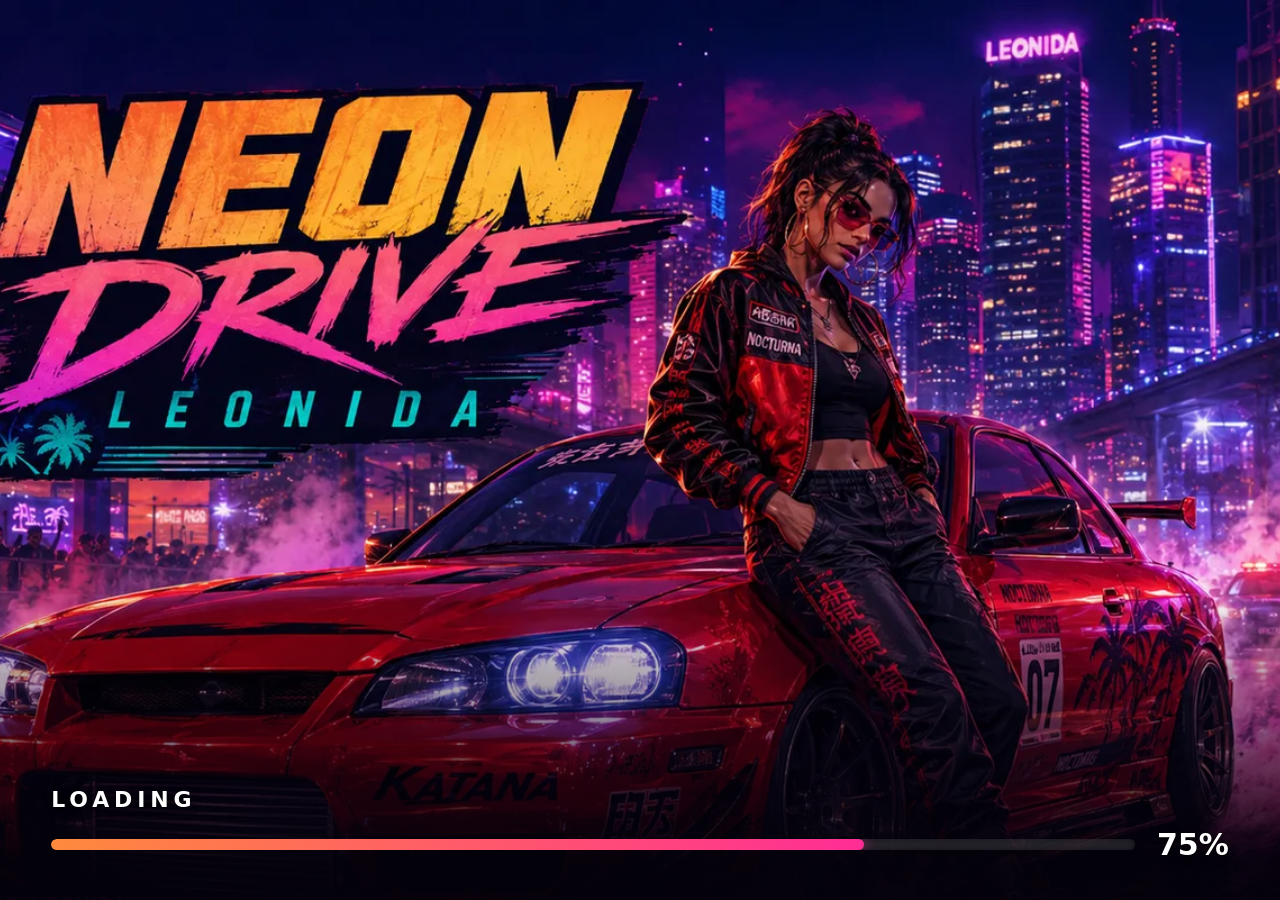
==== commit e6acb467: "Fix vehicle orientation: cars were driving backwards The car pack mixes model orientations (some mod" ====
--- a/gta6/index.html
+++ b/gta6/index.html
@@ -526,7 +526,8 @@
 const CAR_BODIES={ car_compact:'Compact_Body', car_coupe:'Coupe_Body', car_hatch:'Hatchback_Body',
   car_minivan:'minivan_body', car_offroad:'Offroad_Body', car_pickup:'Pickup_Body',
   car_sedan:'Sedan_Body', car_sport:'Sport_body', car_suv:'SUV_Body', car_wagon:'Wagon_Body' };
-const CAR_YAW = Math.PI; // flip so the modelled front faces +Z (physics forward); tuned by render test
+const CAR_YAW = 0; // per-car rotation below aligns each model's front to +Z (physics forward)
+const CAR_FLIP={}; // per-key extra 180° flips for models whose front faced the other way (set after render check)
 function extractCars(pack){
   pack.updateWorldMatrix(true,true);
   const wheels=[]; pack.traverse(o=>{ if(/^Wheel_[A-Za-z]\d*$/.test(o.name)) wheels.push(o); });
@@ -544,8 +545,8 @@
     const holder=new THREE.Group(); holder.add(grp);
     holder.updateMatrixWorld(true);
     let box=new THREE.Box3().setFromObject(holder), size=new THREE.Vector3(); box.getSize(size);
-    if(size.x>size.z) holder.rotation.y=Math.PI/2;   // this car was modelled facing X → turn it to face Z
-    holder.rotation.y+=CAR_YAW;                       // global front/back flip
+    if(size.x>size.z) holder.rotation.y=-Math.PI/2;  // modelled facing +X → -90° turns its front to +Z
+    holder.rotation.y+=CAR_YAW+(CAR_FLIP[key]||0);    // per-car flip for any that still face -Z
     holder.updateMatrixWorld(true); box=new THREE.Box3().setFromObject(holder); box.getSize(size);
     const s=size.z>0.001?4.6/size.z:1; holder.scale.setScalar(s); holder.updateMatrixWorld(true);
     box=new THREE.Box3().setFromObject(holder); const ctr=new THREE.Vector3(); box.getCenter(ctr);
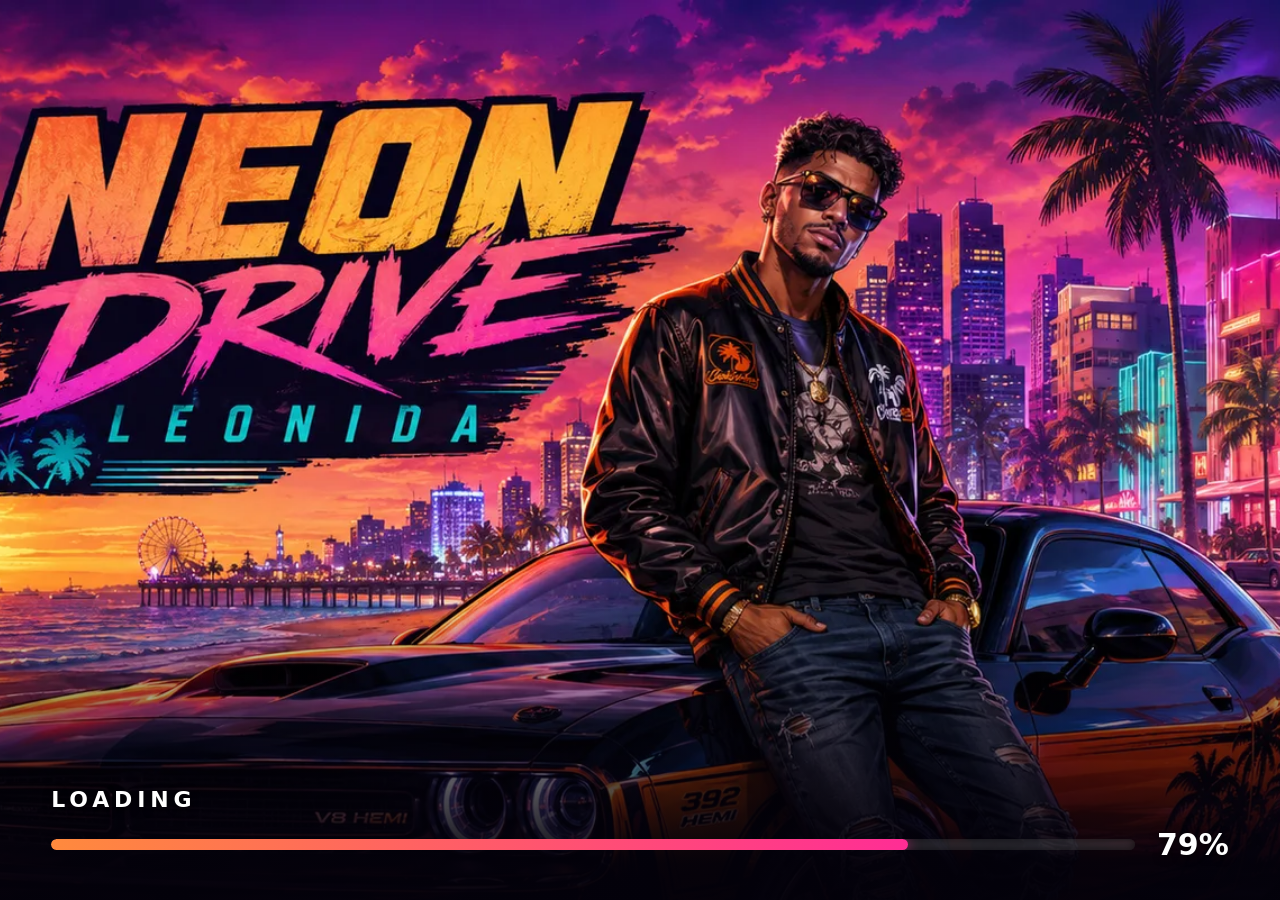
==== commit 666a4e79: "Add GTA-style systems and densify the city City density: each block is now subdivided into a 2-3 x 2" ====
--- a/gta6/index.html
+++ b/gta6/index.html
@@ -46,6 +46,28 @@
     box-shadow:0 8px 30px rgba(0,0,0,.5); text-align:center; pointer-events:none; }
   #toast.show { opacity:1; transform:translateX(-50%) translateY(0); }
   #toast b { color:var(--yellow); }
+  /* health + armor bars (bottom-left, above the speedo area / right of minimap) */
+  #vitals { right:2.5vw; bottom:15vh; width:min(22vw,190px); text-align:right; }
+  #vitals .bar { height:min(1.4vh,10px); border-radius:99px; background:rgba(0,0,0,.5); margin-top:.4em;
+    overflow:hidden; box-shadow:inset 0 0 6px rgba(0,0,0,.7); border:1px solid rgba(255,255,255,.12); }
+  #vitals .fill { height:100%; width:100%; transition:width .18s; }
+  #hpFill { background:linear-gradient(90deg,#2fff8a,#8dffbe); }
+  #armFill { background:linear-gradient(90deg,#39c6ff,#9ee8ff); }
+  #driftpop { position:fixed; left:50%; top:30vh; transform:translateX(-50%); text-align:center; opacity:0;
+    font-size:min(6vw,54px); font-weight:800; color:var(--yellow); text-shadow:0 0 24px rgba(255,210,63,.7), 0 3px 10px rgba(0,0,0,.7);
+    transition:opacity .15s; z-index:22; pointer-events:none; font-variant-numeric:tabular-nums; }
+  #driftpop small { display:block; font-size:.4em; letter-spacing:.3em; color:var(--cyan); font-weight:700; }
+  /* WASTED / BUSTED cinematic overlay */
+  #bigmsg { position:fixed; inset:0; z-index:60; display:flex; align-items:center; justify-content:center;
+    background:radial-gradient(circle at center, rgba(0,0,0,.35), rgba(0,0,0,.85)); opacity:0; transition:opacity .6s;
+    pointer-events:none; }
+  #bigmsg.show { opacity:1; }
+  #bigmsg .word { font-size:min(15vw,150px); font-weight:900; letter-spacing:.06em; transform:scale(1.3);
+    transition:transform 1.1s cubic-bezier(.2,.9,.2,1); text-shadow:0 6px 40px rgba(0,0,0,.8); }
+  #bigmsg.show .word { transform:scale(1); }
+  #bigmsg.wasted .word { color:#ff3b5c; }
+  #bigmsg.busted .word { color:#39c6ff; }
+  #bigmsg.wasted { filter:saturate(.15) contrast(1.05); }
   .screen { position:fixed; inset:0; z-index:40; }
   .hidden { display:none !important; }
   .key { display:inline-block; min-width:1.7em; padding:.1em .5em; margin:0 .1em; border-radius:.4em;
@@ -141,9 +163,12 @@
   <div id="topright" class="panel"><div id="cash">$0</div><div id="stars"></div></div>
   <div id="speedo" class="panel"><div id="speedNum">0</div><div id="speedUnit">MPH</div><div id="gearBox"></div></div>
   <div id="minimapWrap" class="panel"><canvas id="minimap" width="256" height="256"></canvas></div>
+  <div id="vitals" class="panel"><div class="bar"><div id="hpFill" class="fill"></div></div><div class="bar"><div id="armFill" class="fill" style="width:0%"></div></div></div>
   <div id="prompt"><span id="promptBtn" class="btnGlyph glyphY">Y</span><span id="promptText">Enter vehicle</span></div>
+  <div id="driftpop"></div>
   <div id="toast"></div>
 </div>
+<div id="bigmsg"><div class="word">WASTED</div></div>
 
 <!-- ===================== HOME MENU ===================== -->
 <div id="title" class="menuScreen hidden">
@@ -201,8 +226,8 @@
    ========================================================================= */
 const LITE=new URLSearchParams(location.search).has('lite'); // tiny world for automated tests / weak GPUs
 const CFG = LITE
-  ? { world:240, block:78, road:18, buildings:10, traffic:6, peds:8, coins:12, ramps:2, parkedCars:6, shadow:1024 }
-  : { world:620, block:78, road:18, buildings:150, traffic:18, peds:26, coins:44, ramps:6, parkedCars:44, shadow:2048 };
+  ? { world:240, block:78, road:18, buildings:40, traffic:6, peds:8, coins:12, ramps:2, parkedCars:6, shadow:1024 }
+  : { world:620, block:78, road:18, buildings:260, traffic:12, peds:16, coins:32, ramps:6, parkedCars:16, shadow:1536 };
 const MPH = 2.23694;
 const clamp=(v,a,b)=>Math.min(b,Math.max(a,v));
 const lerp=(a,b,t)=>a+(b-a)*t;
@@ -639,6 +664,8 @@
   }
 }
 function inst(key){ const p=PROTO[key]; if(!p) return new THREE.Group(); const c=p.clone(true); c.userData.dim=p.userData.dim; return c; }
+// perf: only buildings + the player's car cast shadows. Traffic/parked cars & peds skip it.
+function noShadow(obj){ obj.traverse(o=>{ if(o.isMesh||o.isSkinnedMesh) o.castShadow=false; }); }
 const CAR_KEYS=['car_compact','car_coupe','car_hatch','car_minivan','car_offroad','car_pickup','car_sedan','car_sport','car_suv','car_wagon'];
 const BUILDING_KEYS=['b_apartment','b_office','b_shop','b_corner','b_club','b_warehouse'];
 
@@ -779,52 +806,43 @@
   // buildings: mix of the kit's complete buildings and towers assembled from wall modules
   const bldMats={}; KIT_BUILDINGS.forEach(b=>bldMats[b.name]=[]);
   const towerMats={}; const roofMats={}; const acMats=[];
+  // one pre-assembled kit building scaled to fill a plot (cheap: a single instanced mesh)
+  function addKitBuilding(cx,cz,plotHW,plotHD){
+    const kb=pick(KIT_BUILDINGS); const ry=pick([0,Math.PI/2,Math.PI,-Math.PI/2]);
+    const rot=Math.abs(Math.round(ry/(Math.PI/2)))%2===1; const bw=rot?kb.hd:kb.hw, bd=rot?kb.hw:kb.hd;
+    const s=clamp(Math.min(plotHW/bw,plotHD/bd),0.9,2.4);
+    bldMats[kb.name].push(M4(cx,0,cz,ry,s,s,s));
+    colliders.push({x:cx,z:cz,hw:bw*s+0.4,hd:bd*s+0.4});
+  }
+  // a modular tower sized to its plot: ring of 2m panels, window rows, cornice, roof
+  function addTower(cx,cz,plotHW,plotHD){
+    const st=pick(TOWER_STYLES);
+    const wP=Math.max(2,Math.round(plotHW)), dP=Math.max(2,Math.round(plotHD)); // panels per side
+    const wHalf=wP, dHalf=dP, rows=randi(5,20);
+    towerMats[st.wall]=towerMats[st.wall]||[]; towerMats[st.win]=towerMats[st.win]||[]; towerMats[st.first]=towerMats[st.first]||[]; towerMats[st.cornice]=towerMats[st.cornice]||[];
+    for(let r=0;r<rows;r++){ const y=r, kind=r===0?st.first:(r%3===1?st.win:st.wall); const arr=towerMats[kind];
+      for(let k=0;k<wP;k++){ const x=cx-wHalf+1+k*2; arr.push(M4(x,y,cz-dHalf,0)); arr.push(M4(x,y,cz+dHalf,Math.PI)); }
+      for(let k=0;k<dP;k++){ const z=cz-dHalf+1+k*2; arr.push(M4(cx-wHalf,y,z,Math.PI/2)); arr.push(M4(cx+wHalf,y,z,-Math.PI/2)); } }
+    for(let k=0;k<wP;k++){ const x=cx-wHalf+1+k*2; towerMats[st.cornice].push(M4(x,rows,cz-dHalf,0)); towerMats[st.cornice].push(M4(x,rows,cz+dHalf,Math.PI)); }
+    for(let k=0;k<dP;k++){ const z=cz-dHalf+1+k*2; towerMats[st.cornice].push(M4(cx-wHalf,rows,z,Math.PI/2)); towerMats[st.cornice].push(M4(cx+wHalf,rows,z,-Math.PI/2)); }
+    roofMats[st.roof]=roofMats[st.roof]||[]; const rs=st.roof==='Roof_4x4'?4:2;
+    for(let rx=-wHalf+rs/2; rx<=wHalf-rs/2+0.01; rx+=rs) for(let rz=-dHalf+rs/2; rz<=dHalf-rs/2+0.01; rz+=rs) roofMats[st.roof].push(M4(cx+rx,rows,cz+rz));
+    if(Math.random()<0.6) acMats.push(M4(cx+rand(-2,2),rows,cz+rand(-2,2),rand(0,TAU)));
+    colliders.push({x:cx,z:cz,hw:wHalf+0.3,hd:dHalf+0.3});
+  }
   let placed=0;
   for(const bl of blocks){
     if(placed>=CFG.buildings) break;
-    const cx=bl.cx, cz=bl.cz;
-    if(HAS_KIT && Math.random()<0.45){
-      // pre-assembled building from the kit, scale-varied
-      const kb=pick(KIT_BUILDINGS); const s=rand(1.3,2.2), ry=pick([0,Math.PI/2,Math.PI,-Math.PI/2]);
-      bldMats[kb.name].push(M4(cx,0,cz,ry,s,s,s));
-      const rot=Math.abs(Math.round(ry/(Math.PI/2)))%2===1;
-      colliders.push({x:cx,z:cz,hw:(rot?kb.hd:kb.hw)*s+0.5,hd:(rot?kb.hw:kb.hd)*s+0.5});
-    } else if(HAS_KIT){
-      // modular tower: ring of 2×1m panels, window rows, cornice cap, tiled roof
-      const st=pick(TOWER_STYLES);
-      const wP=randi(7,12), dP=randi(7,12);          // panels per side (2m each) — fill the block
-      const wHalf=wP, dHalf=dP;                       // meters (panels are 2m wide)
-      const rows=randi(10,34);
-      towerMats[st.wall]=towerMats[st.wall]||[]; towerMats[st.win]=towerMats[st.win]||[]; towerMats[st.first]=towerMats[st.first]||[]; towerMats[st.cornice]=towerMats[st.cornice]||[];
-      for(let r=0;r<rows;r++){
-        const y=r, kind=r===0?st.first:(r%3===1?st.win:st.wall);
-        const arr=towerMats[kind];
-        for(let k=0;k<wP;k++){ const x=cx-wHalf+1+k*2;
-          arr.push(M4(x,y,cz-dHalf,0));            // front face (+Z outward)
-          arr.push(M4(x,y,cz+dHalf,Math.PI)); }    // back
-        for(let k=0;k<dP;k++){ const z=cz-dHalf+1+k*2;
-          arr.push(M4(cx-wHalf,y,z,Math.PI/2));    // left
-          arr.push(M4(cx+wHalf,y,z,-Math.PI/2)); } // right
-      }
-      // cornice cap on each side
-      for(let k=0;k<wP;k++){ const x=cx-wHalf+1+k*2;
-        towerMats[st.cornice].push(M4(x,rows,cz-dHalf,0)); towerMats[st.cornice].push(M4(x,rows,cz+dHalf,Math.PI)); }
-      for(let k=0;k<dP;k++){ const z=cz-dHalf+1+k*2;
-        towerMats[st.cornice].push(M4(cx-wHalf,rows,z,Math.PI/2)); towerMats[st.cornice].push(M4(cx+wHalf,rows,z,-Math.PI/2)); }
-      // roof tiles + AC units
-      roofMats[st.roof]=roofMats[st.roof]||[];
-      const rs=st.roof==='Roof_4x4'?4:2;
-      for(let rx=-wHalf+rs/2; rx<=wHalf-rs/2+0.01; rx+=rs) for(let rz=-dHalf+rs/2; rz<=dHalf-rs/2+0.01; rz+=rs)
-        roofMats[st.roof].push(M4(cx+rx,rows,cz+rz));
-      if(Math.random()<0.6) acMats.push(M4(cx+rand(-2,2),rows,cz+rand(-2,2),rand(0,TAU)));
-      colliders.push({x:cx,z:cz,hw:wHalf+0.3,hd:dHalf+0.3});
-    } else {
-      // fallback (kit missing): old GLB buildings
-      const key=pick(BUILDING_KEYS); const m=inst(key); const scl=rand(0.8,1.5); m.scale.multiplyScalar(scl);
-      const d=m.userData.dim; m.position.set(cx,0,cz); world.add(m);
-      colliders.push({x:cx,z:cz,hw:d.x*scl/2,hd:d.z*scl/2});
+    // subdivide the block into a 2-3 × 2-3 grid of plots and build on nearly all of them
+    const half=CFG.block/2-3.5, gx=randi(2,3), gz=randi(2,3);
+    const pw=half*2/gx, pd=half*2/gz, plotHW=pw/2-1.4, plotHD=pd/2-1.4;
+    for(let a=0;a<gx && placed<CFG.buildings;a++) for(let b=0;b<gz && placed<CFG.buildings;b++){
+      if(Math.random()<0.1) continue;                       // occasional empty lot for variety
+      const px=bl.cx-half+pw*(a+0.5), pz=bl.cz-half+pd*(b+0.5);
+      if(!HAS_KIT){ const key=pick(BUILDING_KEYS); const m=inst(key); const scl=rand(0.8,1.5); m.scale.multiplyScalar(scl); const d=m.userData.dim; m.position.set(px,0,pz); world.add(m); colliders.push({x:px,z:pz,hw:d.x*scl/2,hd:d.z*scl/2}); placed++; continue; }
+      if(Math.random()<0.62) addKitBuilding(px,pz,plotHW,plotHD); else addTower(px,pz,plotHW,plotHD); // mostly cheap kit buildings, some tall towers
+      placed++;
     }
-    placed++;
   }
   for(const [name,mats] of Object.entries(bldMats)) instKit(name,mats,{castShadow:true});
   for(const [name,mats] of Object.entries(towerMats)) instKit(name,mats);
@@ -847,7 +865,7 @@
     if(Math.random()<0.3) place('bench', c+11, d+11, pick([0,Math.PI/2]), 0.9);
     if(Math.random()<0.22) place('dumpster', c+rand(-6,6), d+rand(-6,6), pick([0,Math.PI/2]), 1.1);
   }}
-  // ---- parked cars along the curbs: big density boost, all solid ----
+  // ---- parked cars along the curbs: REAL, enterable cars (walk up + press Y) ----
   let parkedDecor=0;
   for(const line of roadLines){ if(parkedDecor>=CFG.parkedCars) break;
     for(let t=0;t<3 && parkedDecor<CFG.parkedCars;t++){
@@ -857,8 +875,8 @@
       else { z=rand(-W+40,W-40); x=line.x+off; ry=off>0?-Math.PI/2:Math.PI/2; }
       if(blocked(x,z,3)) continue;
       if(Math.random()<0.4) continue; // leave gaps
-      const car=inst(pick(CAR_KEYS)); car.position.set(x,0,z); car.rotation.y=ry; world.add(car);
-      colliders.push({x,z,hw:1.2,hd:2.4}); parkedDecor++;
+      const c=new Car(pick(CAR_KEYS),x,z); c.heading=ry; c.integrate(0.0001); noShadow(c.mesh);
+      parked.push(c); parkedDecor++;
     }
   }
   // ramps on some roads
@@ -895,6 +913,7 @@
     this.key=key; this.mesh=carInst(key); world.add(this.mesh);
     this.pos=new THREE.Vector3(x,0,z); this.heading=0; this.speed=0; this.lateral=0; this.y=0; this.vy=0;
     this.police=police; this.maxSpeed=police?50:56; this.hw=1.15; this.hd=2.3; this.wheelSpin=0; this._brake=0;
+    this.hp=100; this._dmg=0;
     this.wheels=this.mesh.userData.wheels||[]; this.wheelBase=this.mesh.userData.wheelBase||[];
     this.lights=makeCarLights(this.mesh, this.mesh.userData.dim||{x:2,y:1.4,z:4.6});
     if(police){ const bar=new THREE.Group();
@@ -947,6 +966,11 @@
     this.updateLights();
     if(this.lightbar){ const t=performance.now()*0.006; const on=Math.sin(t)>0; this.lightbar.rl.material.color.setRGB(on?1:.15,.05,.05); this.lightbar.bl.material.color.setRGB(.05,.05,on?.15:1); }
   }
+  // accumulate body damage: darken the paint and (badly hurt) smoke from the hood
+  takeDamage(impact){ this.hp=clamp(this.hp-impact*0.7,0,100); const d=1-this.hp/100;
+    if(d>this._dmg+0.05){ this._dmg=d; this.mesh.traverse(o=>{ if(o.isMesh&&o.material&&o.material.color&&!o.userData.tag){ if(!o.userData._c0) o.userData._c0=o.material.color.clone(); o.material=o.material.clone(); o.material.color.copy(o.userData._c0).multiplyScalar(1-d*0.55); } }); }
+  }
+  get damaged(){ return this._dmg>0.55; }
   remove(){ world.remove(this.mesh); }
 }
 
@@ -967,7 +991,7 @@
 function spawnTraffic(){ const line=pick(roadLines); const off=CFG.road*0.24; let x,z,heading;
   if(line.dir==='h'){ x=rand(-W+30,W-30); const s=Math.random()<0.5; z=line.z+(s?off:-off); heading=s?Math.PI/2:-Math.PI/2; }
   else { z=rand(-W+30,W-30); const s=Math.random()<0.5; x=line.x+(s?off:-off); heading=s?0:Math.PI; }
-  if(blocked(x,z,3)) return; const c=new Car(pick(CAR_KEYS),x,z); c.heading=heading; c.ai={line,cruise:rand(15,26)}; c.speed=c.ai.cruise; traffic.push(c); }
+  if(blocked(x,z,3)) return; const c=new Car(pick(CAR_KEYS),x,z); c.heading=heading; c.ai={line,cruise:rand(15,26)}; c.speed=c.ai.cruise; noShadow(c.mesh); traffic.push(c); }
 function updTraffic(c,dt){ const f=c.forward;
   // brake for whatever is ahead: player car, parked cars, other traffic, the player on foot
   let ahead=null, aheadD=12;
@@ -977,7 +1001,13 @@
     if(d<aheadD && to.normalize().dot(f)>0.75){ ahead=o; aheadD=d; } }
   if(!player.inCar){ const to=new THREE.Vector3().subVectors(player.pos,c.pos); const d=to.length();
     if(d<aheadD && to.normalize().dot(f)>0.7){ ahead=player; aheadD=d; } }
-  const target = ahead ? (aheadD<6?0:c.ai.cruise*clamp((aheadD-6)/6,0,1)) : c.ai.cruise;
+  // obey traffic lights: stop for a red at the next intersection on your street
+  let redLight=false;
+  if(c.ai&&c.ai.line){ const dir=c.ai.line.dir;
+    if(dir!==State.lightGreen){ const coords=window.__coords||[0];
+      const along=dir==='h'?c.pos.x:c.pos.z, travel=dir==='h'?Math.sign(f.x):Math.sign(f.z);
+      for(const cc of coords){ const d=(cc-along)*travel; if(d>1.5&&d<13){ redLight=true; break; } } } }
+  const target = redLight ? 0 : (ahead ? (aheadD<6?0:c.ai.cruise*clamp((aheadD-6)/6,0,1)) : c.ai.cruise);
   c._brake = target<c.speed-1 ? 1 : 0; // brake lights when slowing for something
   c.speed=lerp(c.speed,target,dt*(ahead?4:1.5));
   let nx=c.pos.x+f.x*c.speed*dt, nz=c.pos.z+f.z*c.speed*dt;
@@ -990,7 +1020,7 @@
 function spawnPed(){ let x,z,t=0; const coords=window.__coords||[0];
   do{ const c=pick(coords),d=pick(coords); x=c+rand(CFG.road*0.6,CFG.road*1.2); z=d+rand(CFG.road*0.6,CFG.road*1.2); t++; } while(blocked(x,z,1)&&t<8);
   const char=new Character(Math.random()<0.5?'male':'female',{ skinTint:pick(SKIN_TONES), clothTint:pick(CLOTH_TINTS) });
-  const g=new THREE.Group(); g.add(char.group);
+  const g=new THREE.Group(); g.add(char.group); noShadow(g);
   g.position.set(x,0,z); scene.add(g);
   peds.push({mesh:g,char,pos:new THREE.Vector3(x,0,z),heading:rand(0,TAU),speed:rand(1,2.2),t:rand(0,5),phase:rand(0,TAU)}); }
 function updPed(p,dt){
@@ -1025,18 +1055,61 @@
 // =========================================================================
 //  STATE / WANTED / POLICE
 // =========================================================================
-const State={ cash:0, wanted:0, wtimer:0, police:[], mode:'load', mission:null, objPos:null, lightsOn:true };
-function setWanted(n){ n=clamp(n,0,5); if(n>State.wanted) Audio.blip(300,0.2,'square',0.3); State.wanted=n; State.wtimer=n>0?16:0; renderStars();
-  const cap=Math.round(n*(SET.difficulty==='HARD'?1.5:SET.difficulty==='EASY'?0.6:1)); while(State.police.length<cap) spawnPolice(); }
+const State={ cash:0, wanted:0, wtimer:0, police:[], roadblocks:[], mode:'load', mission:null, objPos:null, lightsOn:true,
+  hp:100, maxHp:100, armor:0, timeScale:1, search:0, cooling:false, dead:false, drift:0, driftT:0, lightPhase:0, lightGreen:'h' };
+// ---- health / armor ----
+const hpFill=el('hpFill'), armFill=el('armFill');
+function renderVitals(){ hpFill.style.width=clamp(State.hp/State.maxHp*100,0,100)+'%'; armFill.style.width=clamp(State.armor,0,100)+'%'; }
+function heal(hp,ar){ if(hp) State.hp=clamp(State.hp+hp,0,State.maxHp); if(ar) State.armor=clamp(State.armor+ar,0,100); renderVitals(); }
+const driftEl=el('driftpop');
+function showDrift(n){ driftEl.innerHTML=n.toLocaleString()+'<small>DRIFT</small>'; driftEl.style.opacity='1'; }
+function hideDrift(){ driftEl.style.opacity='0'; }
+function damagePlayer(amt){ if(State.dead||State.mode!=='play') return;
+  if(State.armor>0){ const a=Math.min(State.armor,amt*0.7); State.armor-=a; amt-=a; }
+  State.hp-=amt; if(amt>4){ cam.shake=Math.max(cam.shake,clamp(amt/40,0.1,0.6)); rumble(clamp(amt/40,0.1,0.6),0.4,140); }
+  renderVitals(); if(State.hp<=0) wasted(); }
+// ---- big cinematic screens (WASTED / BUSTED) ----
+const bigmsg=el('bigmsg'); let respawnCd=0;
+function bigScreen(kind,word){ State.dead=true; State.timeScale=0.25; bigmsg.className=kind+' show'; bigmsg.querySelector('.word').textContent=word;
+  cam.shake=0.5; respawnCd=2.8; }
+function wasted(){ if(State.dead) return; Audio.thud(0.9); rumble(0.9,1,500); bigScreen('wasted','WASTED');
+  State.cashPenalty=Math.round(State.cash*0.1); }
+function busted(){ if(State.dead||bustCd>0) return; bustCd=3; Audio.blip(300,0.3,'square',0.35); rumble(0.8,1,450); bigScreen('busted','BUSTED');
+  State.cashPenalty=Math.round(State.cash*0.3); }
+function respawn(){ // shared by WASTED and BUSTED
+  const lost=State.cashPenalty||0; State.cash=Math.max(0,State.cash-lost); renderCash();
+  if(player.inCar) exitCar();
+  clearPolice(); clearRoadblocks(); setWanted(0);
+  State.hp=State.maxHp; State.armor=0; State.dead=false; State.timeScale=1; renderVitals();
+  bigmsg.className=''; // hide
+  // teleport to a safe road point (a "hospital / station")
+  const p=roadPoint(); player.pos.set(p.x,0,p.z); player.y=0; player.mesh.visible=true; player.mesh.position.copy(player.pos);
+  cam.footYaw=player.heading; camera.position.set(p.x,4,p.z-10);
+  if(lost>0) toast(`Lost <b>$${lost}</b>`,2200); }
+function setWanted(n){ n=clamp(n,0,5); if(n>State.wanted) Audio.blip(300,0.2,'square',0.3); State.wanted=n; State.wtimer=n>0?16:0; State.search=0; renderStars();
+  const cap=Math.round(n*(SET.difficulty==='HARD'?1.5:SET.difficulty==='EASY'?0.6:1)); while(State.police.length<cap) spawnPolice();
+  if(n>=3 && State.roadblocks.length<n-2) spawnRoadblock(); }
 function addWanted(a=1){ setWanted(State.wanted+a); State.wtimer=Math.max(State.wtimer,12); }
 function spawnPolice(){ const ref=player.inCar?player.inCar.pos:player.pos; const a=rand(0,TAU),d=rand(90,150);
-  let x=clamp(ref.x+Math.cos(a)*d,-W+20,W-20), z=clamp(ref.z+Math.sin(a)*d,-W+20,W-20); const c=new Car('car_suv',x,z,true); c.maxSpeed=52; State.police.push(c); }
+  let x=clamp(ref.x+Math.cos(a)*d,-W+20,W-20), z=clamp(ref.z+Math.sin(a)*d,-W+20,W-20); const c=new Car('car_suv',x,z,true); c.maxSpeed=52; noShadow(c.mesh); State.police.push(c); }
+// roadblock: a couple of angled cop cars + cones ahead of the player
+function spawnRoadblock(){ const ref=player.inCar?player.inCar.pos:player.pos; const line=pick(roadLines);
+  let bx,bz; if(line.dir==='h'){ bx=clamp(ref.x+rand(60,110)*(Math.random()<0.5?1:-1),-W+30,W-30); bz=line.z; }
+  else { bz=clamp(ref.z+rand(60,110)*(Math.random()<0.5?1:-1),-W+30,W-30); bx=line.x; }
+  if(blocked(bx,bz,4)) return; const group=[];
+  for(let s=-1;s<=1;s++){ const ox=line.dir==='h'?0:s*3.2, oz=line.dir==='h'?s*3.2:0;
+    const c=new Car('car_suv',bx+ox,bz+oz,true); c.heading=line.dir==='h'?Math.PI/2+0.5:0.5; c.integrate(0.0001); noShadow(c.mesh); c.ai=null; group.push(c); }
+  State.roadblocks.push({cars:group,x:bx,z:bz}); toast('Roadblock ahead',1200); }
+function clearRoadblocks(){ for(const rb of State.roadblocks) for(const c of rb.cars) c.remove(); State.roadblocks.length=0; }
 let bustCd=0;
 function updPolice(c,dt){ const tgt=player.inCar?player.inCar.pos:player.pos; const to=new THREE.Vector3().subVectors(tgt,c.pos); const dist=to.length();
   let dh=Math.atan2(to.x,to.z)-c.heading; while(dh>Math.PI)dh-=TAU; while(dh<-Math.PI)dh+=TAU;
+  if(State.cooling){ // lost sight: cruise/slow, don't home in or arrest
+    c.drive(dt,0.35,0,clamp(dh*0.6,-1,1),false); c.integrate(dt); return; }
   c.drive(dt,dist>10?1:0,dist<8?0.6:0,clamp(dh*1.5,-1,1),false); c.integrate(dt);
-  if(dist<6 && Math.abs(player.inCar?player.inCar.speed:player.speed)<4) busted(); }
-function busted(){ if(bustCd>0) return; bustCd=3; const lost=Math.round(State.cash*0.3); State.cash=Math.max(0,State.cash-lost); renderCash(); toast(`BUSTED — lost <b>$${lost}</b>`,2500); rumble(0.8,1,450); cam.shake=0.4; clearPolice(); setWanted(0); }
+  // ramming the player on foot or a stopped car hurts you; a slow bump = arrest
+  if(dist<6){ const psp=Math.abs(player.inCar?player.inCar.speed:player.speed);
+    if(psp<4){ busted(); } else if(dist<3.5){ damagePlayer(14*dt*60*dt); } } }
 function clearPolice(){ for(const c of State.police) c.remove(); State.police.length=0; }
 
 // =========================================================================
@@ -1061,6 +1134,8 @@
   { name:'NEAR', carD:8.5,  carH:2.9, footD:3.6, footH:1.9 },
   { name:'MID',  carD:12,   carH:4.0, footD:5.2, footH:2.6 },
   { name:'FAR',  carD:16,   carH:5.6, footD:7.5, footH:3.6 },
+  { name:'FIRST-PERSON', fp:true },
+  { name:'CINEMATIC', carD:11, carH:3.4, footD:4.4, footH:2.3, cine:true },
 ];
 const cam={ yaw:0, footYaw:0, pitch:0.18, manual:0, look:new THREE.Vector3(), shake:0, mode:0 };
 function updateCamera(dt){
@@ -1076,14 +1151,32 @@
     cam.yaw=av.heading+cam.manual;
   } else { // free orbit (on foot, or in-car with auto-center off)
     cam.footYaw+=mx; cam.pitch=clamp(cam.pitch+my,0.02,0.85);
-    if(!av && player.speed>1.0 && Math.abs(rawX)<0.05){ // gentle trail behind, only when not steering camera
+    if(!av && player.speed>1.2 && Math.abs(rawX)<0.05){ // GTA-style: eases behind you, firmer the faster you move
       let dy=player.heading-cam.footYaw; while(dy>Math.PI)dy-=TAU; while(dy<-Math.PI)dy+=TAU;
-      cam.footYaw+=dy*clamp(dt*0.7,0,1);
+      const trail=0.35+clamp(player.speed/7.5,0,1)*1.15; // walk: loose · sprint: snaps behind
+      cam.footYaw+=dy*clamp(dt*trail,0,1);
     }
     cam.yaw=cam.footYaw;
   }
+  // CINEMATIC: auto-frame behind the subject with a slow drift, ignoring manual orbit
+  if(mode.cine){ cam.cinePhase=(cam.cinePhase||0)+dt; const base=av?av.heading:(player.speed>0.5?player.heading:cam.yaw);
+    let d=base-(cam.cineYaw==null?base:cam.cineYaw); while(d>Math.PI)d-=TAU; while(d<-Math.PI)d+=TAU;
+    cam.cineYaw=(cam.cineYaw==null?base:cam.cineYaw)+d*clamp(dt*1.2,0,1);
+    cam.yaw=cam.cineYaw+Math.sin(cam.cinePhase*0.35)*0.13; }
   const fwd=new THREE.Vector3(Math.sin(cam.yaw),0,Math.cos(cam.yaw));
   const spK=av?clamp(Math.abs(av.speed)/45,0,1):0;
+  // FIRST-PERSON: eye/hood cam looking down cam.yaw
+  if(mode.fp){ const eyeH=av?1.15:1.62, off=av?0.35:0.12;
+    const ex=focus.x+fwd.x*off, ez=focus.z+fwd.z*off, ey=focus.y+focusY+eyeH;
+    camera.position.set(ex,ey,ez);
+    if(cam.shake>0.001){ camera.position.x+=rand(-1,1)*cam.shake*0.3; camera.position.y+=rand(-1,1)*cam.shake*0.2; cam.shake*=Math.exp(-dt*6); } else cam.shake=0;
+    const lp=new THREE.Vector3(ex+fwd.x*12, ey+cam.pitch*4-0.4, ez+fwd.z*12); cam.look.copy(lp); camera.lookAt(lp);
+    camera.fov=lerp(camera.fov,(av?74:70)+spK*10,dt*3); camera.updateProjectionMatrix();
+    if(!av) player.mesh.visible=false;  // don't see the inside of your own head
+    sun.target.position.set(focus.x,0,focus.z); sun.position.set(focus.x+TOD.sunDir.x*300,60+TOD.sunDir.y*320,focus.z+TOD.sunDir.z*300);
+    return;
+  }
+  if(!av && !State.dead) player.mesh.visible=true; // restore body when leaving first-person
   const dist=(av?mode.carD:mode.footD)+spK*3;
   const height=(av?mode.carH:mode.footH)+cam.pitch*4.5;
   let desired=new THREE.Vector3(focus.x-fwd.x*dist, focus.y+focusY+height, focus.z-fwd.z*dist);
@@ -1099,7 +1192,7 @@
   // look well ahead so the character sits low-center in frame, GTA-style
   const look=new THREE.Vector3(focus.x+fwd.x*(av?6:6), focus.y+focusY+(av?1.3:1.55), focus.z+fwd.z*(av?6:6));
   cam.look.lerp(look,clamp(dt*8,0,1)); camera.lookAt(cam.look);
-  const fov=(av?62:58)+spK*13; camera.fov=lerp(camera.fov,fov,dt*3); camera.updateProjectionMatrix();
+  const fov=(mode.cine?(av?46:44):(av?62:58))+spK*13; camera.fov=lerp(camera.fov,fov,dt*3); camera.updateProjectionMatrix();
   sun.target.position.set(focus.x,0,focus.z);
   sun.position.set(focus.x+TOD.sunDir.x*300, 60+TOD.sunDir.y*320, focus.z+TOD.sunDir.z*300); // sun follows time-of-day → shadows move
 }
@@ -1132,12 +1225,17 @@
   mx.fillStyle='#ffd23f'; for(const c of coins){ if(c.taken) continue; const x=toX(c.pos.x),y=toY(c.pos.z); if(x<0||x>mm.width||y<0||y>mm.height) continue; mx.fillRect(x-1.5,y-1.5,3,3); }
   // traffic
   mx.fillStyle='#6cf'; for(const c of traffic){ const x=toX(c.pos.x),y=toY(c.pos.z); if(x<0||x>mm.width||y<0||y>mm.height) continue; mx.beginPath(); mx.arc(x,y,2,0,TAU); mx.fill(); }
-  // your parked car(s) — clamped to the edge so you can always find your ride
-  mx.fillStyle='#39ff88'; for(const c of parked){ mx.beginPath(); mx.arc(clamp(toX(c.pos.x),5,mm.width-5),clamp(toY(c.pos.z),5,mm.height-5),3.5,0,TAU); mx.fill(); }
+  // street cars you can jack: small dim dots (only when on-screen). YOUR car(s): bright, clamped to the edge so you can always find your ride.
+  for(const c of parked){ const x=toX(c.pos.x),y=toY(c.pos.z);
+    if(c._playerOwned){ mx.fillStyle='#39ff88'; mx.beginPath(); mx.arc(clamp(x,5,mm.width-5),clamp(y,5,mm.height-5),3.5,0,TAU); mx.fill(); }
+    else { if(x<0||x>mm.width||y<0||y>mm.height) continue; mx.fillStyle='rgba(57,255,136,0.5)'; mx.beginPath(); mx.arc(x,y,2,0,TAU); mx.fill(); } }
   // police
   mx.fillStyle='#ff3b3b'; for(const c of State.police){ mx.beginPath(); mx.arc(clamp(toX(c.pos.x),4,mm.width-4),clamp(toY(c.pos.z),4,mm.height-4),3,0,TAU); mx.fill(); }
   // mission marker (clamped to edge)
   if(State.mission){ const t=State.mission.phase==='pickup'?State.mission.pickup:State.mission.drop; mx.fillStyle=State.mission.phase==='pickup'?'#ffd23f':'#39ff88'; mx.beginPath(); mx.arc(clamp(toX(t.x),6,mm.width-6),clamp(toY(t.z),6,mm.height-6),5,0,TAU); mx.fill(); }
+  // race pad / active checkpoint
+  if(racePad){ const p=racePad.userData.pos; mx.fillStyle='#ff2d95'; mx.beginPath(); mx.arc(clamp(toX(p.x),6,mm.width-6),clamp(toY(p.z),6,mm.height-6),4.5,0,TAU); mx.fill(); }
+  if(race){ const t=race.pts[race.idx]; mx.fillStyle='#00e5ff'; mx.beginPath(); mx.arc(clamp(toX(t.x),6,mm.width-6),clamp(toY(t.z),6,mm.height-6),5,0,TAU); mx.fill(); }
   // player triangle (rotates with heading; north is up)
   const hd=player.inCar?player.inCar.heading:player.heading;
   mx.save(); mx.translate(cx,cy); mx.rotate(-hd+Math.PI); // heading 0 (+Z / south) points down
@@ -1180,7 +1278,7 @@
   }
   if(!spot) spot=c.pos.clone().add(right.multiplyScalar(2.6));
   player.pos.copy(spot); player.pos.y=0; player.heading=c.heading; player.mesh.visible=true; player.inCar=null;
-  c.speed=0; c.lateral=0;
+  c.speed=0; c.lateral=0; c._playerOwned=true;
   parked.push(c); // stays where you left it — walk back up and press Y to get back in
   cam.footYaw=c.heading; hidePrompt(); Audio.blip(440,0.1,'sine',0.25); }
 
@@ -1192,10 +1290,18 @@
   const mxv=Input.moveX(), myv=Input.moveY(), mag=Math.hypot(mxv,myv), sprint=Input.sprint(), spd=sprint?7.5:4.0;
   if(mag>0.12){ const cf=new THREE.Vector3(Math.sin(cam.yaw),0,Math.cos(cam.yaw)), cr=new THREE.Vector3(cf.z,0,-cf.x);
     const dir=new THREE.Vector3().addScaledVector(cr,mxv).addScaledVector(cf,-myv);
-    if(dir.lengthSq()>0.001){ dir.normalize(); player.heading=Math.atan2(dir.x,dir.z);
-      let nx=player.pos.x+dir.x*spd*dt, nz=player.pos.z+dir.z*spd*dt;
-      if(!blocked(nx,nz,0.6)){ player.pos.x=clamp(nx,-W+4,W-4); player.pos.z=clamp(nz,-W+4,W-4); } legPhase+=dt*spd*mag*2.4; }
-    player.speed=spd*mag;
+    if(dir.lengthSq()>0.001){ dir.normalize();
+      // GTA-style: character rotates smoothly toward the stick direction (snappier at a run)
+      const tgt=Math.atan2(dir.x,dir.z);
+      let dh=tgt-player.heading; while(dh>Math.PI)dh-=TAU; while(dh<-Math.PI)dh+=TAU;
+      player.heading+=dh*clamp(dt*(sprint?14:10),0,1);
+      // move along facing so tight turns arc naturally instead of sliding sideways
+      const align=clamp(Math.cos(dh),0,1);
+      const mv=new THREE.Vector3(Math.sin(player.heading),0,Math.cos(player.heading));
+      let nx=player.pos.x+mv.x*spd*mag*align*dt, nz=player.pos.z+mv.z*spd*mag*align*dt;
+      if(!blocked(nx,nz,0.6)){ player.pos.x=clamp(nx,-W+4,W-4); player.pos.z=clamp(nz,-W+4,W-4); } legPhase+=dt*spd*mag*2.4;
+      player.speed=spd*mag*align;
+    } else player.speed=0;
   } else player.speed=0;
   // jump (GTA V: X button)
   if(Input.jump()&&player.y<=0.01){ player.vy=5.4; rumble(0.1,0.2,80); }
@@ -1216,11 +1322,24 @@
   // tire screech when drifting or braking hard at speed
   const sliding=(hb&&sp>8)||Math.abs(c.lateral)>4||(Input.brake()>0.5&&sp>18);
   Audio.screech(sliding?0.12+Math.abs(c.lateral)*0.01:0);
-  // crash feedback: rumble + camera shake scale with impact
-  if(c.impact>0){ rumble(clamp(c.impact/40,0.2,1), clamp(c.impact/30,0.3,1), 220); cam.shake=Math.min(0.8,c.impact/50); }
-  if(c.justJumped) rumble(0.2,0.35,120);
-  if(c.justLanded){ rumble(0.5,0.7,180); cam.shake=Math.max(cam.shake,0.25); }
+  // drift scoring: bank points while sliding at speed; cash out when you straighten up
+  if(sliding&&sp>7){ State.drift+=Math.abs(c.lateral)*sp*dt*0.6; State.driftT=0.5; showDrift(Math.round(State.drift)); }
+  else if(State.driftT>0){ State.driftT-=dt; if(State.driftT<=0&&State.drift>150){ const bonus=Math.round(State.drift/12); State.cash+=bonus; renderCash(); Audio.cash(); toast(`Drift  <b>+$${bonus}</b>`,1600); } if(State.driftT<=0) State.drift=0; hideDrift(); }
+  // burnout smoke: throttle + brake held together at low speed
+  if(Input.throttle()>0.4&&Input.brake()>0.4&&sp<10){ for(const w of c.wheels) if(Math.random()<0.5) puff(c.mesh.localToWorld(w.position.clone())); Audio.screech(0.18); }
+  // crash feedback: rumble + camera shake + real damage scale with impact
+  if(c.impact>0){ rumble(clamp(c.impact/40,0.2,1), clamp(c.impact/30,0.3,1), 220); cam.shake=Math.min(0.8,c.impact/50);
+    damagePlayer(clamp((c.impact-12)*0.9,0,60)); c.takeDamage(c.impact); }
+  // stunt jump: leave the ramp → slow-mo + count spins for a payout on landing
+  if(c.justJumped){ rumble(0.2,0.35,120); State.stuntSlow=0.9; c._stuntYaw=c.heading; c._stuntSpin=0; c._stuntAir=true; }
+  if(c._stuntAir&&c.y>0.05){ let d=c.heading-(c._stuntYaw||c.heading); c._stuntYaw=c.heading; while(d>Math.PI)d-=TAU; while(d<-Math.PI)d+=TAU; c._stuntSpin=(c._stuntSpin||0)+d; }
+  if(c.justLanded){ rumble(0.5,0.7,180); cam.shake=Math.max(cam.shake,0.25);
+    if(c._stuntAir){ c._stuntAir=false; State.stuntSlow=0; const spins=Math.abs(c._stuntSpin||0);
+      let bonus=200+Math.round(sp*8)+Math.round(spins/TAU)*400;
+      const spun=spins>TAU*0.7?` · ${(spins/TAU).toFixed(1)} spin`:'';
+      State.cash+=bonus; renderCash(); Audio.cash(); toast(`STUNT JUMP  <b>+$${bonus}</b>${spun}`,2200); } }
   carFX(c,dt);
+  if(c.damaged&&Math.random()<0.35) puff(new THREE.Vector3(c.pos.x,1.0,c.pos.z).addScaledVector(c.forward,1.4)); // hood smoke
   // pedestrians get knocked down, not teleported
   for(const p of peds){ if(!p.down&&p.pos.distanceTo(c.pos)<2.2&&sp>6){
     p.down=4; p.downDir=new THREE.Vector3().subVectors(p.pos,c.pos).setY(0).normalize();
@@ -1232,15 +1351,62 @@
 function collectCoins(){ const ref=player.inCar?player.inCar.pos:player.pos; for(const c of coins){ if(c.taken) continue; c.mesh.rotation.y+=0.06; c.mesh.position.y=1.2+Math.sin(performance.now()*0.004+c.pos.x)*0.15;
   if(ref.distanceTo(c.pos)<(player.inCar?3:2)){ c.taken=true; c.mesh.visible=false; State.cash+=25; renderCash(); Audio.cash(); rumble(0.15,0.1,70); } } }
 function checkMission(){ if(!State.mission) return; const ref=player.inCar?player.inCar.pos:player.pos; const t=State.mission.phase==='pickup'?State.mission.pickup:State.mission.drop;
-  const d=Math.hypot(ref.x-t.x,ref.z-t.z); if(State.objPos) distEl.textContent=`${Math.round(d)} m`; if(State.mission.marker) State.mission.marker.children[0].rotation.y+=0.02; if(d<3.6) missionPhase(); }
+  const d=Math.hypot(ref.x-t.x,ref.z-t.z); if(State.objPos&&!race) distEl.textContent=`${Math.round(d)} m`; if(State.mission.marker) State.mission.marker.children[0].rotation.y+=0.02; if(d<3.6) missionPhase(); }
+
+// ---- pickups: health / armor / vehicle repair ----
+const pickups=[];
+function makePickup(type,x,z){ const col=type==='armor'?0x39c6ff:type==='repair'?0xffd23f:0x2fff8a;
+  const g=new THREE.Group();
+  const box=new THREE.Mesh(new THREE.BoxGeometry(0.9,0.9,0.9),new THREE.MeshStandardMaterial({color:col,emissive:col,emissiveIntensity:0.85,roughness:.4}));
+  box.position.y=1.1; box.castShadow=false; g.add(box); g.position.set(x,0,z); world.add(g);
+  pickups.push({mesh:g,box,pos:new THREE.Vector3(x,0,z),type,cd:0}); }
+function spawnPickups(){ for(let i=0;i<9;i++){ const p=roadPoint(); makePickup(pick(['health','health','armor','repair']),p.x,p.z); } }
+function updatePickups(dt){ const ref=player.inCar?player.inCar.pos:player.pos;
+  for(const pk of pickups){ pk.box.rotation.y+=dt*1.6; pk.box.position.y=1.1+Math.sin(performance.now()*0.004+pk.pos.x)*0.15;
+    if(pk.cd>0){ pk.cd-=dt; if(pk.cd<=0) pk.mesh.visible=true; continue; }
+    if(ref.distanceTo(pk.pos)<(player.inCar?3.2:2.2)){
+      if(pk.type==='health'){ heal(35,0); toast('Health +35',1100); }
+      else if(pk.type==='armor'){ heal(0,50); toast('Armor +50',1100); }
+      else if(player.inCar){ const c=player.inCar; c.hp=100; c._dmg=0; c.mesh.traverse(o=>{ if(o.userData._c0&&o.material) o.material.color.copy(o.userData._c0); }); toast('Vehicle repaired',1100); }
+      else { continue; } // repair pad only works in a car
+      Audio.cash(); rumble(0.15,0.1,70); pk.cd=25; pk.mesh.visible=false; } } }
+
+// ---- checkpoint races: drive into the magenta pad to start a timed ring run ----
+let race=null, racePad=null;
+function makeRing(color,r=3){ const g=new THREE.Group();
+  const ring=new THREE.Mesh(new THREE.TorusGeometry(r,0.32,8,26),new THREE.MeshBasicMaterial({color})); ring.rotation.x=Math.PI/2; ring.position.y=2.2; g.add(ring);
+  const beam=new THREE.Mesh(new THREE.CylinderGeometry(r,r,11,22,1,true),new THREE.MeshBasicMaterial({color,transparent:true,opacity:.13,side:THREE.DoubleSide,depthWrite:false})); beam.position.y=5.5; g.add(beam); return g; }
+function placeRacePad(){ const p=roadPoint(); racePad=makeRing(0xff2d95,3.2); racePad.position.copy(p); racePad.userData.pos=p; world.add(racePad); }
+function startRace(){ const pts=[]; let prev=player.inCar.pos.clone();
+  for(let i=0;i<6;i++){ let p,g=0; do{ p=roadPoint(); g++; }while(p.distanceTo(prev)<70&&g<12); pts.push(p); prev=p; }
+  const mk=makeRing(0x00e5ff,3.2); mk.position.copy(pts[0]); world.add(mk);
+  if(racePad){ world.remove(racePad); racePad=null; }
+  race={pts,idx:0,marker:mk,time:65,reward:1500}; setObjective('RACE · checkpoint 1/'+pts.length,pts[0]); toast('Race! Hit the blue rings',1800); Audio.chime(); }
+function updateRace(dt){
+  if(racePad){ racePad.children[0].rotation.z+=dt*2; if(player.inCar&&player.inCar.pos.distanceTo(racePad.userData.pos)<4.5) startRace(); }
+  if(!race) return; race.time-=dt; const t=race.pts[race.idx]; race.marker.children[0].rotation.z+=dt*2.5;
+  const ref=player.inCar?player.inCar.pos:player.pos; if(State.objPos) distEl.textContent=`${Math.round(Math.hypot(ref.x-t.x,ref.z-t.z))} m · ${Math.max(0,Math.ceil(race.time))}s`;
+  if(!player.inCar){ toast('Left the race',1400); endRace(); return; }
+  if(race.time<=0){ toast('Race failed',1600); Audio.blip(200,0.3,'square',0.3); endRace(); return; }
+  if(Math.hypot(ref.x-t.x,ref.z-t.z)<5){ race.idx++; Audio.blip(900,0.08,'sine',0.25); rumble(0.15,0.1,60);
+    if(race.idx>=race.pts.length){ const r=race.reward+Math.round(race.time*20); State.cash+=r; renderCash(); Audio.cash(); toast(`Race won  <b>+$${r}</b>`,2800); endRace(); return; }
+    race.marker.position.copy(race.pts[race.idx]); setObjective('RACE · checkpoint '+(race.idx+1)+'/'+race.pts.length,race.pts[race.idx]); } }
+function endRace(){ if(race&&race.marker) world.remove(race.marker); race=null; if(!racePad) placeRacePad(); if(!State.mission){ setObjective('Find the next job',null); } }
 
 // =========================================================================
 //  MAIN LOOP
 // =========================================================================
 let last=performance.now();
-function animate(now){ requestAnimationFrame(animate); let dt=(now-last)/1000; last=now; dt=Math.min(dt,0.05);
+function animate(now){ requestAnimationFrame(animate); let rdt=(now-last)/1000; last=now; rdt=Math.min(rdt,0.05);
+  // global time scale drives slow-motion (stunt jumps, WASTED/BUSTED)
+  State.timeScale=lerp(State.timeScale,State.dead?0.25:(State.stuntSlow>0?0.35:1), rdt*4);
+  if(State.stuntSlow>0) State.stuntSlow-=rdt;
+  let dt=rdt*State.timeScale;
+  State.lightPhase+=rdt; State.lightGreen=Math.floor(State.lightPhase/7)%2===0?'h':'v'; // ~7s per phase
   updateTOD(dt); updateFX(dt); if(player.inCar) wetGround.position.set(player.inCar.pos.x,0.06,player.inCar.pos.z); else wetGround.position.set(player.pos.x,0.06,player.pos.z);
-  if(State.mode==='play'){
+  // respawn after a WASTED/BUSTED beat (uses real time so slow-mo doesn't stall it)
+  if(State.dead){ respawnCd-=rdt; if(respawnCd<=0) respawn(); }
+  if(State.mode==='play' && !State.dead){
     if(bustCd>0) bustCd-=dt;
     if(Input.start()) pause();
     // GTA V extras: camera mode (View), radio (D-pad left), headlights (D-pad right), horn (L3)
@@ -1255,9 +1421,24 @@
     for(const c of traffic) updTraffic(c,dt);
     for(const p of peds) updPed(p,dt);
     collectCoins();
-    if(State.wanted>0){ State.wtimer-=dt*(SET.difficulty==='EASY'?1.7:SET.difficulty==='HARD'?0.6:1); if(State.wtimer<=0) setWanted(State.wanted-1); Audio.siren(State.police.length>0); for(const c of State.police) updPolice(c,dt); if(State.police.length<State.wanted&&Math.random()<0.01) spawnPolice(); }
-    else { Audio.siren(false); if(State.police.length) clearPolice(); }
-    checkMission(); updateCamera(dt); drawMinimap();
+    if(State.wanted>0){
+      const wref=player.inCar?player.inCar.pos:player.pos;
+      let near=1e9; for(const c of State.police){ const d=c.pos.distanceTo(wref); if(d<near) near=d; }
+      const evading = near>52;                       // nearest cruiser lost sight of you
+      State.search = evading ? State.search+dt : 0;
+      State.cooling = State.search>1.2;              // been out of sight ~1.2s → actively cooling down
+      State.wtimer -= dt*(State.cooling?2.2:0.35)*(SET.difficulty==='EASY'?1.6:SET.difficulty==='HARD'?0.7:1);
+      if(State.wtimer<=0) setWanted(State.wanted-1);
+      Audio.siren(State.police.length>0 && !State.cooling);
+      for(const c of State.police) updPolice(c,dt);
+      for(const rb of State.roadblocks) for(const c of rb.cars) c.integrate(dt); // keep their flashers going
+      // roadblock cars join the pursuit once you close in on them
+      for(let i=State.roadblocks.length-1;i>=0;i--){ const rb=State.roadblocks[i];
+        if(Math.hypot(wref.x-rb.x,wref.z-rb.z)<36){ for(const c of rb.cars){ c.ai=null; State.police.push(c); } State.roadblocks.splice(i,1); } }
+      if(!State.cooling && State.police.length<State.wanted && Math.random()<0.01) spawnPolice();
+    }
+    else { Audio.siren(false); State.search=0; State.cooling=false; if(State.police.length) clearPolice(); if(State.roadblocks.length) clearRoadblocks(); }
+    checkMission(); updatePickups(dt); updateRace(dt); updateCamera(dt); drawMinimap();
     const av=player.inCar; const conv=SET.units==='KMH'?3.6:MPH;
     speedNum.textContent=av?Math.round(Math.abs(av.speed)*conv):0;
     speedUnitEl.textContent=SET.units;
@@ -1439,6 +1620,7 @@
 function startGame(){ Audio.init(); Audio.resume(); Audio.setVol(SET.masterVol,SET.sfxVol);
   fadeOutMusic(); el('title').classList.add('hidden'); el('pause').classList.add('hidden'); el('hud').classList.remove('hidden');
   if(SET.fullscreen) setFullscreen(true);
+  State.hp=State.maxHp; State.armor=0; State.dead=false; State.timeScale=1; State.drift=0; renderVitals();
   State.mode='play'; renderCash(); renderStars(); if(!State.mission) startMission(); }
 function pause(){ openSettings('play'); }
 function onPad(c){ el('newsBody') && (el('newsBody').innerHTML = c
@@ -1469,12 +1651,12 @@
   await loadAssets((p,k)=>{ setP(p*0.9); });
   setP(0.94);
   attachPlayerCharacter();
-  buildWorld(); spawnCoins();
+  buildWorld(); spawnCoins(); spawnPickups(); placeRacePad();
   for(let i=0;i<CFG.traffic;i++) spawnTraffic();
   for(let i=0;i<CFG.peds;i++) spawnPed();
   // spawn ON FOOT on the sidewalk, with a car parked right beside you to jack
   player.pos.set(CFG.road*0.9, 0, 6); player.heading=0; player.mesh.visible=true; player.inCar=null;
-  playerCar=new Car('car_sport', CFG.road*0.24, 0, false); playerCar.heading=0; playerCar.integrate(0.0001);
+  playerCar=new Car('car_sport', CFG.road*0.24, 0, false); playerCar.heading=0; playerCar.integrate(0.0001); playerCar._playerOwned=true;
   parked.push(playerCar);
   cam.footYaw=Math.PI; camera.position.set(0,4,-10);
   applyAll(); setP(1);
@@ -1488,7 +1670,8 @@
 })();
 
 // debug hook for automated testing (harmless)
-window.__dbg={player,traffic,peds,parked,State,coins,ramps,colliders,startGame,pause,openSettings,closeSettings,changeRow,navHome,SET,HOME_ITEMS,CATS,setSel:(c,r)=>{setCat=c;setRow=r;},homeSelRef:()=>homeSel,setHomeSel:(v)=>{homeSel=v;renderHome();},enterCar,exitCar,addWanted,nearestCar,PROTO,MANIFEST,CHAR_PROTO,Character,KIT,Radio,CAM_MODES,cam,scene,camera,titleMusic,TOD,applyOne,playerCarRef:()=>playerCar};
+window.__dbg={player,traffic,peds,parked,State,coins,ramps,colliders,startGame,pause,openSettings,closeSettings,changeRow,navHome,SET,HOME_ITEMS,CATS,setSel:(c,r)=>{setCat=c;setRow=r;},homeSelRef:()=>homeSel,setHomeSel:(v)=>{homeSel=v;renderHome();},enterCar,exitCar,addWanted,nearestCar,PROTO,MANIFEST,CHAR_PROTO,Character,KIT,Radio,CAM_MODES,cam,scene,camera,titleMusic,TOD,applyOne,playerCarRef:()=>playerCar,
+  damagePlayer,heal,wasted,busted,respawn,pickups,setWanted,raceRef:()=>race,racePadRef:()=>racePad,startRace,colCount:()=>colliders.length};
 </script>
 </body>
 </html>
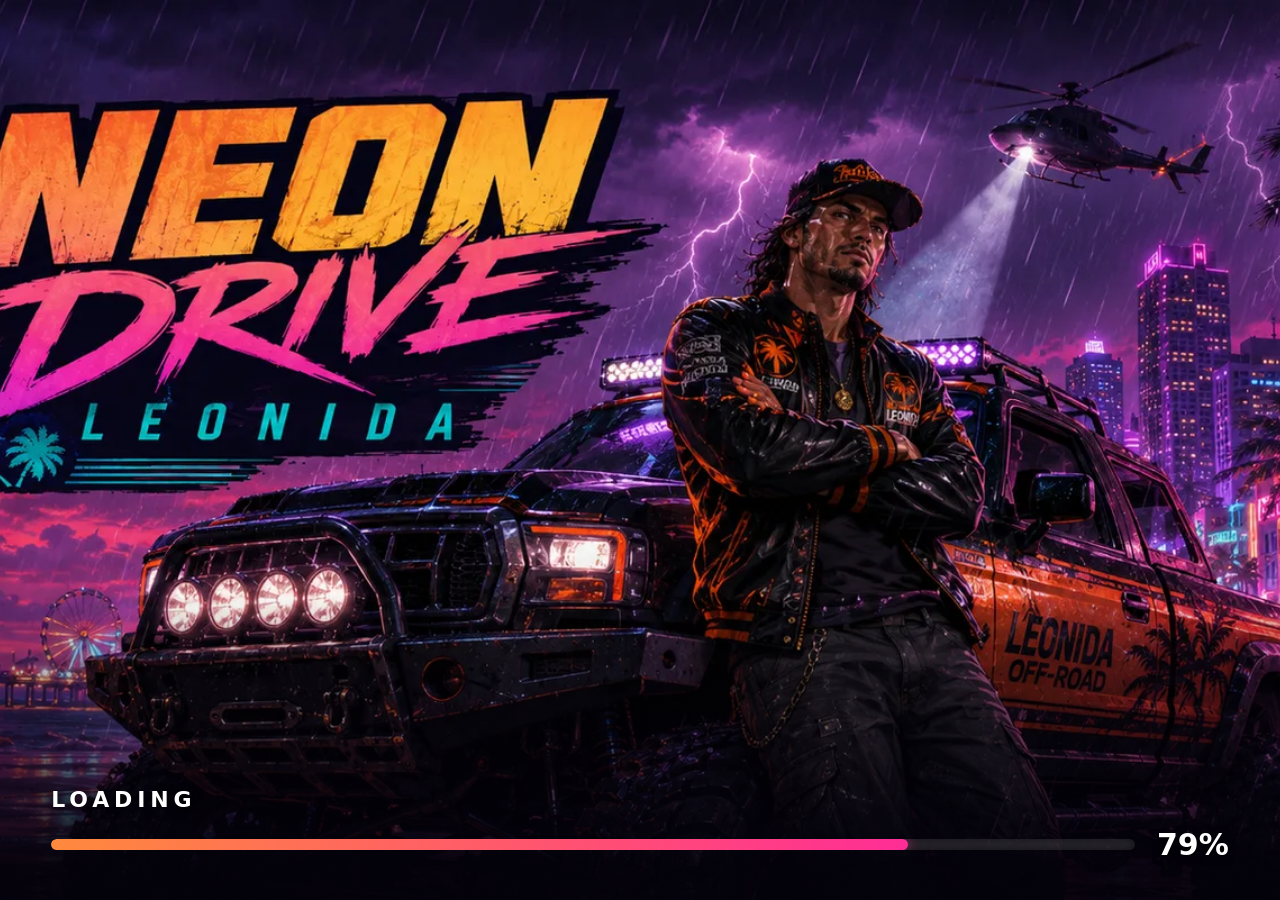
==== commit 2bc4d210: "Big perf pass, fix inverted walking, denser city with more cars Performance (measured via renderer.i" ====
--- a/gta6/index.html
+++ b/gta6/index.html
@@ -227,7 +227,7 @@
 const LITE=new URLSearchParams(location.search).has('lite'); // tiny world for automated tests / weak GPUs
 const CFG = LITE
   ? { world:240, block:78, road:18, buildings:40, traffic:6, peds:8, coins:12, ramps:2, parkedCars:6, shadow:1024 }
-  : { world:620, block:78, road:18, buildings:260, traffic:12, peds:16, coins:32, ramps:6, parkedCars:16, shadow:1536 };
+  : { world:620, block:78, road:18, buildings:320, traffic:22, peds:18, coins:32, ramps:6, parkedCars:30, shadow:1536 };
 const MPH = 2.23694;
 const clamp=(v,a,b)=>Math.min(b,Math.max(a,v));
 const lerp=(a,b,t)=>a+(b-a)*t;
@@ -358,7 +358,7 @@
 //  RENDERER / SCENE
 // =========================================================================
 const renderer=new THREE.WebGLRenderer({antialias:true,powerPreference:'high-performance'});
-renderer.setPixelRatio(Math.min(devicePixelRatio,2));
+renderer.setPixelRatio(Math.min(devicePixelRatio,1.5)); // cap: a 4K TV at DPR 2 renders 4x the pixels
 renderer.setSize(innerWidth,innerHeight);
 renderer.shadowMap.enabled=true; renderer.shadowMap.type=THREE.PCFSoftShadowMap;
 renderer.outputColorSpace=THREE.SRGBColorSpace; renderer.toneMapping=THREE.ACESFilmicToneMapping; renderer.toneMappingExposure=1.15;
@@ -378,7 +378,7 @@
 const hemi=new THREE.HemisphereLight(0xbfd8ff,0x8a7a66,1.0); scene.add(hemi);
 const sun=new THREE.DirectionalLight(0xfff2d8,2.2);
 sun.castShadow=true; sun.shadow.mapSize.set(CFG.shadow,CFG.shadow); sun.shadow.camera.near=10; sun.shadow.camera.far=900;
-const SS=280; Object.assign(sun.shadow.camera,{left:-SS,right:SS,top:SS,bottom:-SS}); sun.shadow.bias=-0.0004; sun.shadow.normalBias=0.02;
+const SS=150; Object.assign(sun.shadow.camera,{left:-SS,right:SS,top:SS,bottom:-SS}); sun.shadow.bias=-0.0004; sun.shadow.normalBias=0.02; sun.shadow.camera.far=600;
 scene.add(sun); scene.add(sun.target);
 const ambient=new THREE.AmbientLight(0x9aa8bb,0.5); scene.add(ambient);
 // moon + stars (shown at night/storm)
@@ -705,24 +705,38 @@
   g.fillText(word,128,36); const t=new THREE.CanvasTexture(c); t.colorSpace=THREE.SRGBColorSpace; return t; }
 const litWinMat=new THREE.MeshBasicMaterial({color:0xffe4a0,transparent:true,opacity:0,depthWrite:false});
 let litWindows=null;
-function colliderHeight(b){ return clamp(Math.max(b.hw,b.hd)*3.2, 14, 90); }
+// cheap high-rise facades: a window-grid texture on a single box (12 tris) instead of hundreds of kit panels
+function facadeTex(base,win){ const c=document.createElement('canvas'); c.width=64; c.height=128; const g=c.getContext('2d');
+  g.fillStyle=base; g.fillRect(0,0,64,128);
+  for(let y=8;y<124;y+=15) for(let x=7;x<58;x+=14){ g.fillStyle=Math.random()<0.5?win:'#23262e'; g.fillRect(x,y,8,10); }
+  const t=new THREE.CanvasTexture(c); t.colorSpace=THREE.SRGBColorSpace; t.anisotropy=2; return t; }
+const FACADES=[{base:'#6b6f7a',win:'#cfe6ff'},{base:'#7a5a48',win:'#ffd9a0'},{base:'#525c6a',win:'#bfe0ff'},{base:'#868c96',win:'#eef4ff'},{base:'#5a4a5e',win:'#ffcfe6'}]
+  .map(f=>new THREE.MeshStandardMaterial({map:facadeTex(f.base,f.win),roughness:0.82,metalness:0.05}));
+const BOX_GEO=new THREE.BoxGeometry(1,1,1);
+function colliderHeight(b){ return b.h ? b.h : clamp(Math.max(b.hw,b.hd)*3.2, 14, 90); }
+// pre-baked sign textures reused across all signs/billboards (avoids 100+ one-off canvas textures)
+let SIGN_TEX=null;
+function signPool(){ if(SIGN_TEX) return SIGN_TEX; SIGN_TEX=[];
+  for(let i=0;i<16;i++) SIGN_TEX.push(signTexture(pick(SIGN_WORDS),pick(NEON_COLORS)));
+  return SIGN_TEX; }
 function buildNeon(){
+  const pool=signPool();
   const winMats=[]; let signs=0, bills=0;
   for(const b of colliders){
     if(b.hw<4||b.hd<4) continue;               // only real buildings
     const faces=[[0,1,b.hd],[0,-1,b.hd],[1,0,b.hw],[-1,0,b.hw]];
     const h=colliderHeight(b);
-    if(signs<90 && Math.random()<0.6){ const [fx,fz,off]=pick(faces); const col=pick(NEON_COLORS); const w=Math.min(b.hw,b.hd)+2.5;
-      const sign=new THREE.Mesh(new THREE.PlaneGeometry(w,w*0.28), new THREE.MeshBasicMaterial({map:signTexture(pick(SIGN_WORDS),col),transparent:true}));
+    if(signs<44 && Math.random()<0.5){ const [fx,fz,off]=pick(faces); const w=Math.min(b.hw,b.hd)+2.5;
+      const sign=new THREE.Mesh(new THREE.PlaneGeometry(w,w*0.28), new THREE.MeshBasicMaterial({map:pick(pool),transparent:true}));
       sign.position.set(b.x+fx*(off+0.12), rand(3.5,6.5), b.z+fz*(off+0.12)); sign.rotation.y=Math.atan2(fx,fz);
       world.add(sign); neonSigns.push({o:sign,night:1}); signs++; }
-    if(bills<45 && b.hw>7 && Math.random()<0.45){ const col=pick(NEON_COLORS); const [fx,fz,off]=pick(faces);
-      const bill=new THREE.Mesh(new THREE.PlaneGeometry(b.hw*1.3,b.hw*0.65), new THREE.MeshBasicMaterial({map:signTexture(pick(SIGN_WORDS),col),transparent:true,side:THREE.DoubleSide}));
+    if(bills<20 && b.hw>7 && Math.random()<0.4){ const [fx,fz,off]=pick(faces);
+      const bill=new THREE.Mesh(new THREE.PlaneGeometry(b.hw*1.3,b.hw*0.65), new THREE.MeshBasicMaterial({map:pick(pool),transparent:true,side:THREE.DoubleSide}));
       bill.position.set(b.x+fx*off, h*0.9, b.z+fz*off); bill.rotation.y=Math.atan2(fx,fz); world.add(bill); neonSigns.push({o:bill,night:0.7}); bills++; }
     // lit windows on two faces → one instanced mesh (cheap), glow at night
     for(const [fx,fz,off] of [pick(faces),pick(faces)]){
-      const tx=fz, tz=-fx, halfW=(fx!==0?b.hd:b.hw), rows=Math.min(18,Math.floor(h/4)), cols=Math.max(2,Math.floor(halfW*2/3));
-      for(let r=1;r<rows;r++) for(let cxi=0;cxi<cols;cxi++){ if(Math.random()>0.34) continue; const t=(cxi-(cols-1)/2)*3;
+      const tx=fz, tz=-fx, halfW=(fx!==0?b.hd:b.hw), rows=Math.min(14,Math.floor(h/5)), cols=Math.max(2,Math.floor(halfW*2/3.4));
+      for(let r=1;r<rows;r++) for(let cxi=0;cxi<cols;cxi++){ if(Math.random()>0.26) continue; const t=(cxi-(cols-1)/2)*3;
         winMats.push(M4(b.x+fx*(off+0.12)+tx*t, r*4, b.z+fz*(off+0.12)+tz*t, Math.atan2(fx,fz))); }
     }
   }
@@ -805,30 +819,20 @@
   }
   // buildings: mix of the kit's complete buildings and towers assembled from wall modules
   const bldMats={}; KIT_BUILDINGS.forEach(b=>bldMats[b.name]=[]);
-  const towerMats={}; const roofMats={}; const acMats=[];
-  // one pre-assembled kit building scaled to fill a plot (cheap: a single instanced mesh)
+  const boxTowerMats=FACADES.map(()=>[]);       // one instanced box mesh per facade material
+  // a tall high-rise: ONE box (12 tris) with a window-grid facade — the cheap workhorse of the skyline
+  function addBoxTower(cx,cz,plotHW,plotHD){
+    const fi=randi(0,FACADES.length-1), h=rand(18,66);
+    boxTowerMats[fi].push(M4(cx,h/2,cz,pick([0,Math.PI/2]),plotHW*2,h,plotHD*2));
+    colliders.push({x:cx,z:cz,hw:plotHW+0.3,hd:plotHD+0.3,h});
+  }
+  // a pre-assembled kit building scaled to fill a plot (instanced: cheap, detailed at ground level)
   function addKitBuilding(cx,cz,plotHW,plotHD){
     const kb=pick(KIT_BUILDINGS); const ry=pick([0,Math.PI/2,Math.PI,-Math.PI/2]);
     const rot=Math.abs(Math.round(ry/(Math.PI/2)))%2===1; const bw=rot?kb.hd:kb.hw, bd=rot?kb.hw:kb.hd;
     const s=clamp(Math.min(plotHW/bw,plotHD/bd),0.9,2.4);
-    bldMats[kb.name].push(M4(cx,0,cz,ry,s,s,s));
+    bldMats[kb.name].push(M4(cx,0,cz,ry,s,s,s*rand(1,1.6)));
     colliders.push({x:cx,z:cz,hw:bw*s+0.4,hd:bd*s+0.4});
-  }
-  // a modular tower sized to its plot: ring of 2m panels, window rows, cornice, roof
-  function addTower(cx,cz,plotHW,plotHD){
-    const st=pick(TOWER_STYLES);
-    const wP=Math.max(2,Math.round(plotHW)), dP=Math.max(2,Math.round(plotHD)); // panels per side
-    const wHalf=wP, dHalf=dP, rows=randi(5,20);
-    towerMats[st.wall]=towerMats[st.wall]||[]; towerMats[st.win]=towerMats[st.win]||[]; towerMats[st.first]=towerMats[st.first]||[]; towerMats[st.cornice]=towerMats[st.cornice]||[];
-    for(let r=0;r<rows;r++){ const y=r, kind=r===0?st.first:(r%3===1?st.win:st.wall); const arr=towerMats[kind];
-      for(let k=0;k<wP;k++){ const x=cx-wHalf+1+k*2; arr.push(M4(x,y,cz-dHalf,0)); arr.push(M4(x,y,cz+dHalf,Math.PI)); }
-      for(let k=0;k<dP;k++){ const z=cz-dHalf+1+k*2; arr.push(M4(cx-wHalf,y,z,Math.PI/2)); arr.push(M4(cx+wHalf,y,z,-Math.PI/2)); } }
-    for(let k=0;k<wP;k++){ const x=cx-wHalf+1+k*2; towerMats[st.cornice].push(M4(x,rows,cz-dHalf,0)); towerMats[st.cornice].push(M4(x,rows,cz+dHalf,Math.PI)); }
-    for(let k=0;k<dP;k++){ const z=cz-dHalf+1+k*2; towerMats[st.cornice].push(M4(cx-wHalf,rows,z,Math.PI/2)); towerMats[st.cornice].push(M4(cx+wHalf,rows,z,-Math.PI/2)); }
-    roofMats[st.roof]=roofMats[st.roof]||[]; const rs=st.roof==='Roof_4x4'?4:2;
-    for(let rx=-wHalf+rs/2; rx<=wHalf-rs/2+0.01; rx+=rs) for(let rz=-dHalf+rs/2; rz<=dHalf-rs/2+0.01; rz+=rs) roofMats[st.roof].push(M4(cx+rx,rows,cz+rz));
-    if(Math.random()<0.6) acMats.push(M4(cx+rand(-2,2),rows,cz+rand(-2,2),rand(0,TAU)));
-    colliders.push({x:cx,z:cz,hw:wHalf+0.3,hd:dHalf+0.3});
   }
   let placed=0;
   for(const bl of blocks){
@@ -837,20 +841,19 @@
     const half=CFG.block/2-3.5, gx=randi(2,3), gz=randi(2,3);
     const pw=half*2/gx, pd=half*2/gz, plotHW=pw/2-1.4, plotHD=pd/2-1.4;
     for(let a=0;a<gx && placed<CFG.buildings;a++) for(let b=0;b<gz && placed<CFG.buildings;b++){
-      if(Math.random()<0.1) continue;                       // occasional empty lot for variety
+      if(Math.random()<0.04) continue;                      // rare empty lot for variety
       const px=bl.cx-half+pw*(a+0.5), pz=bl.cz-half+pd*(b+0.5);
-      if(!HAS_KIT){ const key=pick(BUILDING_KEYS); const m=inst(key); const scl=rand(0.8,1.5); m.scale.multiplyScalar(scl); const d=m.userData.dim; m.position.set(px,0,pz); world.add(m); colliders.push({x:px,z:pz,hw:d.x*scl/2,hd:d.z*scl/2}); placed++; continue; }
-      if(Math.random()<0.62) addKitBuilding(px,pz,plotHW,plotHD); else addTower(px,pz,plotHW,plotHD); // mostly cheap kit buildings, some tall towers
+      if(!HAS_KIT){ addBoxTower(px,pz,plotHW,plotHD); placed++; continue; }
+      if(Math.random()<0.78) addBoxTower(px,pz,plotHW,plotHD); else addKitBuilding(px,pz,plotHW,plotHD); // mostly cheap box towers for the skyline
       placed++;
     }
   }
   for(const [name,mats] of Object.entries(bldMats)) instKit(name,mats,{castShadow:true});
-  for(const [name,mats] of Object.entries(towerMats)) instKit(name,mats);
-  for(const [name,mats] of Object.entries(roofMats)) instKit(name,mats);
-  instKit('Prop_ACUnit',acMats);
+  boxTowerMats.forEach((mats,i)=>{ if(!mats.length) return; const im=new THREE.InstancedMesh(BOX_GEO,FACADES[i],mats.length);
+    for(let k=0;k<mats.length;k++) im.setMatrixAt(k,mats[k]); im.castShadow=true; im.receiveShadow=true; im.frustumCulled=false; im.instanceMatrix.needsUpdate=true; world.add(im); });
   buildNeon();
   // ---- street furniture: fills the empty space and gives things to hit ----
-  const place=(key,x,z,ry=rand(0,TAU),col=null)=>{ const p=inst(key); p.position.set(x,0,z); p.rotation.y=ry; world.add(p);
+  const place=(key,x,z,ry=rand(0,TAU),col=null)=>{ const p=inst(key); p.position.set(x,0,z); p.rotation.y=ry; noShadow(p); world.add(p);
     if(col) colliders.push({x,z,hw:col,hd:col}); return p; };
   let lamps=0;
   for(const c of coords){ for(const d of coords){
@@ -1287,20 +1290,19 @@
 // =========================================================================
 let legPhase=0;
 function updateFoot(dt){
-  const mxv=Input.moveX(), myv=Input.moveY(), mag=Math.hypot(mxv,myv), sprint=Input.sprint(), spd=sprint?7.5:4.0;
-  if(mag>0.12){ const cf=new THREE.Vector3(Math.sin(cam.yaw),0,Math.cos(cam.yaw)), cr=new THREE.Vector3(cf.z,0,-cf.x);
+  const mxv=Input.moveX(), myv=Input.moveY(), mag=Math.min(1,Math.hypot(mxv,myv)), sprint=Input.sprint(), spd=sprint?7.2:3.9;
+  if(mag>0.12){
+    const cf=new THREE.Vector3(Math.sin(cam.yaw),0,Math.cos(cam.yaw)); // camera forward = screen "up"
+    const cr=new THREE.Vector3(-cf.z,0,cf.x);                          // camera right = screen "right" (fixes L/R invert)
     const dir=new THREE.Vector3().addScaledVector(cr,mxv).addScaledVector(cf,-myv);
-    if(dir.lengthSq()>0.001){ dir.normalize();
-      // GTA-style: character rotates smoothly toward the stick direction (snappier at a run)
-      const tgt=Math.atan2(dir.x,dir.z);
-      let dh=tgt-player.heading; while(dh>Math.PI)dh-=TAU; while(dh<-Math.PI)dh+=TAU;
-      player.heading+=dh*clamp(dt*(sprint?14:10),0,1);
-      // move along facing so tight turns arc naturally instead of sliding sideways
-      const align=clamp(Math.cos(dh),0,1);
-      const mv=new THREE.Vector3(Math.sin(player.heading),0,Math.cos(player.heading));
-      let nx=player.pos.x+mv.x*spd*mag*align*dt, nz=player.pos.z+mv.z*spd*mag*align*dt;
-      if(!blocked(nx,nz,0.6)){ player.pos.x=clamp(nx,-W+4,W-4); player.pos.z=clamp(nz,-W+4,W-4); } legPhase+=dt*spd*mag*2.4;
-      player.speed=spd*mag*align;
+    if(dir.lengthSq()>0.0001){ dir.normalize();
+      // move DIRECTLY in the stick direction — responsive, camera-relative, no arc or slide
+      const nx=player.pos.x+dir.x*spd*mag*dt, nz=player.pos.z+dir.z*spd*mag*dt;
+      if(!blocked(nx,nz,0.6)){ player.pos.x=clamp(nx,-W+4,W-4); player.pos.z=clamp(nz,-W+4,W-4); }
+      // the body only turns to FACE where you're going (visual; it never fights the controls)
+      const tgt=Math.atan2(dir.x,dir.z); let dh=tgt-player.heading; while(dh>Math.PI)dh-=TAU; while(dh<-Math.PI)dh+=TAU;
+      player.heading+=dh*clamp(dt*18,0,1);
+      legPhase+=dt*spd*mag*2.4; player.speed=spd*mag;
     } else player.speed=0;
   } else player.speed=0;
   // jump (GTA V: X button)
@@ -1460,7 +1462,7 @@
 
 // ========================= SETTINGS =========================
 const SET={ units:'MPH', autoCam:true, invertX:false, invertY:false, minimap:'ON', difficulty:'NORMAL', timeOfDay:'AUTO',
-  camDefault:'NEAR', fullscreen:IS_XBOX, shadows:'HIGH', drawDist:'MED',
+  camDefault:'NEAR', fullscreen:IS_XBOX, shadows:'MED', drawDist:'MED',
   masterVol:0.9, musicVol:0.6, sfxVol:0.6, vibration:true, steerSens:1.0, lookSens:1.0 };
 function saveSet(){ try{ localStorage.setItem('nd_set',JSON.stringify(SET)); }catch(e){} }
 function loadSet(){ try{ const s=JSON.parse(localStorage.getItem('nd_set')); if(s) Object.assign(SET,s); }catch(e){} }
@@ -1671,7 +1673,8 @@
 
 // debug hook for automated testing (harmless)
 window.__dbg={player,traffic,peds,parked,State,coins,ramps,colliders,startGame,pause,openSettings,closeSettings,changeRow,navHome,SET,HOME_ITEMS,CATS,setSel:(c,r)=>{setCat=c;setRow=r;},homeSelRef:()=>homeSel,setHomeSel:(v)=>{homeSel=v;renderHome();},enterCar,exitCar,addWanted,nearestCar,PROTO,MANIFEST,CHAR_PROTO,Character,KIT,Radio,CAM_MODES,cam,scene,camera,titleMusic,TOD,applyOne,playerCarRef:()=>playerCar,
-  damagePlayer,heal,wasted,busted,respawn,pickups,setWanted,raceRef:()=>race,racePadRef:()=>racePad,startRace,colCount:()=>colliders.length};
+  damagePlayer,heal,wasted,busted,respawn,pickups,setWanted,raceRef:()=>race,racePadRef:()=>racePad,startRace,colCount:()=>colliders.length,
+  renderer,renderInfo:()=>({calls:renderer.info.render.calls,tris:renderer.info.render.triangles,geometries:renderer.info.memory.geometries,textures:renderer.info.memory.textures})};
 </script>
 </body>
 </html>
